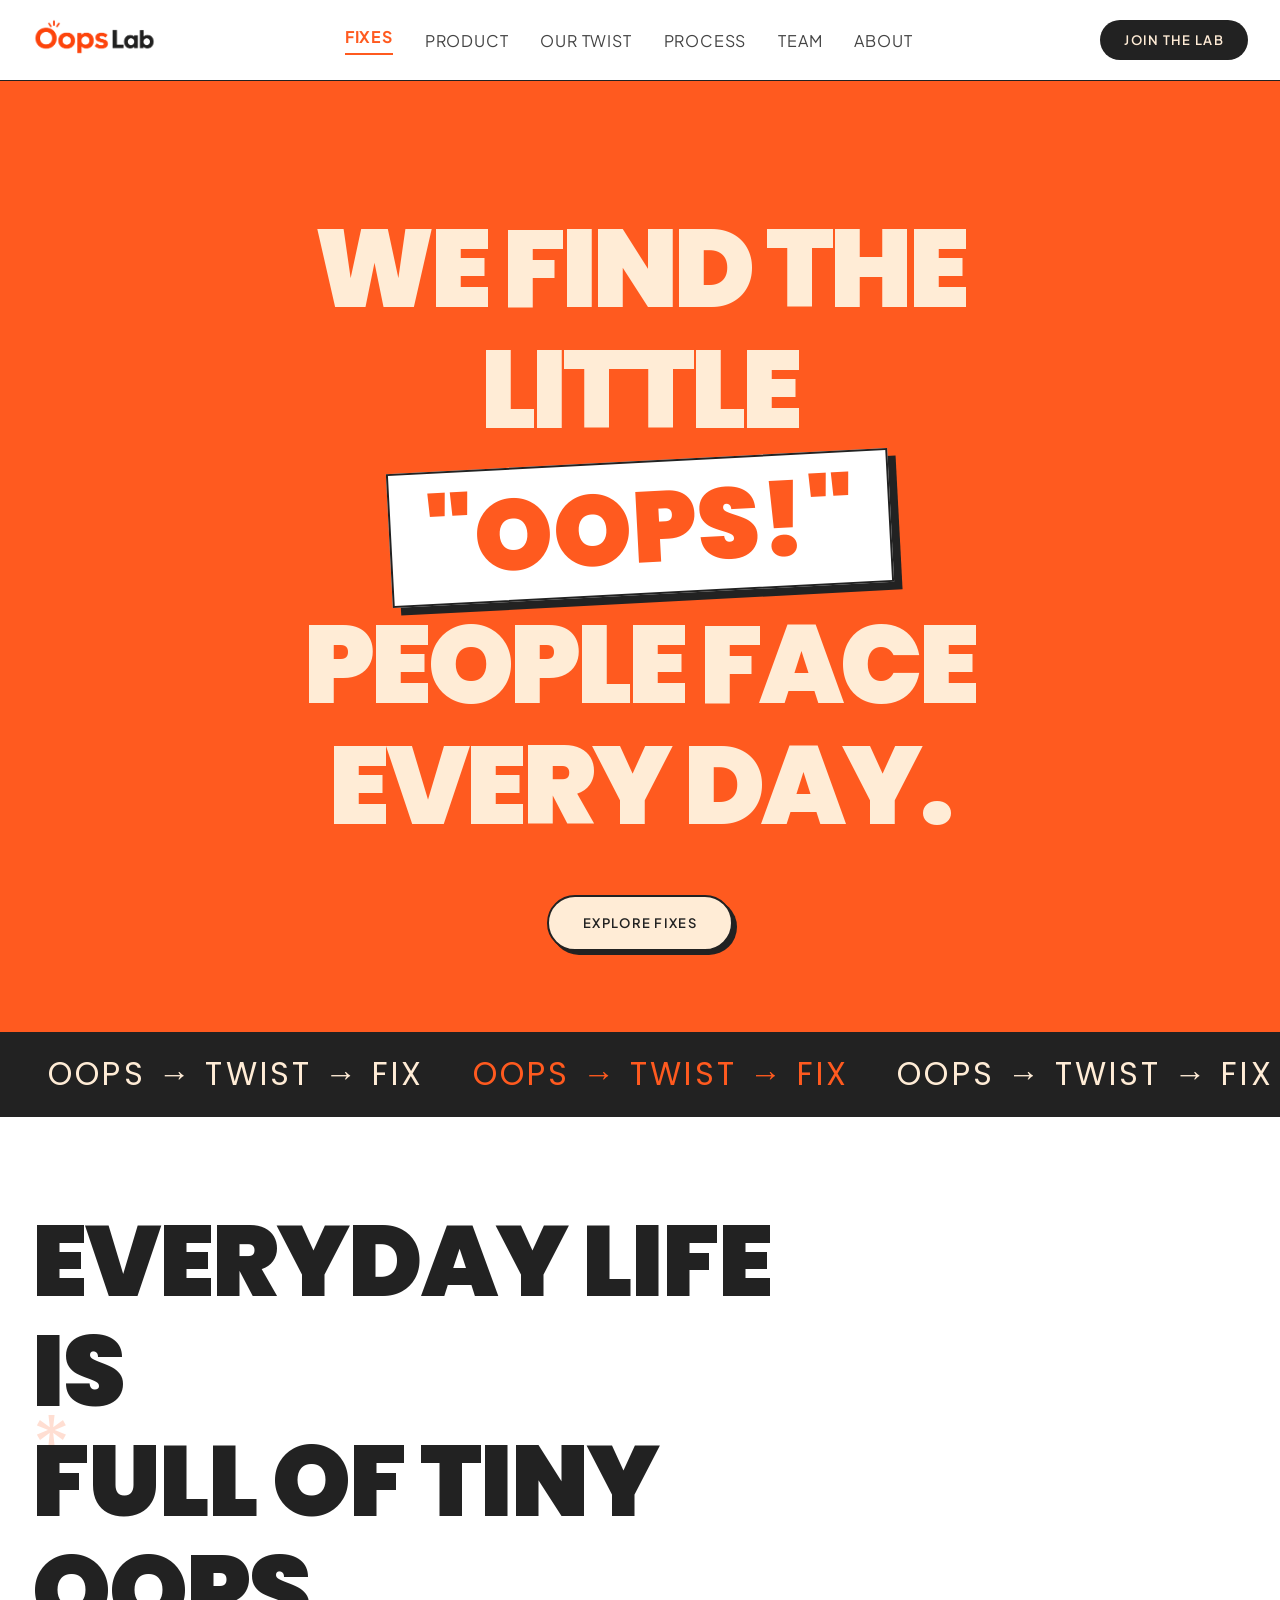
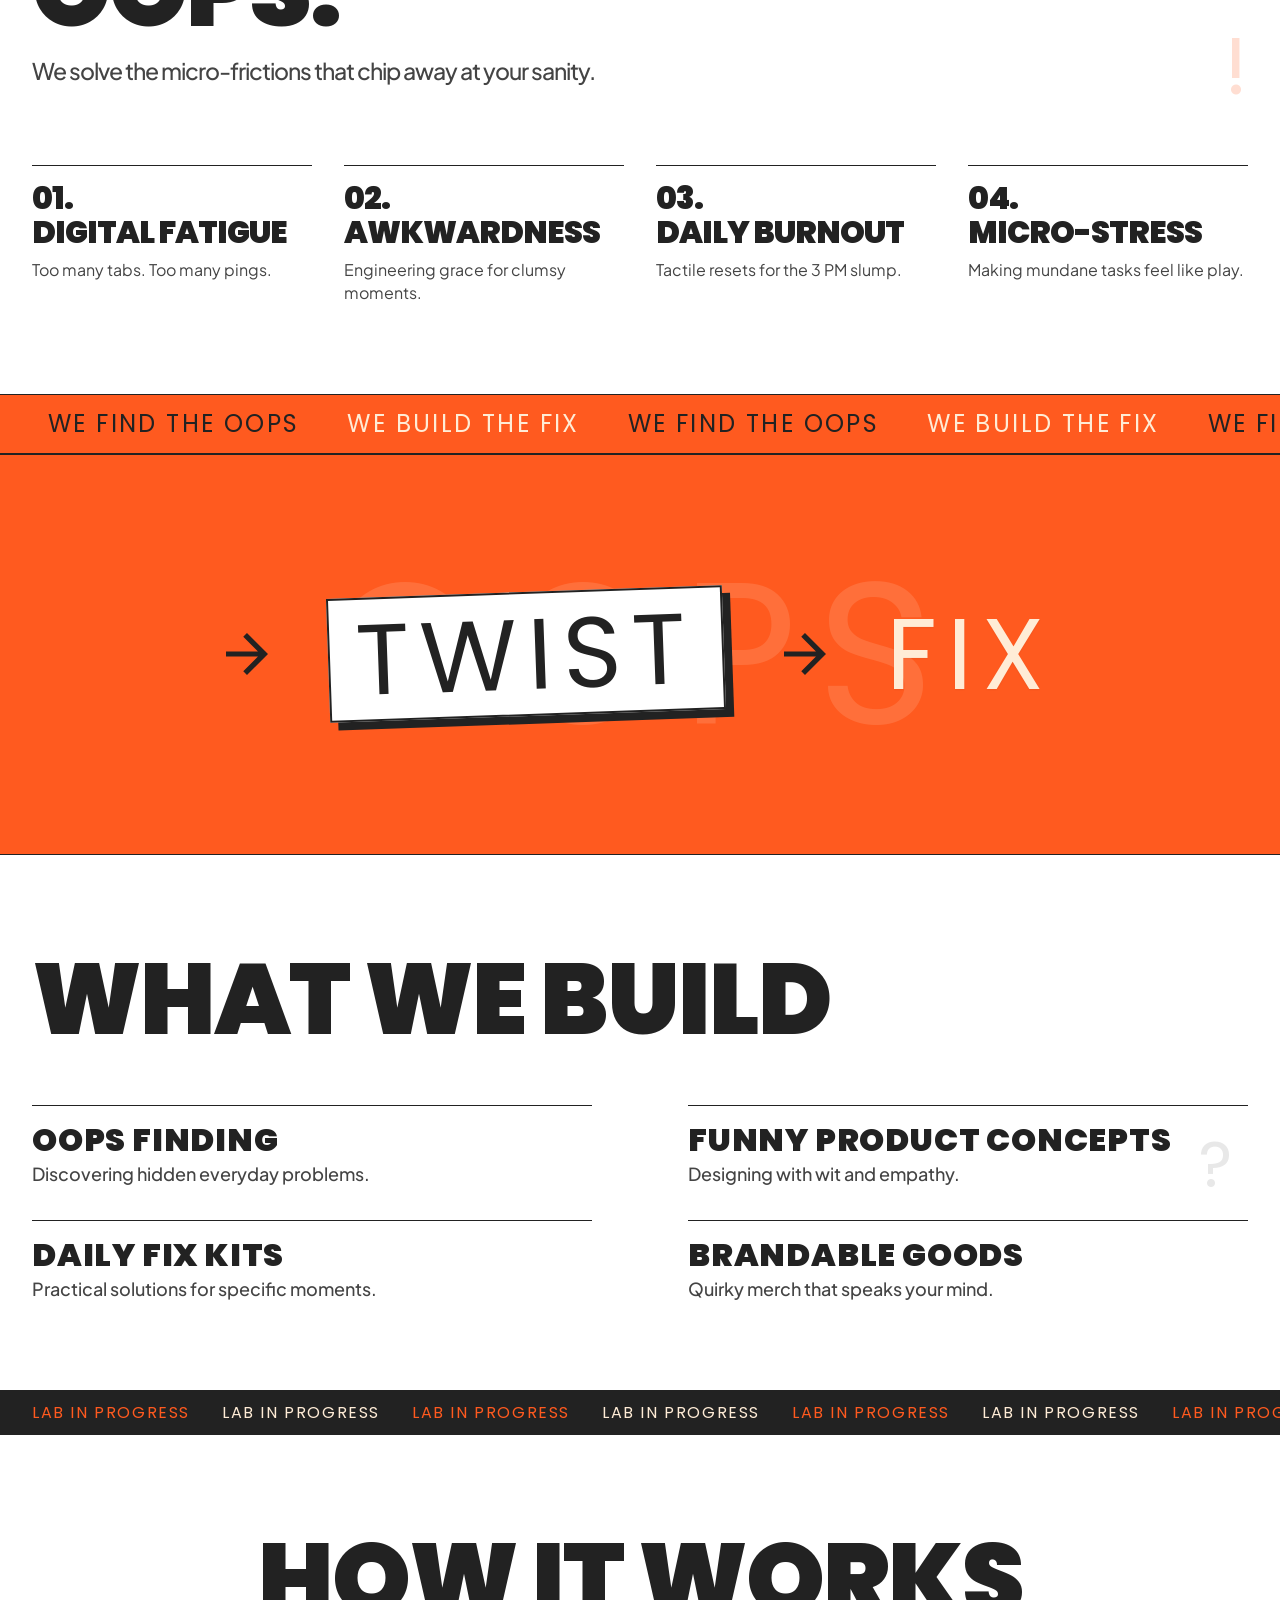
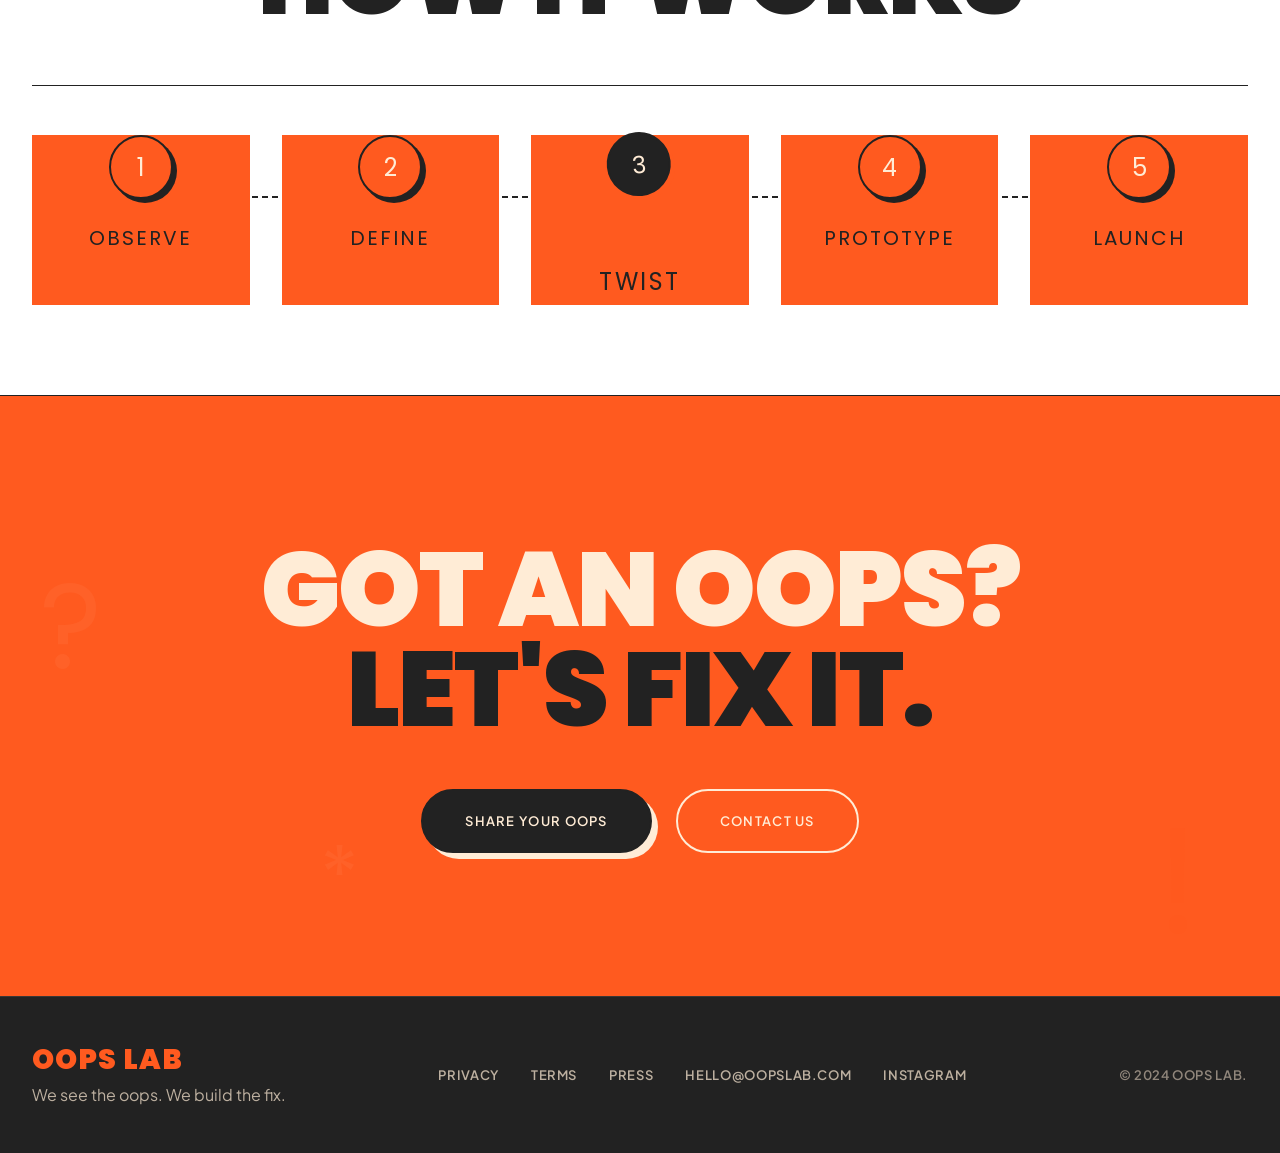
==== index.html @ 0cf2eb2a "product" ====
<!DOCTYPE html>
<html lang="en">
<head>
  <meta charset="UTF-8">
  <meta name="viewport" content="width=device-width, initial-scale=1.0">
  <title>Oops Lab - We find the little oops people face every day.</title>
  <meta name="description" content="We see the oops. We build the fix. Everyday life is full of tiny oops, and we solve the micro-frictions that chip away at your sanity.">
  <link rel="preconnect" href="https://fonts.googleapis.com">
  <link rel="preconnect" href="https://fonts.gstatic.com" crossorigin>
  <link href="https://fonts.googleapis.com/css2?family=Plus+Jakarta+Sans:wght@400;500;600;700&family=Poppins:wght@900&display=swap" rel="stylesheet">
  <link rel="stylesheet" href="style.css">
</head>
<body>
  
  <nav class="navbar">
    <div class="nav-container">
      <a href="#" class="logo">
        <img src="assets/logo.png" alt="Oops Lab Logo">
      </a>
      <div class="nav-links">
        <a href="index.html#fixes" class="active">FIXES</a>
        <a href="product.html">PRODUCT</a>
        <a href="index.html#twist">OUR TWIST</a>
        <a href="index.html#process">PROCESS</a>
        <a href="team.html">TEAM</a>
        <a href="index.html#about">ABOUT</a>
      </div>
      <button class="btn btn-dark">JOIN THE LAB</button>
    </div>
  </nav>

  <section class="hero">
    <div class="container hero-content">
      <h1 class="hero-title">
        <span class="line-1">WE FIND THE</span>
        <span class="line-2">LITTLE</span>
        <div class="oops-box-container">
          <div class="oops-box">"OOPS!"</div>
        </div>
        <span class="line-3">PEOPLE FACE</span>
        <span class="line-4">EVERY DAY.</span>
      </h1>
      <button class="btn btn-outline-dark explore-btn">EXPLORE FIXES</button>
    </div>
  </section>

  <div class="ticker ticker-black">
    <div class="ticker-track">
      <div class="ticker-item"><span class="white">OOPS → TWIST → FIX</span></div>
      <div class="ticker-item"><span class="orange">OOPS → TWIST → FIX</span></div>
      <div class="ticker-item"><span class="light">OOPS → TWIST → FIX</span></div>
      <div class="ticker-item"><span class="white">OOPS → TWIST → FIX</span></div>
      <div class="ticker-item"><span class="orange">OOPS → TWIST → FIX</span></div>
      <div class="ticker-item"><span class="light">OOPS → TWIST → FIX</span></div>
    </div>
  </div>

  <section class="problem-section" id="fixes">
    <div class="bg-mark mark-star">*</div>
    <div class="bg-mark mark-exclamation">!</div>
    <div class="container problem-container">
      <div class="problem-header">
        <h2>EVERYDAY LIFE IS<br>FULL OF TINY OOPS.</h2>
        <p>We solve the micro-frictions that chip away at your sanity.</p>
      </div>
      
      <div class="problem-grid">
        <div class="problem-card">
          <h3>01.<br>DIGITAL FATIGUE</h3>
          <p>Too many tabs. Too many pings.</p>
        </div>
        <div class="problem-card">
          <h3>02.<br>AWKWARDNESS</h3>
          <p>Engineering grace for clumsy<br>moments.</p>
        </div>
        <div class="problem-card">
          <h3>03.<br>DAILY BURNOUT</h3>
          <p>Tactile resets for the 3 PM slump.</p>
        </div>
        <div class="problem-card">
          <h3>04.<br>MICRO-STRESS</h3>
          <p>Making mundane tasks feel like play.</p>
        </div>
      </div>
    </div>
  </section>

  <div class="ticker ticker-orange">
    <div class="ticker-track reverse">
      <div class="ticker-item"><span class="dark">WE FIND THE OOPS</span></div>
      <div class="ticker-item"><span class="light">WE BUILD THE FIX</span></div>
      <div class="ticker-item"><span class="dark">WE FIND THE OOPS</span></div>
      <div class="ticker-item"><span class="light">WE BUILD THE FIX</span></div>
      <div class="ticker-item"><span class="dark">WE FIND THE OOPS</span></div>
      <div class="ticker-item"><span class="light">WE BUILD THE FIX</span></div>
      <div class="ticker-item"><span class="dark">WE FIND THE OOPS</span></div>
      <div class="ticker-item"><span class="light">WE BUILD THE FIX</span></div>
    </div>
  </div>

  <section class="solution-section" id="twist">
    <div class="bg-huge-text">OOPS</div>
    <div class="container solution-container">
      <img src="assets/arrow.svg" alt="Arrow" class="arrow arrow-1">
      <div class="twist-box-container">
        <div class="twist-box">TWIST</div>
      </div>
      <img src="assets/arrow.svg" alt="Arrow" class="arrow arrow-2">
      <div class="fix-text">FIX</div>
    </div>
  </section>

  <section class="features-section" id="features">
    <div class="bg-mark mark-question">?</div>
    <div class="container features-container">
      <h2>WHAT WE BUILD</h2>
      <div class="features-grid">
        <div class="feature-card">
          <h4>OOPS FINDING</h4>
          <p>Discovering hidden everyday problems.</p>
        </div>
        <div class="feature-card">
          <h4>FUNNY PRODUCT CONCEPTS</h4>
          <p>Designing with wit and empathy.</p>
        </div>
        <div class="feature-card">
          <h4>DAILY FIX KITS</h4>
          <p>Practical solutions for specific moments.</p>
        </div>
        <div class="feature-card">
          <h4>BRANDABLE GOODS</h4>
          <p>Quirky merch that speaks your mind.</p>
        </div>
      </div>
    </div>
  </section>

  <div class="ticker ticker-small-black">
    <div class="ticker-track fast">
      <div class="ticker-item"><span class="orange">LAB IN PROGRESS</span></div>
      <div class="ticker-item"><span class="light">LAB IN PROGRESS</span></div>
      <div class="ticker-item"><span class="orange">LAB IN PROGRESS</span></div>
      <div class="ticker-item"><span class="light">LAB IN PROGRESS</span></div>
      <div class="ticker-item"><span class="orange">LAB IN PROGRESS</span></div>
      <div class="ticker-item"><span class="light">LAB IN PROGRESS</span></div>
      <div class="ticker-item"><span class="orange">LAB IN PROGRESS</span></div>
      <div class="ticker-item"><span class="light">LAB IN PROGRESS</span></div>
      <div class="ticker-item"><span class="orange">LAB IN PROGRESS</span></div>
      <div class="ticker-item"><span class="light">LAB IN PROGRESS</span></div>
      <div class="ticker-item"><span class="orange">LAB IN PROGRESS</span></div>
      <div class="ticker-item"><span class="light">LAB IN PROGRESS</span></div>
    </div>
  </div>

  <section class="how-it-works-section" id="process">
    <div class="container">
      <h2 class="text-center">HOW IT WORKS</h2>
      <div class="steps-container">
        <div class="steps-line"></div>
        <div class="step-card">
          <div class="step-circle">1</div>
          <div class="step-title">OBSERVE</div>
        </div>
        <div class="step-card">
          <div class="step-circle">2</div>
          <div class="step-title">DEFINE</div>
        </div>
        <div class="step-card">
          <div class="step-circle-offset">
            <div class="step-circle-dark">3</div>
          </div>
          <div class="step-title-offset">TWIST</div>
        </div>
        <div class="step-card">
          <div class="step-circle">4</div>
          <div class="step-title">PROTOTYPE</div>
        </div>
        <div class="step-card">
          <div class="step-circle">5</div>
          <div class="step-title">LAUNCH</div>
        </div>
      </div>
    </div>
  </section>

  <section class="cta-section" id="about">
    <div class="bg-mark mark-question-light">?</div>
    <div class="bg-mark mark-exclamation-light">!</div>
    <div class="bg-mark mark-star-light">*</div>
    
    <div class="container cta-container">
      <h2 class="cta-title">
        <span class="light-text">GOT AN OOPS?</span><br>
        <span class="dark-text">LET'S FIX IT.</span>
      </h2>
      <div class="cta-buttons">
        <button class="btn btn-dark-offset">SHARE YOUR OOPS</button>
        <button class="btn btn-outline-light">CONTACT US</button>
      </div>
    </div>
  </section>

  <footer class="footer">
    <div class="container footer-container">
      <div class="footer-brand">
        <h2>OOPS LAB</h2>
        <p>We see the oops. We build the fix.</p>
      </div>
      <div class="footer-links">
        <a href="#">PRIVACY</a>
        <a href="#">TERMS</a>
        <a href="#">PRESS</a>
        <a href="#">HELLO@OOPSLAB.COM</a>
        <a href="#">INSTAGRAM</a>
      </div>
      <div class="footer-copyright">
        © 2024 OOPS LAB.
      </div>
    </div>
  </footer>

  <script src="script.js"></script>
</body>
</html>
---- style.css ----
:root {
  --primary: #ff5a1f;
  --bg-light: #ffecd6;
  --bg-dark: #222222;
  --text-dark: #222222;
  --text-gray: #444444;
  --white: #ffffff;
  
  --font-heading: 'Poppins', sans-serif;
  --font-body: 'Plus Jakarta Sans', sans-serif;
}

* {
  margin: 0;
  padding: 0;
  box-sizing: border-box;
}

html {
  scroll-behavior: smooth;
}

body {
  font-family: var(--font-body);
  color: var(--text-dark);
  background-color: var(--white);
  overflow-x: hidden;
  -webkit-font-smoothing: antialiased;
}

/* Typography Utility */
h1, h2, h3, h4, h5, h6 {
  font-family: var(--font-heading);
  text-transform: uppercase;
  font-weight: 900;
  line-height: 1.1;
}

.container {
  max-width: 1440px;
  margin: 0 auto;
  padding: 0 32px;
  width: 100%;
}

/* Navbar */
.navbar {
  background: var(--white);
  border-bottom: 1px solid var(--bg-dark);
  position: sticky;
  top: 0;
  z-index: 100;
}

.nav-container {
  max-width: 1440px;
  margin: 0 auto;
  padding: 0 32px;
  height: 80px;
  display: flex;
  align-items: center;
  justify-content: space-between;
}

.logo img {
  height: 40px;
  object-fit: cover;
}

.nav-links {
  display: flex;
  align-items: center;
  gap: 32px;
}

.nav-links a {
  text-decoration: none;
  color: var(--text-gray);
  font-weight: 400;
  font-size: 16px;
  letter-spacing: 0.8px;
  transition: color 0.2s ease;
}

.nav-links a:hover {
  color: var(--primary);
}

.nav-links a.active {
  color: var(--primary);
  font-weight: 700;
  border-bottom: 2px solid var(--primary);
  padding-bottom: 6px;
}

/* Buttons */
.btn {
  font-family: var(--font-body);
  font-weight: 600;
  font-size: 13px;
  letter-spacing: 1.3px;
  text-transform: uppercase;
  padding: 12px 24px;
  border-radius: 9999px;
  cursor: pointer;
  border: none;
  transition: transform 0.2s ease, box-shadow 0.2s ease;
}

.btn:hover {
  transform: translateY(-2px);
}

.btn-dark {
  background-color: var(--bg-dark);
  color: var(--bg-light);
}

.btn-outline-dark {
  background-color: var(--bg-light);
  color: var(--bg-dark);
  border: 2px solid var(--bg-dark);
  box-shadow: 4px 4px 0px var(--bg-dark);
  padding: 18px 34px;
}

.btn-outline-dark:hover {
  box-shadow: 6px 6px 0px var(--bg-dark);
  transform: translate(-2px, -2px);
}

.btn-dark-offset {
  background-color: var(--bg-dark);
  color: var(--bg-light);
  border: 2px solid var(--bg-dark);
  box-shadow: 6px 6px 0px var(--bg-light);
  padding: 22px 42px;
}

.btn-dark-offset:hover {
  box-shadow: 8px 8px 0px var(--bg-light);
  transform: translate(-2px, -2px);
}

.btn-outline-light {
  background-color: transparent;
  color: var(--bg-light);
  border: 2px solid var(--bg-light);
  padding: 22px 42px;
}

.btn-outline-light:hover {
  background-color: rgba(255,236,214,0.1);
}

/* Hero Section */
.hero {
  background-color: var(--primary);
  border-bottom: 1px solid var(--bg-dark);
  min-height: 820px;
  display: flex;
  flex-direction: column;
  justify-content: center;
  align-items: center;
  padding: 128px 32px 81px;
  text-align: center;
  overflow: hidden;
}

.hero-content {
  display: flex;
  flex-direction: column;
  align-items: center;
  max-width: 1024px;
}

.hero-title {
  color: var(--bg-light);
  font-size: 110px;
  letter-spacing: -4px;
  display: flex;
  flex-direction: column;
  align-items: center;
  margin-bottom: 48px;
}

.oops-box-container {
  display: flex;
  justify-content: center;
  align-items: center;
  margin: 10px 0;
  transform: rotate(-3deg);
  transition: transform 0.3s cubic-bezier(0.175, 0.885, 0.32, 1.275);
}

.oops-box-container:hover {
  transform: rotate(2deg) scale(1.05);
}

.oops-box {
  background-color: var(--white);
  border: 2px solid var(--bg-dark);
  box-shadow: 8px 8px 0px var(--bg-dark);
  color: var(--primary);
  font-size: 100px;
  padding: 10px 34px;
  line-height: 1.1;
  letter-spacing: 0;
}

/* Tickers */
.ticker {
  overflow: hidden;
  white-space: nowrap;
  display: flex;
  align-items: center;
  border-bottom: 2px solid var(--bg-dark);
}

.ticker-black {
  background-color: var(--bg-dark);
  height: 84px;
  padding: 16px 0;
}

.ticker-orange {
  background-color: var(--primary);
  height: 60px;
  padding: 12px 0;
}

.ticker-small-black {
  background-color: var(--bg-dark);
  height: 44px;
  padding: 8px 0;
}

.ticker-track {
  display: flex;
  animation: ticker 20s linear infinite;
  gap: 48px;
  padding-left: 48px;
}

.ticker-track.reverse {
  animation-direction: reverse;
  animation-duration: 25s;
}

.ticker-track.fast {
  animation-duration: 10s;
  gap: 32px;
  padding-left: 32px;
}

@keyframes ticker {
  0% { transform: translateX(0); }
  100% { transform: translateX(-50%); }
}

.ticker-item span {
  font-family: var(--font-heading);
  text-transform: uppercase;
}

.ticker-black .ticker-item span {
  font-size: 32px;
  letter-spacing: 3.2px;
}

.ticker-orange .ticker-item span {
  font-size: 24px;
  letter-spacing: 2.4px;
}

.ticker-small-black .ticker-item span {
  font-size: 16px;
  letter-spacing: 1.6px;
}

.ticker-item span.white { color: var(--bg-light); }
.ticker-item span.orange { color: var(--primary); }
.ticker-item span.light { color: var(--bg-light); }
.ticker-item span.dark { color: var(--bg-dark); }

/* Problem Section */
.problem-section {
  background-color: var(--white);
  border-bottom: 1px solid var(--bg-dark);
  padding: 89px 0 90px;
  position: relative;
  overflow: hidden;
}

.bg-mark {
  position: absolute;
  font-family: var(--font-heading);
  font-size: 80px;
  color: rgba(255, 90, 31, 0.2);
  line-height: 1;
  pointer-events: none;
}

.mark-star {
  left: 32px;
  top: 33%;
}

.mark-exclamation {
  right: 32px;
  top: 58%;
}

.problem-container {
  display: flex;
  flex-direction: column;
  gap: 80px;
}

.problem-header {
  max-width: 768px;
}

.problem-header h2 {
  font-size: 100px;
  letter-spacing: -2px;
  color: var(--text-dark);
  margin-bottom: 10px;
}

.problem-header p {
  font-size: 23px;
  font-weight: 500;
  color: var(--text-gray);
  letter-spacing: -1px;
}

.problem-grid {
  display: grid;
  grid-template-columns: repeat(4, 1fr);
  gap: 32px;
}

.problem-card {
  border-top: 1px solid var(--bg-dark);
  padding-top: 15px;
  display: flex;
  flex-direction: column;
  gap: 10px;
  transition: transform 0.3s ease;
}

.problem-card:hover {
  transform: translateY(-5px);
}

.problem-card h3 {
  font-size: 31px;
  letter-spacing: -1px;
  color: var(--text-dark);
}

.problem-card p {
  font-size: 16px;
  color: var(--text-gray);
  line-height: 1.4;
}

/* Solution Section */
.solution-section {
  background-color: var(--primary);
  border-bottom: 1px solid var(--bg-dark);
  padding: 128px 32px 129px;
  position: relative;
  overflow: hidden;
  min-height: 400px;
  display: flex;
  align-items: center;
  justify-content: center;
}

.bg-huge-text {
  position: absolute;
  top: 50%;
  left: 50%;
  transform: translate(-50%, -50%);
  font-family: var(--font-heading);
  font-size: 200px; /* Scaled up for background effect */
  color: rgba(255, 236, 214, 0.15); /* Slightly visible text */
  letter-spacing: 20px;
  pointer-events: none;
  z-index: 0;
}

.solution-container {
  position: relative;
  z-index: 1;
  display: flex;
  align-items: center;
  justify-content: center;
  gap: 60px;
}

.arrow {
  width: 42px;
  height: 42px;
}

.twist-box-container {
  transform: rotate(-2deg);
  transition: transform 0.3s cubic-bezier(0.175, 0.885, 0.32, 1.275);
}

.twist-box-container:hover {
  transform: rotate(5deg) scale(1.1);
}

.twist-box {
  background-color: var(--white);
  border: 2px solid var(--bg-dark);
  box-shadow: 8px 8px 0px var(--bg-dark);
  padding: 10px 26px;
  font-family: var(--font-heading);
  font-size: 100px;
  color: var(--bg-dark);
  letter-spacing: 10px;
  line-height: 1;
}

.fix-text {
  font-family: var(--font-heading);
  font-size: 100px;
  color: var(--bg-light);
  letter-spacing: 10px;
  line-height: 1;
  text-shadow: 0px 1px 2px rgba(0,0,0,0.05);
}

/* Features Section */
.features-section {
  background-color: var(--white);
  border-bottom: 1px solid var(--bg-dark);
  padding: 89px 0 90px;
  position: relative;
}

.mark-question {
  position: absolute;
  right: 48px;
  top: 52%;
  font-size: 64px;
  color: rgba(34,34,34,0.1);
}

.features-container {
  display: flex;
  flex-direction: column;
  gap: 51px;
}

.features-container h2 {
  font-size: 100px;
  letter-spacing: -2px;
}

.features-grid {
  display: grid;
  grid-template-columns: 1fr 1fr;
  row-gap: 35px;
  column-gap: 96px;
}

.feature-card {
  border-top: 1px solid var(--bg-dark);
  padding-top: 16px;
}

.feature-card h4 {
  font-size: 32px;
  letter-spacing: 0.8px;
  margin-bottom: 5px;
}

.feature-card p {
  font-size: 18px;
  color: var(--text-gray);
  font-weight: 500;
}

/* How It Works Section */
.how-it-works-section {
  background-color: var(--white);
  border-bottom: 1px solid var(--bg-dark);
  padding: 89px 0 90px;
}

.text-center {
  text-align: center;
  font-size: 100px;
  letter-spacing: -2px;
  margin-bottom: 51px;
}

.steps-container {
  display: grid;
  grid-template-columns: repeat(5, 1fr);
  gap: 32px;
  position: relative;
  border-top: 1px solid var(--bg-dark);
  padding-top: 49px;
}

.steps-line {
  position: absolute;
  top: 110px;
  left: 0;
  right: 0;
  height: 2px;
  border-top: 2px dashed var(--bg-dark);
  z-index: 0;
}

.step-card {
  display: flex;
  flex-direction: column;
  align-items: center;
  background-color: var(--primary);
  padding-bottom: 6px;
  z-index: 1;
  transition: transform 0.3s ease;
}

.step-card:hover {
  transform: translateY(-10px);
}

.step-circle, .step-circle-dark {
  width: 64px;
  height: 64px;
  border-radius: 50%;
  border: 2px solid var(--bg-dark);
  display: flex;
  align-items: center;
  justify-content: center;
  font-family: var(--font-heading);
  font-size: 24px;
  color: var(--bg-light);
  margin-bottom: 24px;
  background-color: var(--primary);
  box-shadow: 4px 4px 0px var(--bg-dark);
}

.step-circle-offset {
  transform: rotate(-6deg);
  margin-bottom: 24px;
  margin-top: -3px;
}

.step-circle-dark {
  background-color: var(--bg-dark);
  box-shadow: 4px 4px 0px var(--primary);
}

.step-title, .step-title-offset {
  font-family: var(--font-heading);
  font-size: 20px;
  letter-spacing: 2px;
  color: var(--bg-dark);
}

.step-title-offset {
  font-size: 24px;
  letter-spacing: 2.4px;
  margin-top: 20px;
}

/* CTA Section */
.cta-section {
  background-color: var(--primary);
  padding: 128px 32px;
  position: relative;
  overflow: hidden;
  min-height: 600px;
  display: flex;
  align-items: center;
}

.mark-question-light {
  font-size: 120px;
  color: rgba(255,236,214,0.05);
  left: 40px;
  top: 170px;
}

.mark-exclamation-light {
  font-size: 150px;
  color: rgba(255,90,31,0.1);
  right: 80px;
  bottom: 40px;
  top: auto;
}

.mark-star-light {
  color: rgba(255,236,214,0.05);
  left: 25%;
  bottom: 80px;
  top: auto;
}

.cta-container {
  display: flex;
  flex-direction: column;
  align-items: center;
  gap: 49px;
  z-index: 1;
}

.cta-title {
  text-align: center;
  line-height: 0.95;
}

.cta-title .light-text {
  font-size: 105px;
  color: var(--bg-light);
  letter-spacing: -2px;
}

.cta-title .dark-text {
  font-size: 105px;
  color: var(--bg-dark);
  letter-spacing: -2px;
}

.cta-buttons {
  display: flex;
  gap: 24px;
  align-items: center;
}

/* Footer */
.footer {
  background-color: var(--bg-dark);
  border-top: 1px solid rgba(255,236,214,0.1);
  padding: 48px 0;
}

.footer-container {
  display: flex;
  justify-content: space-between;
  align-items: center;
}

.footer-brand h2 {
  color: var(--primary);
  font-size: 28px;
  letter-spacing: 1.4px;
  margin-bottom: 8px;
}

.footer-brand p {
  color: rgba(255,236,214,0.7);
  font-size: 16px;
}

.footer-links {
  display: flex;
  gap: 32px;
}

.footer-links a {
  color: rgba(255,236,214,0.7);
  text-decoration: none;
  font-size: 13px;
  font-weight: 600;
  letter-spacing: 0.65px;
  transition: color 0.2s ease;
}

.footer-links a:hover {
  color: var(--primary);
}

.footer-copyright {
  color: rgba(255,236,214,0.5);
  font-size: 13px;
  font-weight: 600;
  letter-spacing: 0.65px;
}

/* Responsive Design */
@media (max-width: 1024px) {
  .hero-title { font-size: 80px; }
  .oops-box { font-size: 70px; }
  .problem-header h2 { font-size: 70px; }
  .problem-grid { grid-template-columns: 1fr 1fr; }
  .features-grid { column-gap: 40px; }
  .text-center { font-size: 70px; }
  .cta-title .light-text, .cta-title .dark-text { font-size: 70px; }
  .bg-huge-text { font-size: 120px; }
  .twist-box { font-size: 60px; }
  .fix-text { font-size: 60px; }
  .steps-container { grid-template-columns: repeat(3, 1fr); row-gap: 40px;}
  .step-card:nth-child(n+4) { grid-column: span 1; }
}

@media (max-width: 768px) {
  .nav-links { display: none; }
  .hero-title { font-size: 50px; }
  .oops-box { font-size: 40px; }
  .problem-grid { grid-template-columns: 1fr; }
  .features-grid { grid-template-columns: 1fr; }
  .problem-header h2 { font-size: 50px; }
  .features-container h2 { font-size: 50px; }
  .text-center { font-size: 50px; }
  .cta-title .light-text, .cta-title .dark-text { font-size: 50px; }
  .footer-container { flex-direction: column; gap: 30px; text-align: center; }
  .cta-buttons { flex-direction: column; }
  .solution-container { flex-direction: column; gap: 30px; }
  .arrow { transform: rotate(90deg); }
  .bg-huge-text { font-size: 80px; }
  .steps-container { grid-template-columns: 1fr; border-top: none; }
  .steps-line { display: none; }
  .step-card { border-top: 1px solid var(--bg-dark); padding-top: 20px; }
}
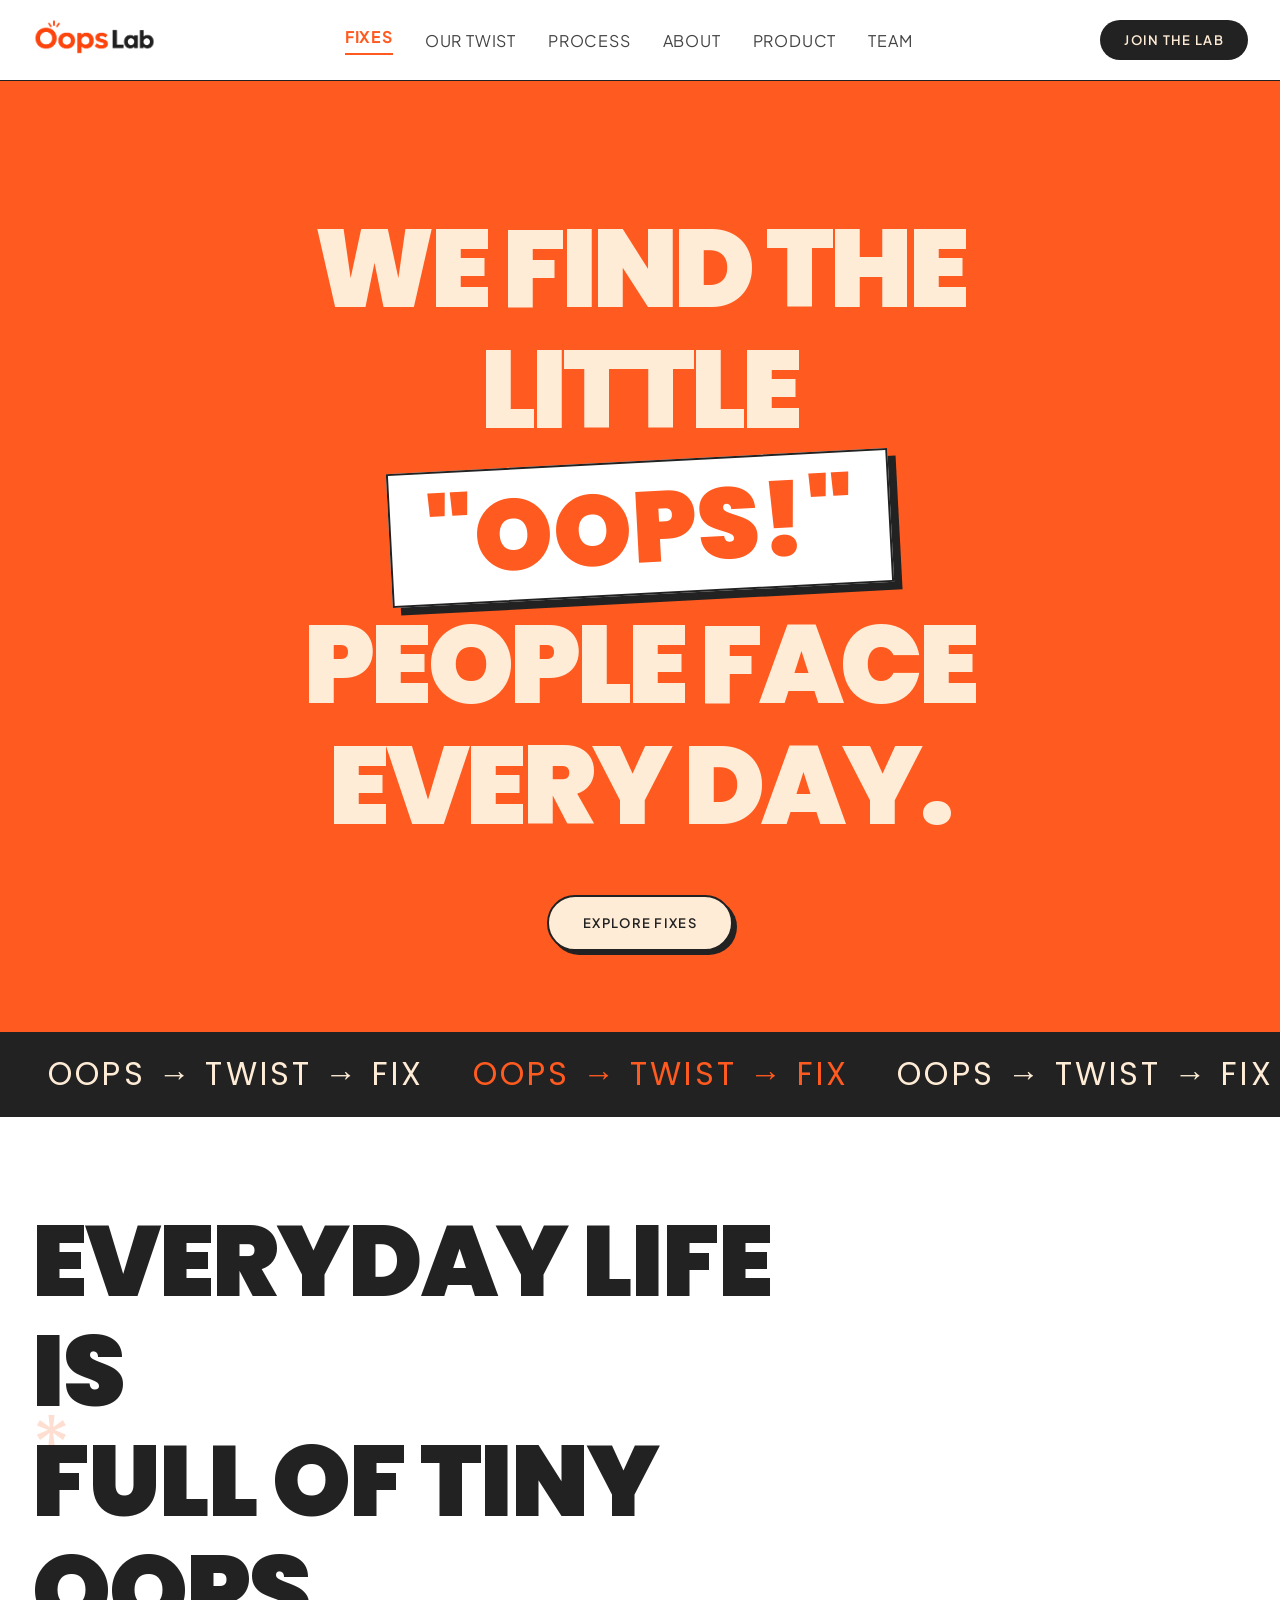
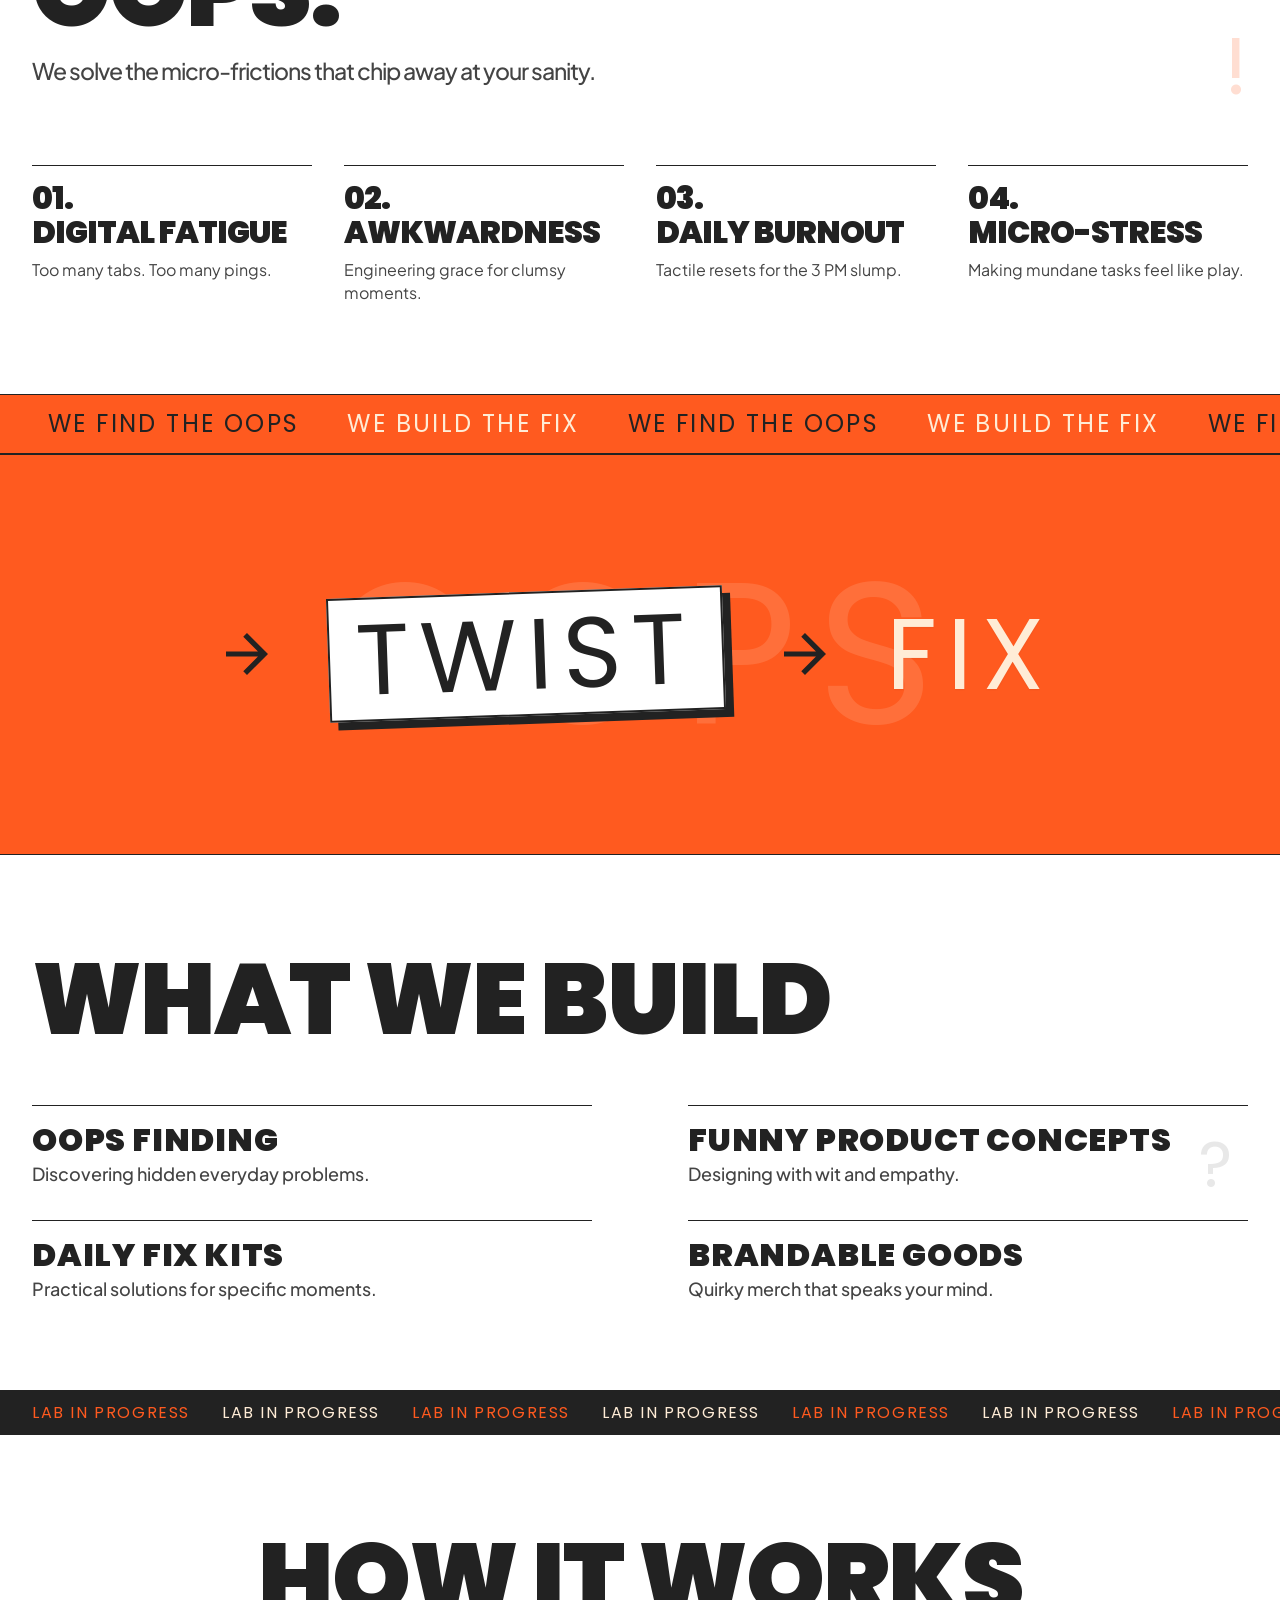
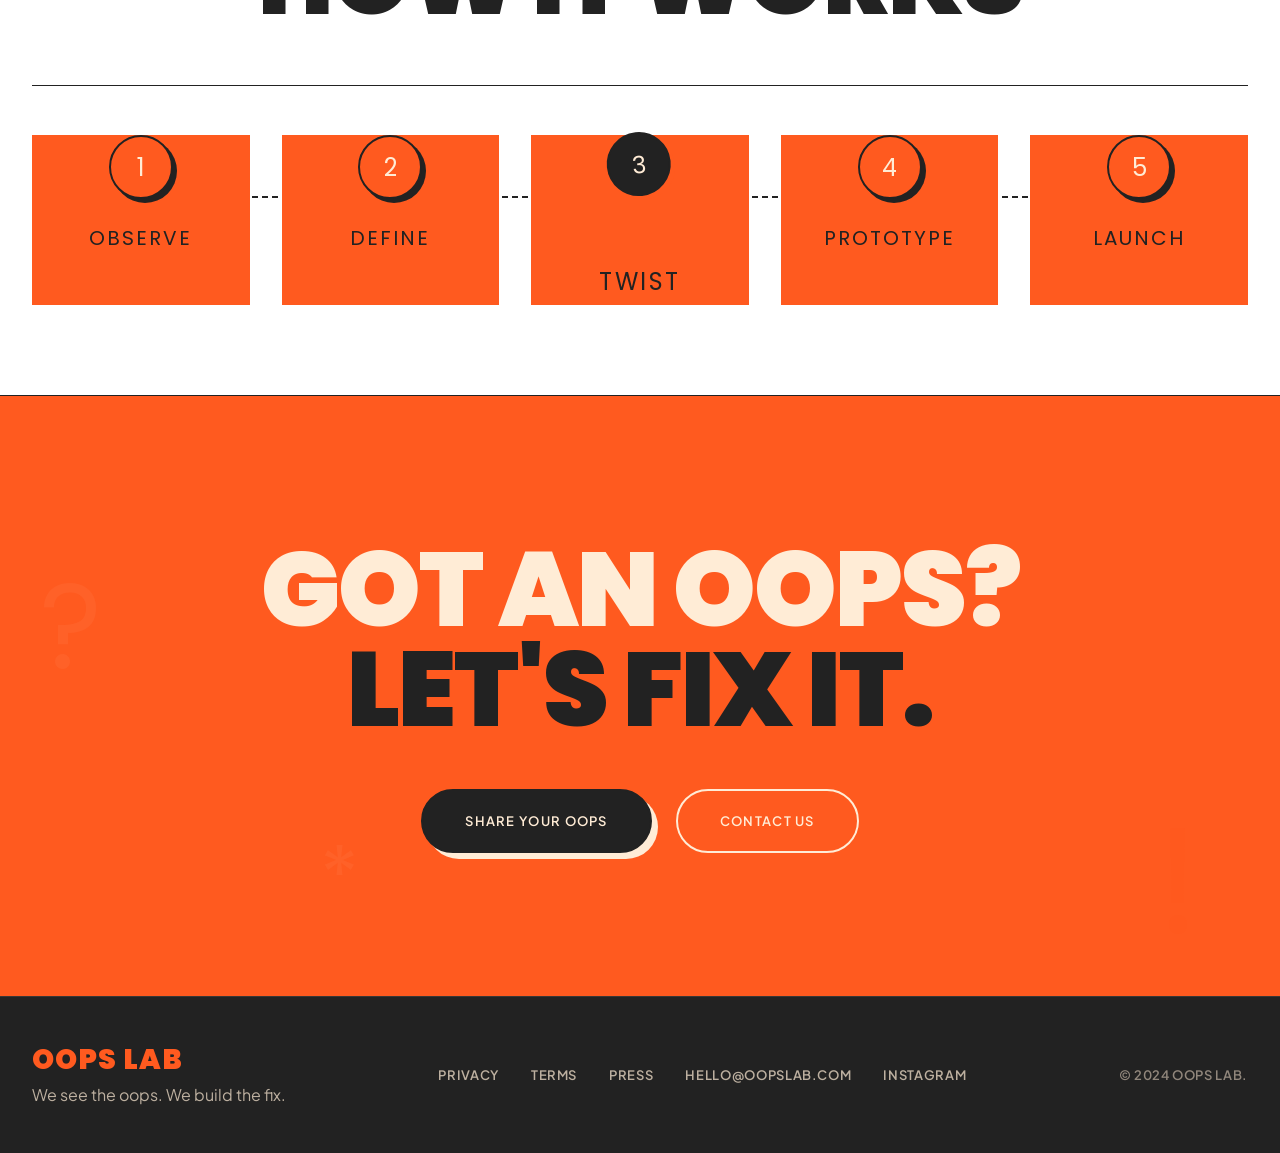
==== commit 3ed100b6: "menubar" ====
--- a/index.html
+++ b/index.html
@@ -19,11 +19,11 @@
       </a>
       <div class="nav-links">
         <a href="index.html#fixes" class="active">FIXES</a>
-        <a href="product.html">PRODUCT</a>
         <a href="index.html#twist">OUR TWIST</a>
         <a href="index.html#process">PROCESS</a>
+        <a href="index.html#about">ABOUT</a>
+        <a href="product.html">PRODUCT</a>
         <a href="team.html">TEAM</a>
-        <a href="index.html#about">ABOUT</a>
       </div>
       <button class="btn btn-dark">JOIN THE LAB</button>
     </div>
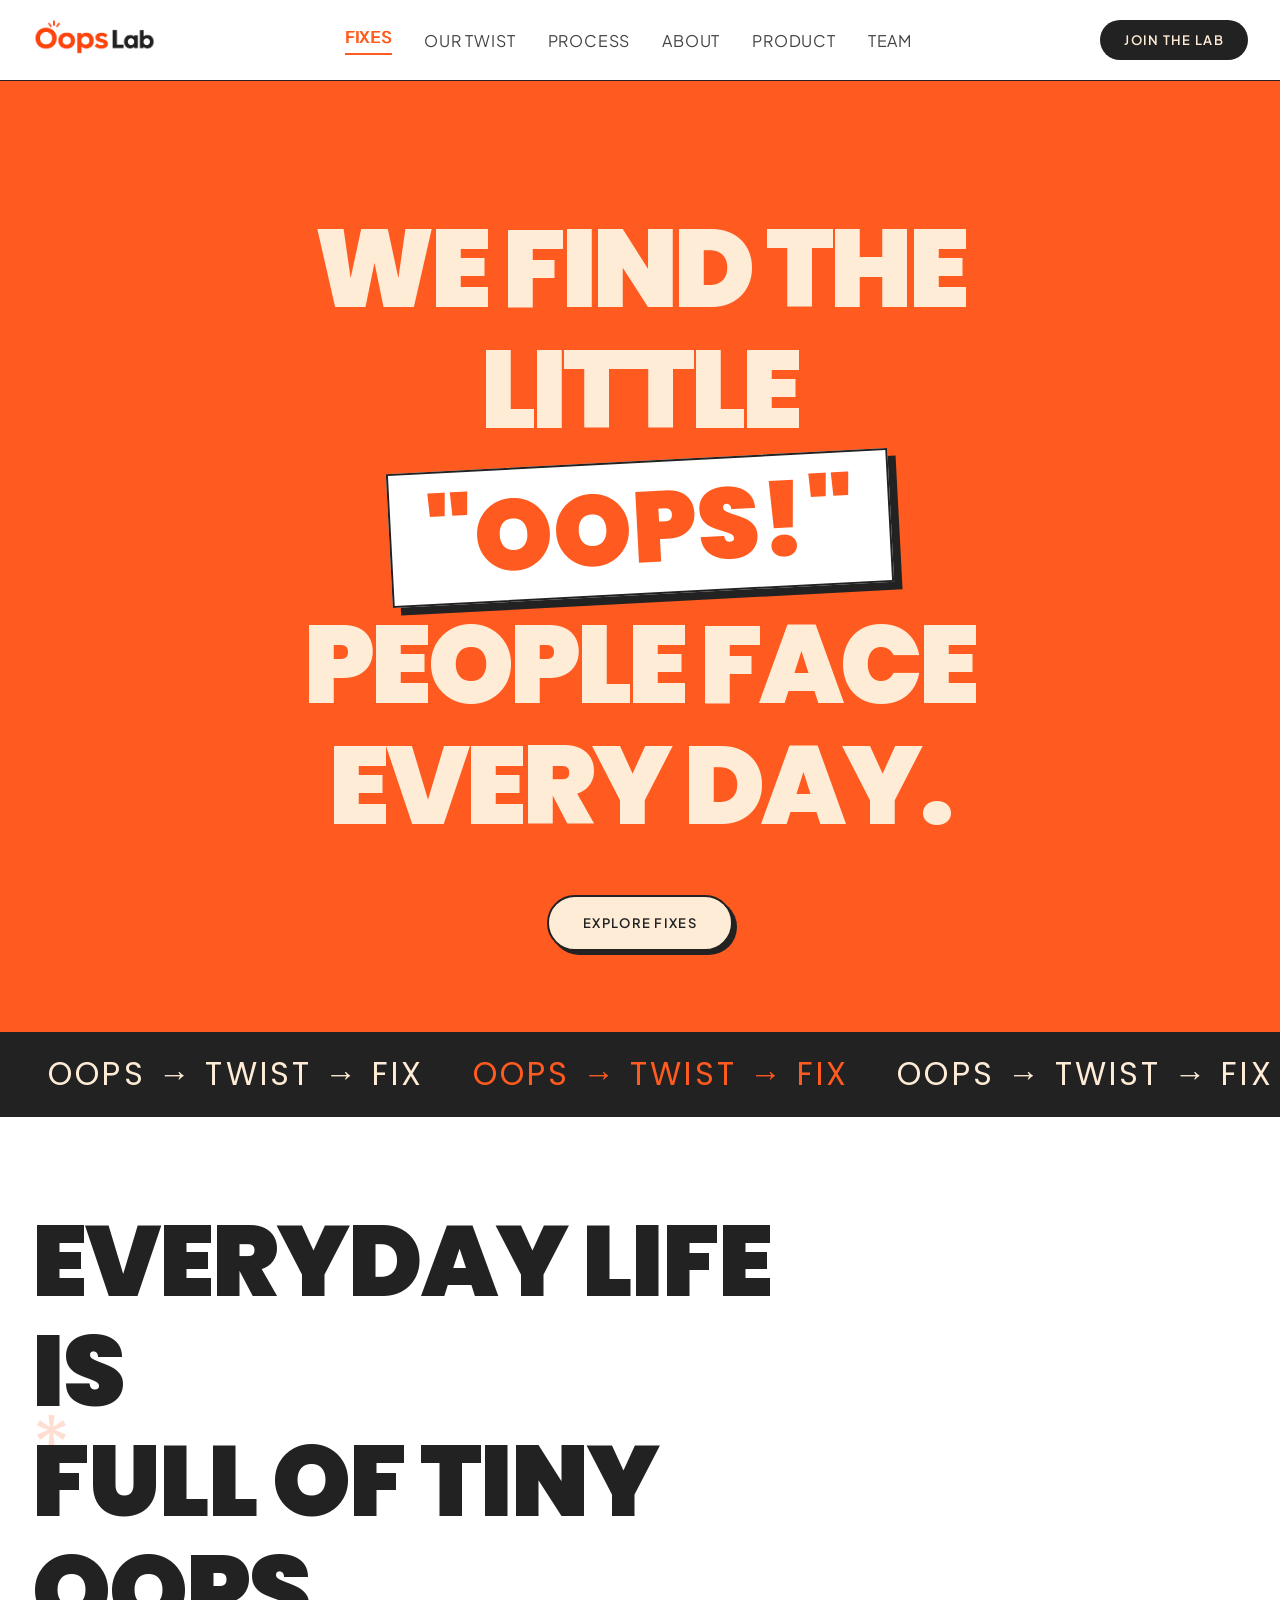
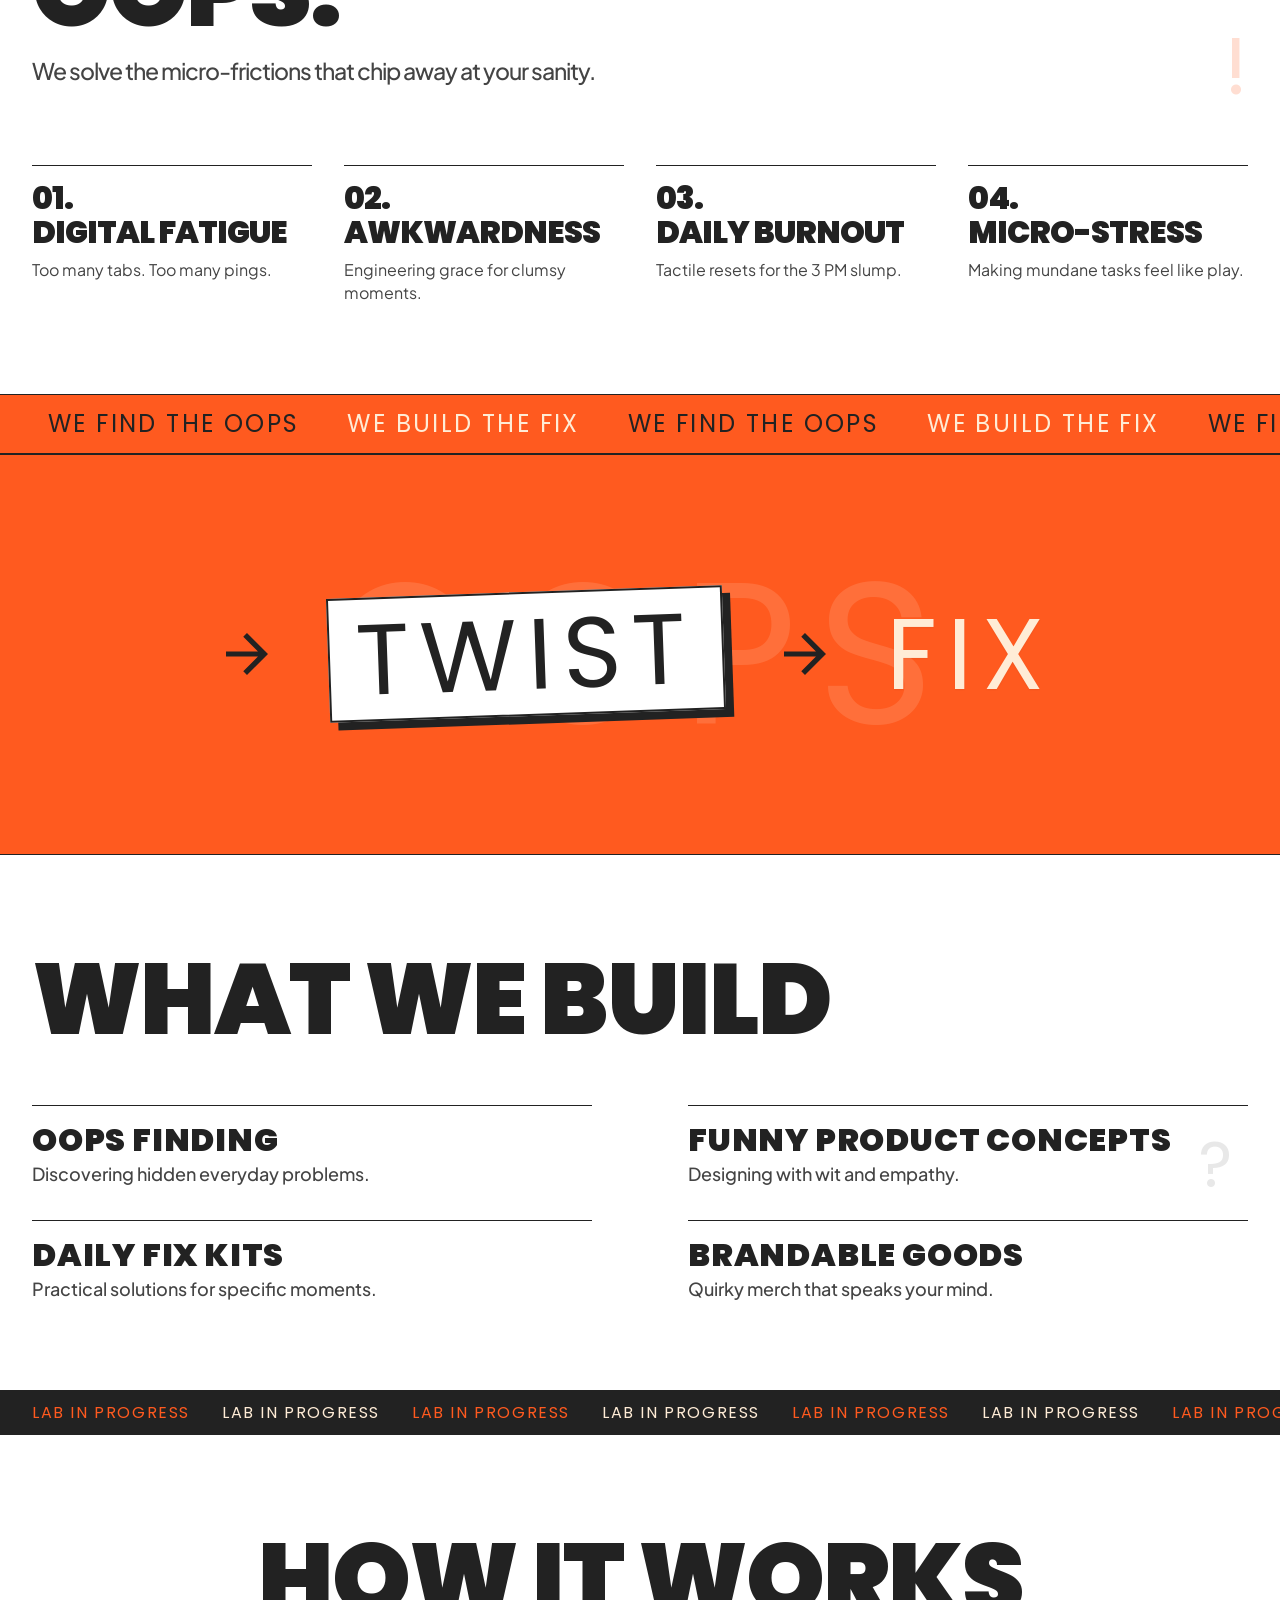
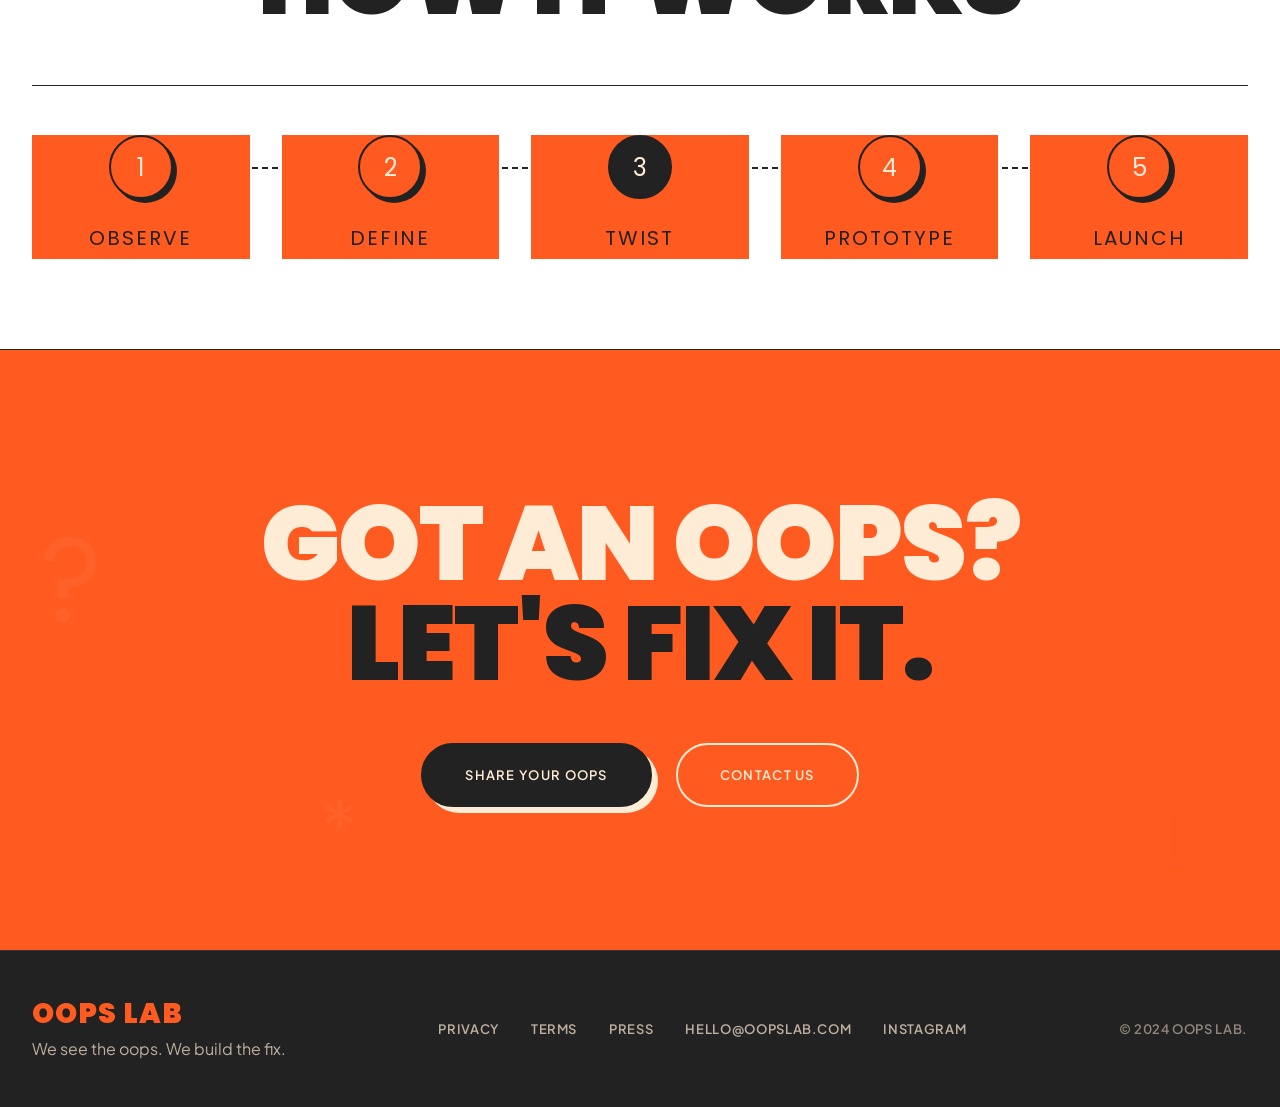
==== commit 4c36acbd: "twist" ====
--- a/index.html
+++ b/index.html
@@ -166,10 +166,8 @@
           <div class="step-title">DEFINE</div>
         </div>
         <div class="step-card">
-          <div class="step-circle-offset">
-            <div class="step-circle-dark">3</div>
-          </div>
-          <div class="step-title-offset">TWIST</div>
+          <div class="step-circle step-circle-dark">3</div>
+          <div class="step-title">TWIST</div>
         </div>
         <div class="step-card">
           <div class="step-circle">4</div>
--- a/style.css
+++ b/style.css
@@ -88,7 +88,7 @@
 
 .nav-links a.active {
   color: var(--primary);
-  font-weight: 700;
+  text-shadow: 0.5px 0 0 var(--primary), -0.5px 0 0 var(--primary); /* prevents layout shift from bolding */
   border-bottom: 2px solid var(--primary);
   padding-bottom: 6px;
 }
@@ -512,7 +512,7 @@
 
 .steps-line {
   position: absolute;
-  top: 110px;
+  top: 81px;
   left: 0;
   right: 0;
   height: 2px;
@@ -550,28 +550,16 @@
   box-shadow: 4px 4px 0px var(--bg-dark);
 }
 
-.step-circle-offset {
-  transform: rotate(-6deg);
-  margin-bottom: 24px;
-  margin-top: -3px;
-}
-
 .step-circle-dark {
   background-color: var(--bg-dark);
   box-shadow: 4px 4px 0px var(--primary);
 }
 
-.step-title, .step-title-offset {
+.step-title {
   font-family: var(--font-heading);
   font-size: 20px;
   letter-spacing: 2px;
   color: var(--bg-dark);
-}
-
-.step-title-offset {
-  font-size: 24px;
-  letter-spacing: 2.4px;
-  margin-top: 20px;
 }
 
 /* CTA Section */
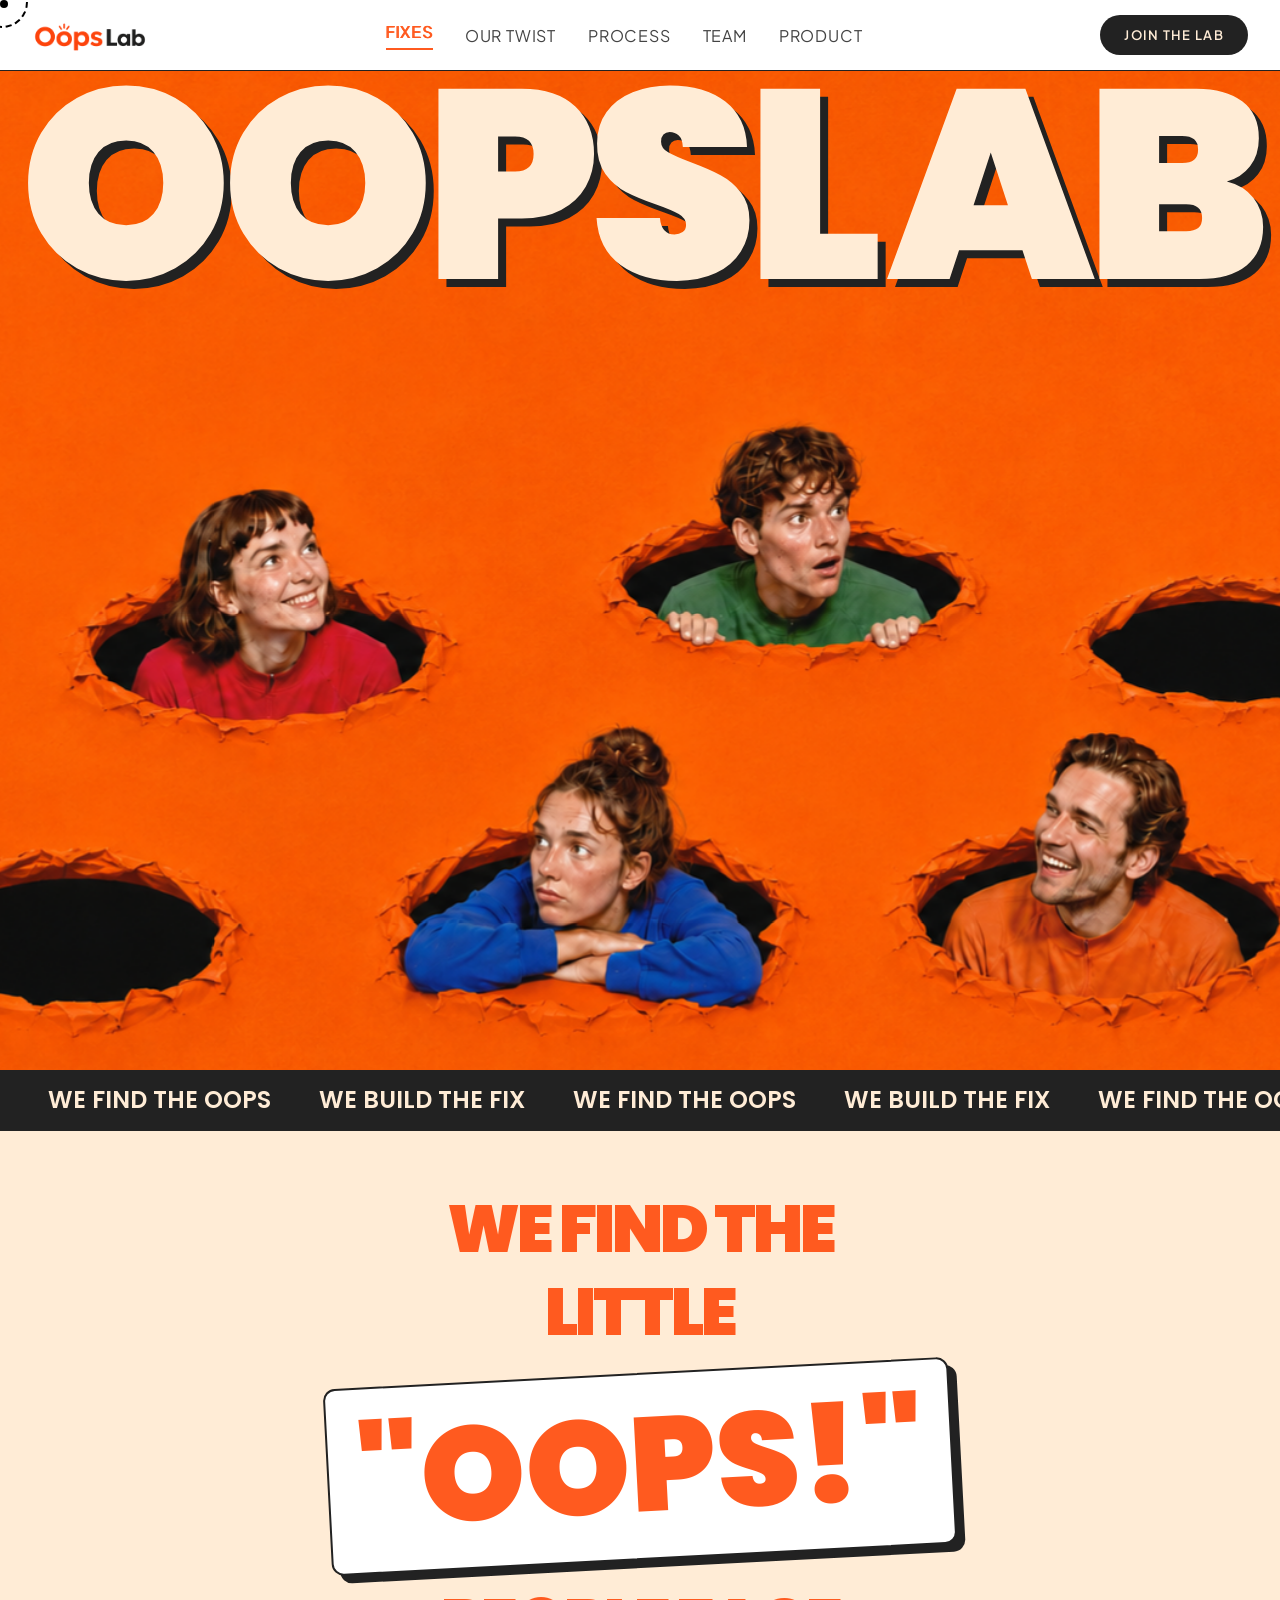
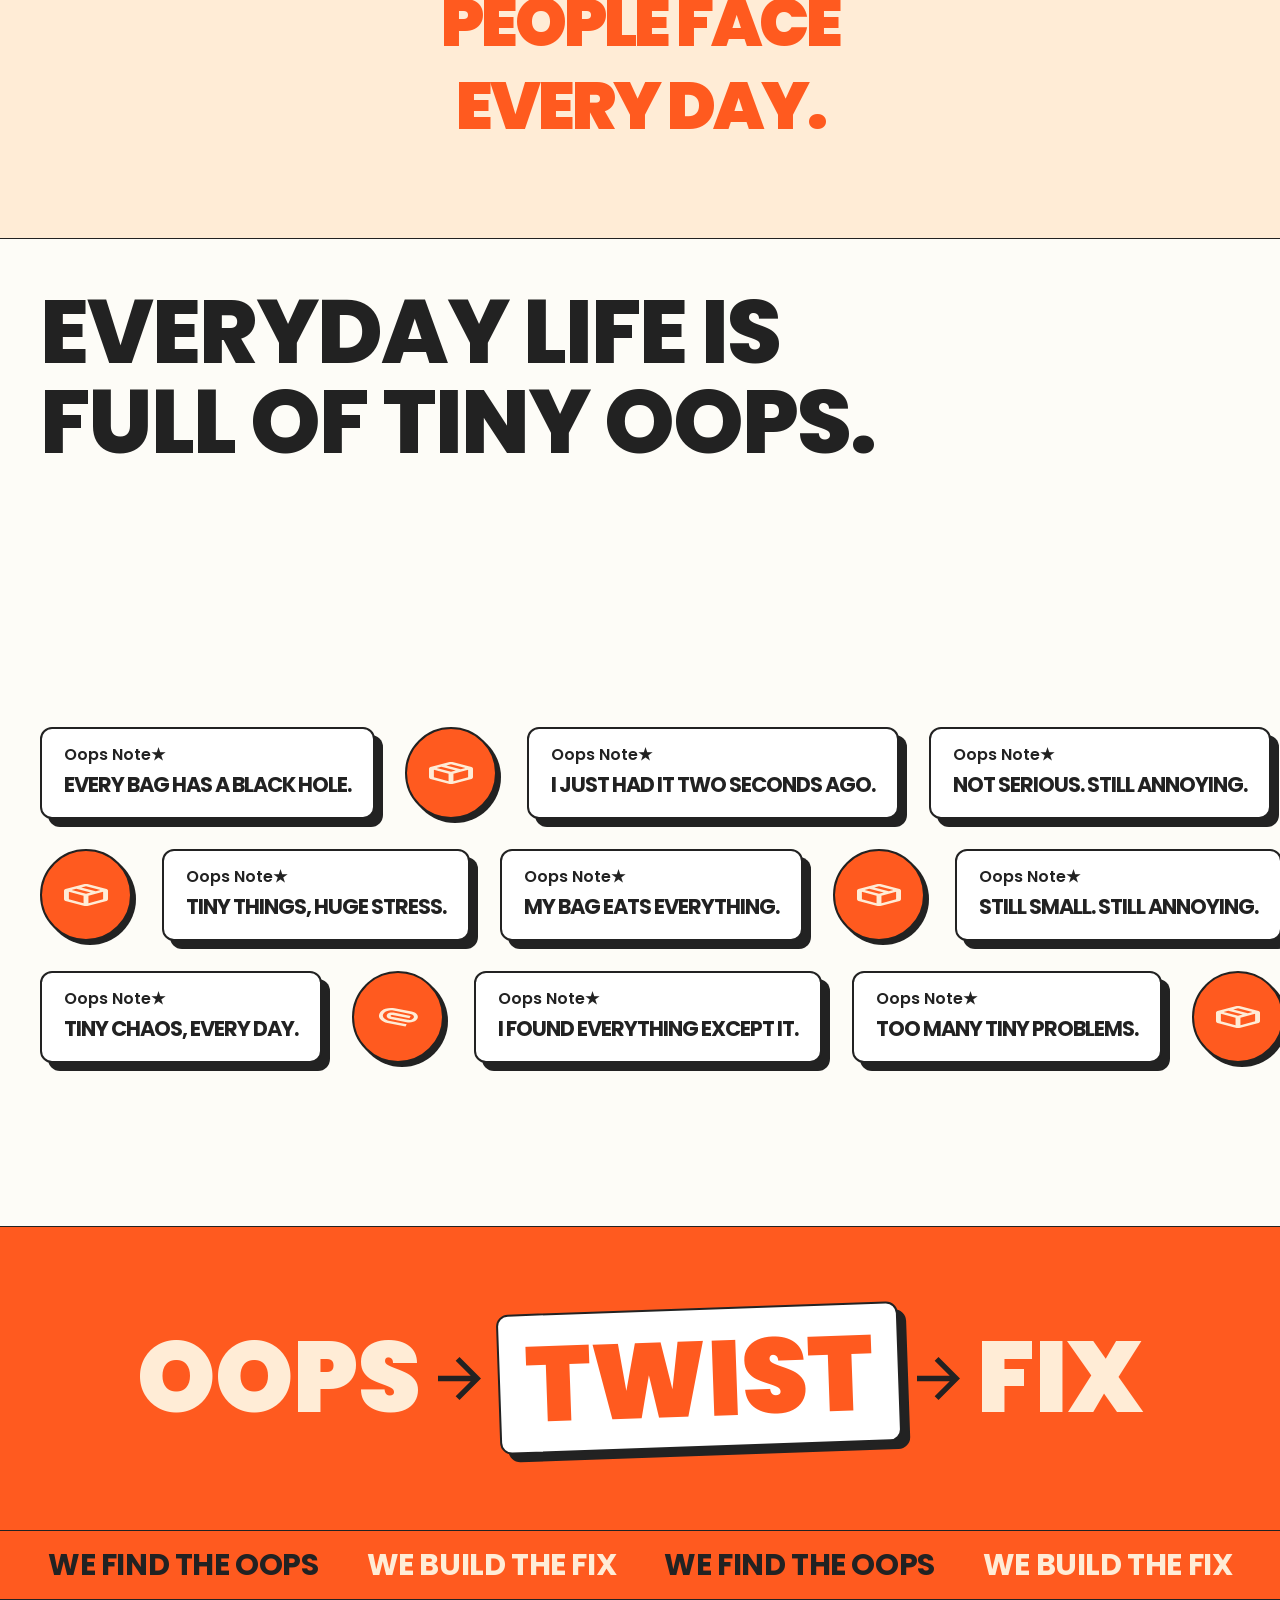
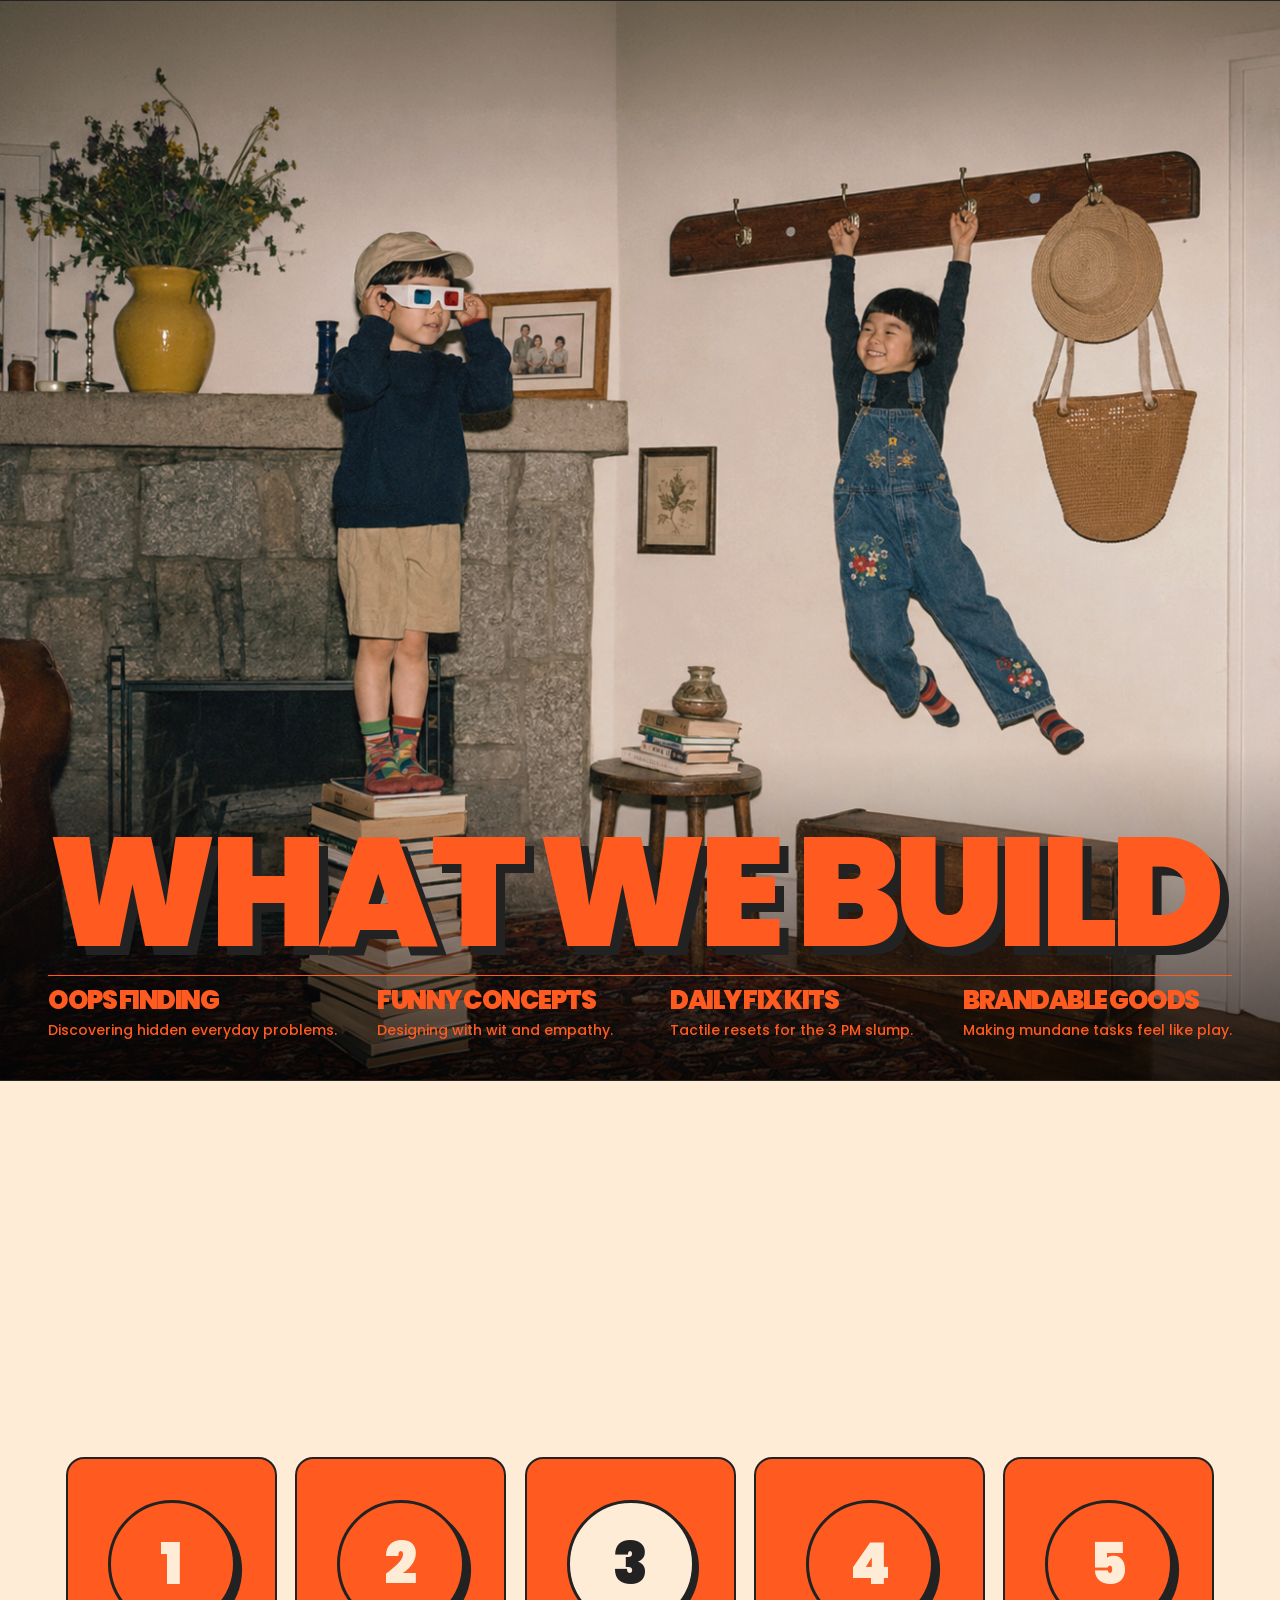
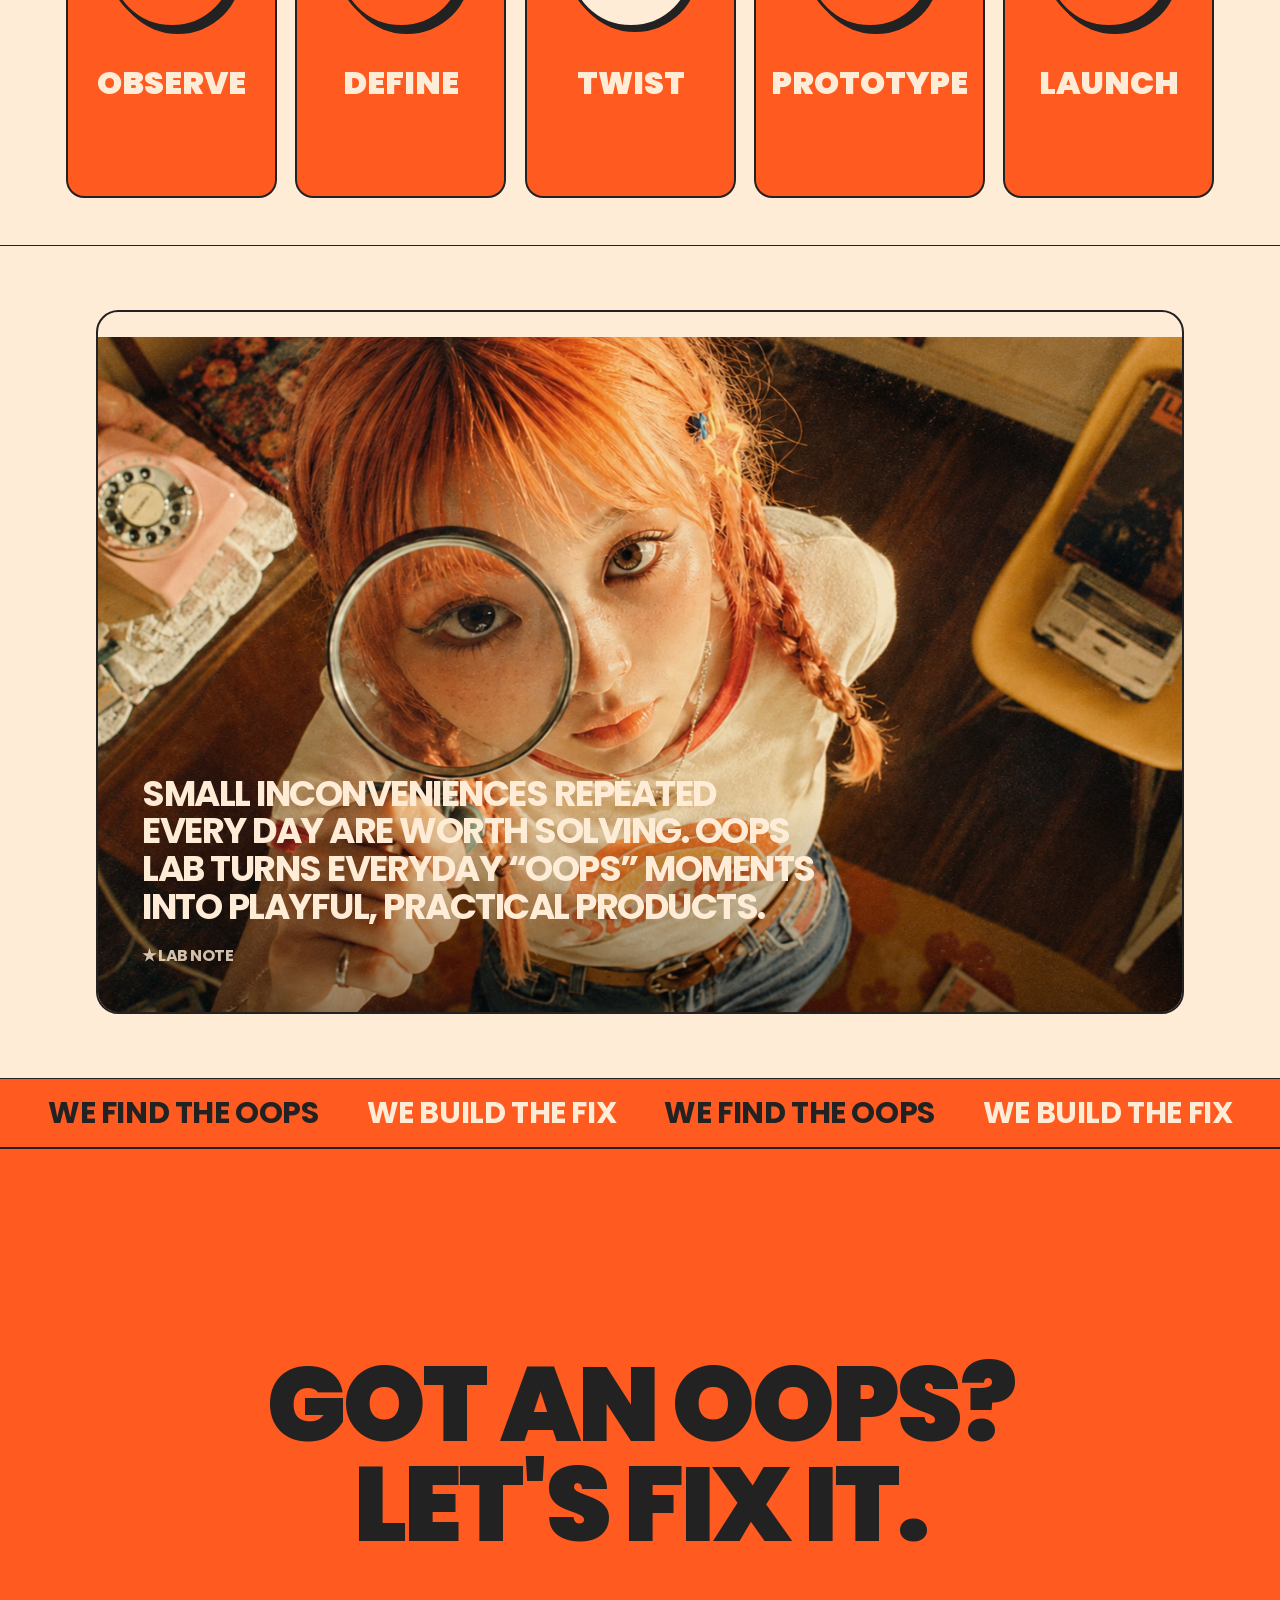
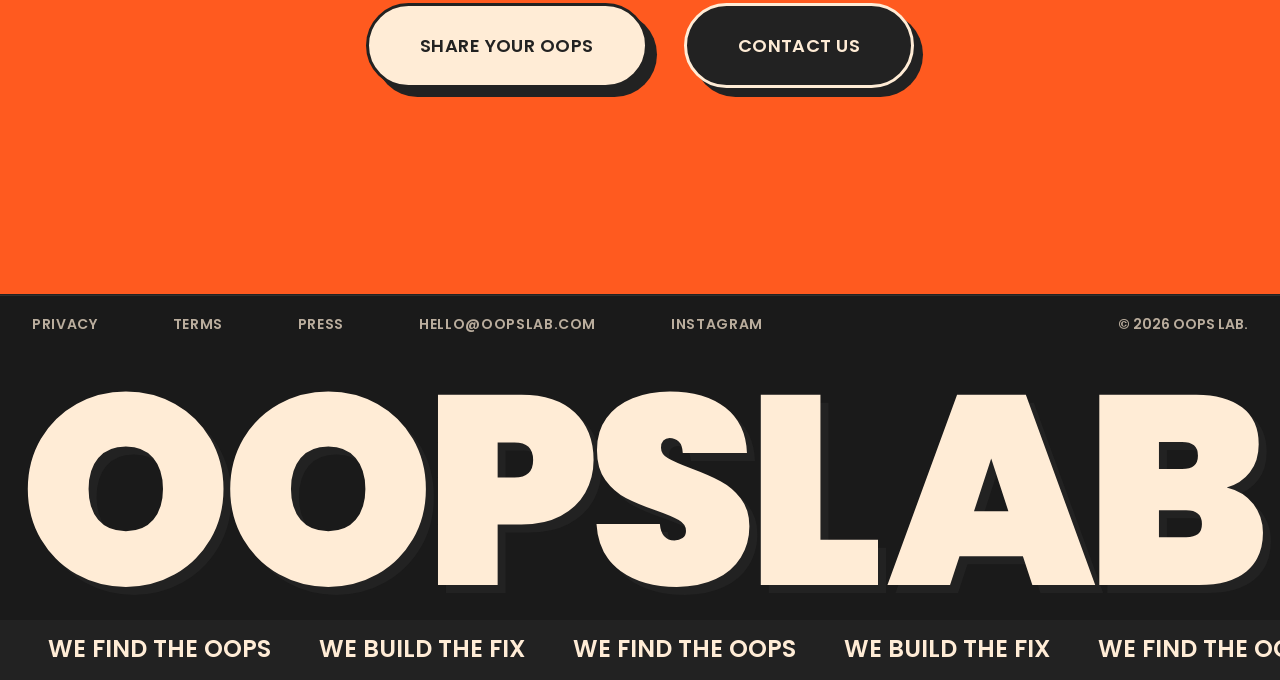
==== commit 7dddafa5: "image" ====
--- a/index.html
+++ b/index.html
@@ -7,84 +7,207 @@
   <meta name="description" content="We see the oops. We build the fix. Everyday life is full of tiny oops, and we solve the micro-frictions that chip away at your sanity.">
   <link rel="preconnect" href="https://fonts.googleapis.com">
   <link rel="preconnect" href="https://fonts.gstatic.com" crossorigin>
-  <link href="https://fonts.googleapis.com/css2?family=Plus+Jakarta+Sans:wght@400;500;600;700&family=Poppins:wght@900&display=swap" rel="stylesheet">
-  <link rel="stylesheet" href="style.css">
+  <link href="https://fonts.googleapis.com/css2?family=Plus+Jakarta+Sans:wght@400;500;600;700&family=Poppins:wght@400;500;600;700;800;900&display=swap" rel="stylesheet">
+  <link rel="stylesheet" href="index.css">
 </head>
 <body>
+  <div class="main-page-wrapper">
   
   <nav class="navbar">
     <div class="nav-container">
       <a href="#" class="logo">
-        <img src="assets/logo.png" alt="Oops Lab Logo">
+        <img src="assets/logo-new.png" alt="Oops Lab Logo" onerror="this.src='assets/logo.png'">
       </a>
       <div class="nav-links">
-        <a href="index.html#fixes" class="active">FIXES</a>
-        <a href="index.html#twist">OUR TWIST</a>
-        <a href="index.html#process">PROCESS</a>
-        <a href="index.html#about">ABOUT</a>
+        <a href="#fixes" class="active">FIXES</a>
+        <a href="#twist">OUR TWIST</a>
+        <a href="#process">PROCESS</a>
+        <a href="team.html">TEAM</a>
         <a href="product.html">PRODUCT</a>
-        <a href="team.html">TEAM</a>
       </div>
       <button class="btn btn-dark">JOIN THE LAB</button>
     </div>
   </nav>
 
-  <section class="hero">
-    <div class="container hero-content">
-      <h1 class="hero-title">
-        <span class="line-1">WE FIND THE</span>
-        <span class="line-2">LITTLE</span>
+  <!-- Peeking Holes Main Section -->
+  <section class="main-peeking-section">
+    <div class="main-background-wrapper">
+      <img src="assets/main-hero-bg.png" alt="Main Peeking Holes Background" class="main-bg-img">
+      <div class="oopslab-text-overlay">
+        <div class="oopslab-huge-text"><span>O</span><span>O</span><span>P</span><span>S</span><span class="l-letter">L</span><span>A</span><span>B</span></div>
+      </div>
+    </div>
+  </section>
+
+  <!-- Ticker 1 (Black, White Text) -->
+  <div class="ticker ticker-black">
+    <div class="ticker-track reverse">
+      <div class="ticker-item"><span class="white">WE FIND THE OOPS</span></div>
+      <div class="ticker-item"><span class="white">WE BUILD THE FIX</span></div>
+      <div class="ticker-item"><span class="white">WE FIND THE OOPS</span></div>
+      <div class="ticker-item"><span class="white">WE BUILD THE FIX</span></div>
+      <div class="ticker-item"><span class="white">WE FIND THE OOPS</span></div>
+      <div class="ticker-item"><span class="white">WE BUILD THE FIX</span></div>
+      <div class="ticker-item"><span class="white">WE FIND THE OOPS</span></div>
+      <div class="ticker-item"><span class="white">WE BUILD THE FIX</span></div>
+    </div>
+  </div>
+
+  <!-- HERO Section -->
+  <section class="hero-intro-section">
+    <div class="container hero-intro-content">
+      <h1 class="hero-intro-title">
+        <span class="line-text">WE FIND THE</span>
+        <span class="line-text">LITTLE</span>
         <div class="oops-box-container">
           <div class="oops-box">"OOPS!"</div>
         </div>
-        <span class="line-3">PEOPLE FACE</span>
-        <span class="line-4">EVERY DAY.</span>
+        <span class="line-text">PEOPLE FACE</span>
+        <span class="line-text">EVERY DAY.</span>
       </h1>
-      <button class="btn btn-outline-dark explore-btn">EXPLORE FIXES</button>
-    </div>
-  </section>
-
-  <div class="ticker ticker-black">
-    <div class="ticker-track">
-      <div class="ticker-item"><span class="white">OOPS → TWIST → FIX</span></div>
-      <div class="ticker-item"><span class="orange">OOPS → TWIST → FIX</span></div>
-      <div class="ticker-item"><span class="light">OOPS → TWIST → FIX</span></div>
-      <div class="ticker-item"><span class="white">OOPS → TWIST → FIX</span></div>
-      <div class="ticker-item"><span class="orange">OOPS → TWIST → FIX</span></div>
-      <div class="ticker-item"><span class="light">OOPS → TWIST → FIX</span></div>
-    </div>
-  </div>
-
-  <section class="problem-section" id="fixes">
-    <div class="bg-mark mark-star">*</div>
-    <div class="bg-mark mark-exclamation">!</div>
-    <div class="container problem-container">
-      <div class="problem-header">
+    </div>
+  </section>
+
+  <!-- Problem Section (Figma Reset) -->
+  <section class="problem-notes-section" id="fixes">
+    <div class="problem-notes-header-container">
+      <div class="problem-notes-header">
         <h2>EVERYDAY LIFE IS<br>FULL OF TINY OOPS.</h2>
-        <p>We solve the micro-frictions that chip away at your sanity.</p>
-      </div>
-      
-      <div class="problem-grid">
-        <div class="problem-card">
-          <h3>01.<br>DIGITAL FATIGUE</h3>
-          <p>Too many tabs. Too many pings.</p>
-        </div>
-        <div class="problem-card">
-          <h3>02.<br>AWKWARDNESS</h3>
-          <p>Engineering grace for clumsy<br>moments.</p>
-        </div>
-        <div class="problem-card">
-          <h3>03.<br>DAILY BURNOUT</h3>
-          <p>Tactile resets for the 3 PM slump.</p>
-        </div>
-        <div class="problem-card">
-          <h3>04.<br>MICRO-STRESS</h3>
-          <p>Making mundane tasks feel like play.</p>
-        </div>
-      </div>
-    </div>
-  </section>
-
+      </div>
+    </div>
+    
+    <div class="problem-notes-board-container">
+      <div class="retro-notes-board">
+        <!-- Row 1 -->
+        <div class="notes-row notes-row-1">
+          <div class="note-card card-w-340">
+            <span class="note-tag">Oops Note★</span>
+            <h3 class="note-heading">EVERY BAG HAS A BLACK HOLE.</h3>
+          </div>
+          <div class="note-icon-circle">
+            <img src="assets/icon-smile-new.svg" alt="Smile" class="note-icon-img">
+          </div>
+          <div class="note-card card-w-371">
+            <span class="note-tag">Oops Note★</span>
+            <h3 class="note-heading">I JUST HAD IT TWO SECONDS AGO.</h3>
+          </div>
+          <div class="note-card card-w-343">
+            <span class="note-tag">Oops Note★</span>
+            <h3 class="note-heading">NOT SERIOUS. STILL ANNOYING.</h3>
+          </div>
+          <div class="note-icon-circle">
+            <img src="assets/icon-glasses-new.svg" alt="Glasses" class="note-icon-img">
+          </div>
+          <div class="note-card card-w-395">
+            <span class="note-tag">Oops Note★</span>
+            <h3 class="note-heading">TINY THINGS CAUSE WEIRDLY BIG STRESS.</h3>
+          </div>
+          <div class="note-icon-circle">
+            <img src="assets/icon-smile-new.svg" alt="Smile" class="note-icon-img">
+          </div>
+          <div class="note-card card-w-340">
+            <span class="note-tag">Oops Note★</span>
+            <h3 class="note-heading">EVERY BAG HAS A BLACK HOLE.</h3>
+          </div>
+          <div class="note-icon-circle">
+            <img src="assets/icon-smile-new.svg" alt="Smile" class="note-icon-img">
+          </div>
+        </div>
+        
+        <!-- Row 2 -->
+        <div class="notes-row notes-row-2">
+          <div class="note-icon-circle">
+            <img src="assets/icon-eyes-new.svg" alt="Eyes" class="note-icon-img">
+          </div>
+          <div class="note-card card-w-320">
+            <span class="note-tag">Oops Note★</span>
+            <h3 class="note-heading">TINY THINGS, HUGE STRESS.</h3>
+          </div>
+          <div class="note-card card-w-300">
+            <span class="note-tag">Oops Note★</span>
+            <h3 class="note-heading">MY BAG EATS EVERYTHING.</h3>
+          </div>
+          <div class="note-icon-circle">
+            <img src="assets/icon-smile-new.svg" alt="Smile" class="note-icon-img">
+          </div>
+          <div class="note-card card-w-300">
+            <span class="note-tag">Oops Note★</span>
+            <h3 class="note-heading">STILL SMALL. STILL ANNOYING.</h3>
+          </div>
+          <div class="note-card card-w-223">
+            <span class="note-tag">Oops Note★</span>
+            <h3 class="note-heading">DAILY LIFE NEEDS CLIPS.</h3>
+          </div>
+          <div class="note-icon-circle">
+            <img src="assets/icon-eyes-new.svg" alt="Eyes" class="note-icon-img">
+          </div>
+          <div class="note-card card-w-371">
+            <span class="note-tag">Oops Note★</span>
+            <h3 class="note-heading">KEYS DISAPPEAR WHEN I'M LATE.</h3>
+          </div>
+          <div class="note-icon-circle">
+            <img src="assets/icon-glasses-new.svg" alt="Glasses" class="note-icon-img">
+          </div>
+        </div>
+        
+        <!-- Row 3 -->
+        <div class="notes-row notes-row-3">
+          <div class="note-card card-w-240">
+            <span class="note-tag">Oops Note★</span>
+            <h3 class="note-heading">TINY CHAOS, EVERY DAY.</h3>
+          </div>
+          <div class="note-icon-circle">
+            <img src="assets/icon-glasses-new.svg" alt="Glasses" class="note-icon-img">
+          </div>
+          <div class="note-card card-w-306">
+            <span class="note-tag">Oops Note★</span>
+            <h3 class="note-heading">I FOUND EVERYTHING EXCEPT IT.</h3>
+          </div>
+          <div class="note-card card-w-340">
+            <span class="note-tag">Oops Note★</span>
+            <h3 class="note-heading">TOO MANY TINY PROBLEMS.</h3>
+          </div>
+          <div class="note-icon-circle">
+            <img src="assets/icon-eyes-new.svg" alt="Eyes" class="note-icon-img">
+          </div>
+          <div class="note-card card-w-340">
+            <span class="note-tag">Oops Note★</span>
+            <h3 class="note-heading">CABLES LOVE GETTING TANGLED.</h3>
+          </div>
+          <div class="note-card card-w-340">
+            <span class="note-tag">Oops Note★</span>
+            <h3 class="note-heading">MY ESSENTIALS KEEP ESCAPING.</h3>
+          </div>
+          <div class="note-icon-circle">
+            <img src="assets/icon-smile-new.svg" alt="Smile" class="note-icon-img">
+          </div>
+          <div class="note-card card-w-340">
+            <span class="note-tag">Oops Note★</span>
+            <h3 class="note-heading">MY ESSENTIALS KEEP ESCAPING.</h3>
+          </div>
+        </div>
+      </div>
+    </div>
+  </section>
+
+  <!-- Solution Equation Section -->
+  <section class="solution-equation-section" id="twist">
+    <div class="container equation-container">
+      <span class="equation-text text-light">OOPS</span>
+      <div class="equation-arrow-container">
+        <img src="assets/arrow-right.svg" alt="Arrow" class="equation-arrow-img">
+      </div>
+      <div class="equation-twist-box-container">
+        <div class="equation-twist-box">TWIST</div>
+      </div>
+      <div class="equation-arrow-container">
+        <img src="assets/arrow-right.svg" alt="Arrow" class="equation-arrow-img">
+      </div>
+      <span class="equation-text text-light">FIX</span>
+    </div>
+  </section>
+
+  <!-- Ticker 2 (Orange Background, Alternating Text Colors) -->
   <div class="ticker ticker-orange">
     <div class="ticker-track reverse">
       <div class="ticker-item"><span class="dark">WE FIND THE OOPS</span></div>
@@ -98,124 +221,167 @@
     </div>
   </div>
 
-  <section class="solution-section" id="twist">
-    <div class="bg-huge-text">OOPS</div>
-    <div class="container solution-container">
-      <img src="assets/arrow.svg" alt="Arrow" class="arrow arrow-1">
-      <div class="twist-box-container">
-        <div class="twist-box">TWIST</div>
-      </div>
-      <img src="assets/arrow.svg" alt="Arrow" class="arrow arrow-2">
-      <div class="fix-text">FIX</div>
-    </div>
-  </section>
-
-  <section class="features-section" id="features">
-    <div class="bg-mark mark-question">?</div>
-    <div class="container features-container">
-      <h2>WHAT WE BUILD</h2>
-      <div class="features-grid">
-        <div class="feature-card">
-          <h4>OOPS FINDING</h4>
-          <p>Discovering hidden everyday problems.</p>
-        </div>
-        <div class="feature-card">
-          <h4>FUNNY PRODUCT CONCEPTS</h4>
-          <p>Designing with wit and empathy.</p>
-        </div>
-        <div class="feature-card">
-          <h4>DAILY FIX KITS</h4>
-          <p>Practical solutions for specific moments.</p>
-        </div>
-        <div class="feature-card">
-          <h4>BRANDABLE GOODS</h4>
-          <p>Quirky merch that speaks your mind.</p>
-        </div>
-      </div>
-    </div>
-  </section>
-
-  <div class="ticker ticker-small-black">
-    <div class="ticker-track fast">
-      <div class="ticker-item"><span class="orange">LAB IN PROGRESS</span></div>
-      <div class="ticker-item"><span class="light">LAB IN PROGRESS</span></div>
-      <div class="ticker-item"><span class="orange">LAB IN PROGRESS</span></div>
-      <div class="ticker-item"><span class="light">LAB IN PROGRESS</span></div>
-      <div class="ticker-item"><span class="orange">LAB IN PROGRESS</span></div>
-      <div class="ticker-item"><span class="light">LAB IN PROGRESS</span></div>
-      <div class="ticker-item"><span class="orange">LAB IN PROGRESS</span></div>
-      <div class="ticker-item"><span class="light">LAB IN PROGRESS</span></div>
-      <div class="ticker-item"><span class="orange">LAB IN PROGRESS</span></div>
-      <div class="ticker-item"><span class="light">LAB IN PROGRESS</span></div>
-      <div class="ticker-item"><span class="orange">LAB IN PROGRESS</span></div>
-      <div class="ticker-item"><span class="light">LAB IN PROGRESS</span></div>
+  <!-- Features Section (Fireplace BG) -->
+  <section class="features-fireplace-section">
+    <div class="features-bg-overlay"></div>
+    <div class="container container-wide features-fireplace-container">
+      <h2 class="features-fireplace-title animate-bounce-up">WHAT WE BUILD</h2>
+      
+      <div class="features-fireplace-grid">
+        <div class="feature-fireplace-card">
+          <h4 class="feature-title">OOPS FINDING</h4>
+          <p class="feature-desc">Discovering hidden everyday problems.</p>
+        </div>
+        <div class="feature-fireplace-card">
+          <h4 class="feature-title">FUNNY CONCEPTS</h4>
+          <p class="feature-desc">Designing with wit and empathy.</p>
+        </div>
+        <div class="feature-fireplace-card">
+          <h4 class="feature-title">DAILY FIX KITS</h4>
+          <p class="feature-desc">Tactile resets for the 3 PM slump.</p>
+        </div>
+        <div class="feature-fireplace-card">
+          <h4 class="feature-title">BRANDABLE GOODS</h4>
+          <p class="feature-desc">Making mundane tasks feel like play.</p>
+        </div>
+      </div>
+    </div>
+  </section>
+
+  <!-- How It Works Section (5 steps) -->
+  <section class="how-works-retro-section" id="process">
+    <div class="container container-wide how-works-retro-container">
+      <div class="how-works-header">
+        <h2 class="how-works-title">HOW IT WORKS</h2>
+        <p class="how-works-subtitle">
+          From spotting small daily problems to turning them into playful products, Oops Lab follows a simple process: observe, define, twist, prototype, and launch.
+        </p>
+      </div>
+      
+      <div class="how-works-steps-grid">
+        <!-- Step 1 -->
+        <div class="how-step-card">
+          <div class="how-step-circle">
+            <span class="how-step-num">1</span>
+          </div>
+          <h3 class="how-step-name">OBSERVE</h3>
+        </div>
+        <!-- Step 2 -->
+        <div class="how-step-card">
+          <div class="how-step-circle">
+            <span class="how-step-num">2</span>
+          </div>
+          <h3 class="how-step-name">DEFINE</h3>
+        </div>
+        <!-- Step 3 (Active TWIST style) -->
+        <div class="how-step-card">
+          <div class="how-step-circle circle-active">
+            <span class="how-step-num num-active">3</span>
+          </div>
+          <h3 class="how-step-name">TWIST</h3>
+        </div>
+        <!-- Step 4 -->
+        <div class="how-step-card">
+          <div class="how-step-circle">
+            <span class="how-step-num">4</span>
+          </div>
+          <h3 class="how-step-name">PROTOTYPE</h3>
+        </div>
+        <!-- Step 5 -->
+        <div class="how-step-card">
+          <div class="how-step-circle">
+            <span class="how-step-num">5</span>
+          </div>
+          <h3 class="how-step-name">LAUNCH</h3>
+        </div>
+      </div>
+    </div>
+  </section>
+
+  <!-- Vision / Lab Note Section (Girl BG) -->
+  <section class="vision-lab-section">
+    <div class="container container-wide vision-lab-container">
+      <div class="vision-lab-card">
+        <div class="vision-card-bg">
+          <img src="assets/vision-bg.png" alt="Lab Note Background" class="vision-bg-img">
+          <div class="vision-bg-gradient"></div>
+        </div>
+        <div class="vision-lab-content">
+          <blockquote class="vision-quote">
+            Small inconveniences repeated<br>
+            every day are worth solving. Oops<br>
+            Lab turns everyday “Oops” moments<br>
+            into playful, practical products.
+          </blockquote>
+          <span class="vision-author">★ LAB NOTE</span>
+        </div>
+      </div>
+    </div>
+  </section>
+
+  <!-- Ticker 3 (Orange Background, Alternating Text Colors) -->
+  <div class="ticker ticker-orange">
+    <div class="ticker-track reverse">
+      <div class="ticker-item"><span class="dark">WE FIND THE OOPS</span></div>
+      <div class="ticker-item"><span class="light">WE BUILD THE FIX</span></div>
+      <div class="ticker-item"><span class="dark">WE FIND THE OOPS</span></div>
+      <div class="ticker-item"><span class="light">WE BUILD THE FIX</span></div>
+      <div class="ticker-item"><span class="dark">WE FIND THE OOPS</span></div>
+      <div class="ticker-item"><span class="light">WE BUILD THE FIX</span></div>
+      <div class="ticker-item"><span class="dark">WE FIND THE OOPS</span></div>
+      <div class="ticker-item"><span class="light">WE BUILD THE FIX</span></div>
     </div>
   </div>
 
-  <section class="how-it-works-section" id="process">
-    <div class="container">
-      <h2 class="text-center">HOW IT WORKS</h2>
-      <div class="steps-container">
-        <div class="steps-line"></div>
-        <div class="step-card">
-          <div class="step-circle">1</div>
-          <div class="step-title">OBSERVE</div>
-        </div>
-        <div class="step-card">
-          <div class="step-circle">2</div>
-          <div class="step-title">DEFINE</div>
-        </div>
-        <div class="step-card">
-          <div class="step-circle step-circle-dark">3</div>
-          <div class="step-title">TWIST</div>
-        </div>
-        <div class="step-card">
-          <div class="step-circle">4</div>
-          <div class="step-title">PROTOTYPE</div>
-        </div>
-        <div class="step-card">
-          <div class="step-circle">5</div>
-          <div class="step-title">LAUNCH</div>
-        </div>
-      </div>
-    </div>
-  </section>
-
-  <section class="cta-section" id="about">
-    <div class="bg-mark mark-question-light">?</div>
-    <div class="bg-mark mark-exclamation-light">!</div>
-    <div class="bg-mark mark-star-light">*</div>
-    
-    <div class="container cta-container">
-      <h2 class="cta-title">
-        <span class="light-text">GOT AN OOPS?</span><br>
-        <span class="dark-text">LET'S FIX IT.</span>
+  <!-- CTA Section -->
+  <section class="cta-floating-section">
+    <div class="container cta-floating-container">
+      <h2 class="cta-floating-title">
+        GOT AN OOPS?<br>LET'S FIX IT.
       </h2>
-      <div class="cta-buttons">
-        <button class="btn btn-dark-offset">SHARE YOUR OOPS</button>
-        <button class="btn btn-outline-light">CONTACT US</button>
-      </div>
-    </div>
-  </section>
-
-  <footer class="footer">
-    <div class="container footer-container">
-      <div class="footer-brand">
-        <h2>OOPS LAB</h2>
-        <p>We see the oops. We build the fix.</p>
-      </div>
-      <div class="footer-links">
+      <div class="cta-floating-buttons">
+        <button class="btn btn-outline-light-offset">SHARE YOUR OOPS</button>
+        <button class="btn btn-dark-offset-light">CONTACT US</button>
+      </div>
+    </div>
+  </section>
+
+  <!-- Footer Section -->
+  <footer class="footer-retro">
+    <div class="container footer-retro-container">
+      <div class="footer-retro-links">
         <a href="#">PRIVACY</a>
         <a href="#">TERMS</a>
         <a href="#">PRESS</a>
-        <a href="#">HELLO@OOPSLAB.COM</a>
+        <a href="mailto:HELLO@OOPSLAB.COM">HELLO@OOPSLAB.COM</a>
         <a href="#">INSTAGRAM</a>
       </div>
-      <div class="footer-copyright">
-        © 2024 OOPS LAB.
-      </div>
+      <div class="footer-retro-copyright">
+        © 2026 OOPS LAB.
+      </div>
+    </div>
+    
+    <!-- Huge bottom logo -->
+    <div class="footer-huge-logo-wrapper">
+      <div class="footer-huge-logo animate-bounce-up"><span>OOPS</span><span class="l-letter">L</span><span>AB</span></div>
     </div>
   </footer>
+
+  <!-- Ticker 4 (Black, White Text) -->
+  <div class="ticker ticker-black">
+    <div class="ticker-track reverse">
+      <div class="ticker-item"><span class="white">WE FIND THE OOPS</span></div>
+      <div class="ticker-item"><span class="white">WE BUILD THE FIX</span></div>
+      <div class="ticker-item"><span class="white">WE FIND THE OOPS</span></div>
+      <div class="ticker-item"><span class="white">WE BUILD THE FIX</span></div>
+      <div class="ticker-item"><span class="white">WE FIND THE OOPS</span></div>
+      <div class="ticker-item"><span class="white">WE BUILD THE FIX</span></div>
+      <div class="ticker-item"><span class="white">WE FIND THE OOPS</span></div>
+      <div class="ticker-item"><span class="white">WE BUILD THE FIX</span></div>
+    </div>
+  </div>
+  
+  </div> <!-- .main-page-wrapper -->
 
   <script src="script.js"></script>
 </body>
--- a/index.css
+++ b/index.css
@@ -0,0 +1,1511 @@
+:root {
+  --primary: #ff5a1f;
+  --bg-light: #ffecd6;
+  --bg-dark: #222222;
+  --text-dark: #222222;
+  --text-gray: #444444;
+  --white: #ffffff;
+  
+  --font-heading: 'Poppins', sans-serif;
+  --font-body: 'Plus Jakarta Sans', sans-serif;
+}
+
+* {
+  margin: 0;
+  padding: 0;
+  box-sizing: border-box;
+}
+
+html {
+  scroll-behavior: smooth;
+}
+
+body {
+  font-family: var(--font-body);
+  color: var(--text-dark);
+  background-color: #ffecd6;
+  overflow-x: clip;
+  -webkit-font-smoothing: antialiased;
+}
+
+img {
+  max-width: 100%;
+  height: auto;
+  display: block;
+}
+
+.main-page-wrapper {
+  max-width: 1920px;
+  margin: 0 auto;
+  background-color: var(--white);
+  box-shadow: 0 0 50px rgba(0, 0, 0, 0.1);
+  position: relative;
+  width: 100%;
+}
+
+/* Typography Utility */
+h1, h2, h3, h4, h5, h6 {
+  font-family: var(--font-heading);
+  text-transform: uppercase;
+  font-weight: 900;
+  line-height: 1.1;
+}
+
+.container {
+  max-width: 1280px;
+  margin: 0 auto;
+  padding: 0 32px;
+  width: 100%;
+}
+
+.container-wide {
+  max-width: 1850px;
+  margin: 0 auto;
+  padding: 0 32px;
+  width: 100%;
+}
+
+/* Navbar */
+.navbar {
+  background: rgba(255, 255, 255, 0.6);
+  backdrop-filter: blur(10px);
+  -webkit-backdrop-filter: blur(10px);
+  border-bottom: 1px solid var(--bg-dark);
+  position: -webkit-sticky;
+  position: sticky;
+  top: 0;
+  z-index: 1000;
+}
+
+.nav-container {
+  max-width: 1440px;
+  margin: 0 auto;
+  padding: 0 32px;
+  height: 70px;
+  display: flex;
+  align-items: center;
+  justify-content: space-between;
+}
+
+.logo img {
+  width: auto;
+  height: 40px;
+  object-fit: contain;
+}
+
+.nav-links {
+  display: flex;
+  align-items: center;
+  gap: 32px;
+}
+
+.nav-links a {
+  text-decoration: none;
+  color: var(--text-gray);
+  font-weight: 400;
+  font-size: 16px;
+  letter-spacing: 0.8px;
+  transition: color 0.2s ease;
+}
+
+.nav-links a:hover {
+  color: var(--primary);
+}
+
+.nav-links a.active {
+  color: var(--primary);
+  text-shadow: 0.5px 0 0 var(--primary), -0.5px 0 0 var(--primary); /* prevents layout shift from bolding */
+  border-bottom: 2px solid var(--primary);
+  padding-bottom: 6px;
+}
+
+/* Buttons */
+.btn {
+  font-family: var(--font-body);
+  font-weight: 600;
+  font-size: 13px;
+  letter-spacing: 1.3px;
+  text-transform: uppercase;
+  padding: 12px 24px;
+  border-radius: 9999px;
+  cursor: pointer;
+  border: none;
+  transition: transform 0.2s ease, box-shadow 0.2s ease;
+}
+
+.btn:hover {
+  transform: translateY(-2px);
+}
+
+.btn-dark {
+  background-color: var(--bg-dark);
+  color: var(--bg-light);
+}
+
+.btn-outline-dark {
+  background-color: var(--bg-light);
+  color: var(--bg-dark);
+  border: 2px solid var(--bg-dark);
+  box-shadow: 4px 4px 0px var(--bg-dark);
+  padding: 18px 34px;
+}
+
+.btn-outline-dark:hover {
+  box-shadow: 6px 6px 0px var(--bg-dark);
+  transform: translate(-2px, -2px);
+}
+
+.btn-dark-offset {
+  background-color: var(--bg-dark);
+  color: var(--bg-light);
+  border: 2px solid var(--bg-dark);
+  box-shadow: 6px 6px 0px var(--bg-light);
+  padding: 22px 42px;
+}
+
+.btn-dark-offset:hover {
+  box-shadow: 8px 8px 0px var(--bg-light);
+  transform: translate(-2px, -2px);
+}
+
+.btn-outline-light {
+  background-color: transparent;
+  color: var(--bg-light);
+  border: 2px solid var(--bg-light);
+  padding: 22px 42px;
+}
+
+.btn-outline-light:hover {
+  background-color: rgba(255,236,214,0.1);
+}
+
+/* Hero Section */
+.hero {
+  background-color: var(--primary);
+  border-bottom: 1px solid var(--bg-dark);
+  min-height: 820px;
+  display: flex;
+  flex-direction: column;
+  justify-content: center;
+  align-items: center;
+  padding: 128px 32px 81px;
+  text-align: center;
+  overflow: hidden;
+}
+
+.hero-content {
+  display: flex;
+  flex-direction: column;
+  align-items: center;
+  max-width: 1024px;
+}
+
+.hero-title {
+  color: var(--bg-light);
+  font-size: 110px;
+  letter-spacing: -4px;
+  display: flex;
+  flex-direction: column;
+  align-items: center;
+  margin-bottom: 48px;
+}
+
+.oops-box-container {
+  display: flex;
+  justify-content: center;
+  align-items: center;
+  margin: 10px 0;
+  transform: rotate(-3deg);
+  transition: transform 0.25s ease-out;
+}
+
+.oops-box-container:hover {
+  transform: rotate(2deg) scale(1.05);
+}
+
+.oops-box {
+  background-color: var(--white);
+  border: 2px solid var(--bg-dark);
+  box-shadow: 8px 8px 0px var(--bg-dark);
+  color: var(--primary);
+  font-size: 100px;
+  padding: 10px 34px;
+  line-height: 1.1;
+  letter-spacing: 0;
+}
+
+/* Tickers */
+.ticker {
+  overflow: hidden;
+  white-space: nowrap;
+  display: flex;
+  align-items: center;
+  border-bottom: 2px solid var(--bg-dark);
+}
+
+.ticker-black {
+  background-color: var(--bg-dark);
+  height: 60px;
+  padding: 10px 0;
+}
+
+.ticker-orange {
+  background-color: var(--primary);
+  height: 70px;
+  padding: 15px 0;
+}
+
+.ticker-small-black {
+  background-color: var(--bg-dark);
+  height: 44px;
+  padding: 8px 0;
+}
+
+.ticker-track {
+  display: flex;
+  animation: ticker 20s linear infinite;
+  gap: 48px;
+  padding-left: 48px;
+}
+
+.ticker-track.reverse {
+  animation-direction: reverse;
+  animation-duration: 25s;
+}
+
+.ticker-track.fast {
+  animation-duration: 10s;
+  gap: 32px;
+  padding-left: 32px;
+}
+
+@keyframes ticker {
+  0% { transform: translateX(0); }
+  100% { transform: translateX(-50%); }
+}
+
+.ticker-item span {
+  font-family: var(--font-heading);
+  text-transform: uppercase;
+}
+
+.ticker-black .ticker-item span {
+  font-size: 24px;
+  letter-spacing: 0;
+  font-weight: 600;
+}
+
+.ticker-orange .ticker-item span {
+  font-size: 30px;
+  letter-spacing: -0.4px;
+  font-weight: 700;
+}
+
+.ticker-small-black .ticker-item span {
+  font-size: 16px;
+  letter-spacing: 1.6px;
+}
+
+.ticker-item span.white { color: var(--bg-light); }
+.ticker-item span.orange { color: var(--primary); }
+.ticker-item span.light { color: var(--bg-light); }
+.ticker-item span.dark { color: var(--bg-dark); }
+
+/* Peeking Holes Main Section */
+.main-peeking-section {
+  background-color: var(--primary);
+  border-bottom: 1px solid var(--bg-dark);
+  position: relative;
+  overflow: hidden;
+  width: 100%;
+  height: 999.6px;
+}
+
+.main-background-wrapper {
+  position: relative;
+  width: 100%;
+  height: 100%;
+  max-width: 1920px;
+  margin: 0 auto;
+}
+
+.main-bg-img {
+  width: 100%;
+  height: 100%;
+  display: block;
+  object-fit: cover;
+  transform: scale(1.15);
+  will-change: transform;
+}
+
+.oopslab-text-overlay {
+  position: absolute;
+  top: 0;
+  left: 0;
+  width: 100%;
+  height: auto;
+  display: flex;
+  justify-content: center;
+  align-items: flex-start;
+  pointer-events: none;
+  z-index: 2;
+}
+
+.oopslab-huge-text {
+  font-family: var(--font-heading);
+  font-weight: 900;
+  color: #ffecd6;
+  font-size: clamp(80px, 21vw, 405px);
+  text-align: center;
+  text-shadow: 8px 8px 0px #222222;
+  letter-spacing: -9.6px;
+  line-height: 0.85;
+  text-transform: uppercase;
+  white-space: nowrap;
+  width: 100%;
+  will-change: transform;
+}
+
+.oopslab-huge-text span {
+  display: inline-block;
+  opacity: 0;
+  transform: translateY(150px) scaleY(0.7);
+  animation: bounceUp 1.2s cubic-bezier(0.175, 0.885, 0.32, 1.275) forwards;
+}
+
+.oopslab-huge-text span:nth-child(1) { animation-delay: 0.0s; }
+.oopslab-huge-text span:nth-child(2) { animation-delay: 0.1s; }
+.oopslab-huge-text span:nth-child(3) { animation-delay: 0.2s; }
+.oopslab-huge-text span:nth-child(4) { animation-delay: 0.3s; }
+.oopslab-huge-text span:nth-child(5) { animation-delay: 0.4s; }
+.oopslab-huge-text span:nth-child(6) { animation-delay: 0.5s; }
+.oopslab-huge-text span:nth-child(7) { animation-delay: 0.6s; }
+
+@keyframes bounceUp {
+  0% {
+    transform: translateY(150px) scaleY(0.7);
+    opacity: 0;
+  }
+  60% {
+    transform: translateY(-20px) scaleY(1.15);
+    opacity: 1;
+  }
+  80% {
+    transform: translateY(5px) scaleY(0.95);
+  }
+  100% {
+    transform: translateY(0) scaleY(1);
+    opacity: 1;
+  }
+}
+
+.oopslab-huge-text .l-letter {
+  letter-spacing: 4.1px;
+}
+
+/* HERO Section (Intro) */
+.hero-intro-section {
+  background-color: var(--bg-light);
+  border-bottom: 1px solid var(--bg-dark);
+  padding: 66px 32px 101px;
+  display: flex;
+  justify-content: center;
+  align-items: center;
+  text-align: center;
+}
+
+.hero-intro-content {
+  max-width: 1024px;
+  width: 100%;
+}
+
+.hero-intro-title {
+  font-family: var(--font-heading);
+  font-weight: 900;
+  font-size: clamp(36px, 5.2vw, 100px);
+  color: var(--primary);
+  letter-spacing: -3px;
+  line-height: 0.95;
+  text-transform: uppercase;
+  display: flex;
+  flex-direction: column;
+  align-items: center;
+  gap: 20px;
+}
+
+.hero-intro-title .line-text {
+  display: block;
+}
+
+.oops-box-container {
+  display: inline-flex;
+  justify-content: center;
+  align-items: center;
+  transform: rotate(-3deg);
+  transition: transform 0.25s ease-out;
+  margin: 10px 0;
+}
+
+.oops-box-container:hover {
+  transform: rotate(2deg) scale(1.05);
+}
+
+.oops-box {
+  background-color: var(--white);
+  border: 2px solid var(--bg-dark);
+  box-shadow: 8px 8px 0px var(--bg-dark);
+  color: var(--primary);
+  font-size: clamp(60px, 10.4vw, 200px);
+  padding: clamp(15px, 3vw, 58px) clamp(20px, 2.5vw, 26px);
+  line-height: 0.8;
+  border-radius: 12px;
+  letter-spacing: 0;
+}
+
+/* Problem Section (Figma Reset) */
+.problem-notes-section {
+  background-color: #fdfcf7;
+  display: flex;
+  flex-direction: column;
+  width: 100%;
+}
+
+.problem-notes-header-container {
+  background-color: #fdfcf7;
+  width: 100%;
+  max-width: 1920px;
+  margin: 0 auto;
+  padding: 48px 40px;
+  height: 336px;
+  display: flex;
+  flex-direction: column;
+  justify-content: flex-start;
+  align-items: flex-start;
+}
+
+.problem-notes-header h2 {
+  font-family: var(--font-heading);
+  font-size: clamp(60px, 7vw, 110px);
+  font-weight: 800;
+  line-height: 1.0;
+  letter-spacing: -2px;
+  color: #222222;
+  text-transform: uppercase;
+}
+
+.problem-notes-board-container {
+  background-color: #fdfcf7;
+  border-bottom: 1px solid var(--bg-dark);
+  width: 100%;
+  max-width: 1920px;
+  margin: 0 auto;
+  padding-top: 110px;
+  padding-bottom: 111px;
+  height: 652.5px;
+  display: flex;
+  align-items: center;
+  overflow: hidden;
+}
+
+.retro-notes-board {
+  display: flex;
+  flex-direction: column;
+  gap: 30px;
+  width: 100%;
+  overflow-x: auto;
+  scrollbar-width: none;
+  padding: 20px 40px 30px;
+}
+
+.retro-notes-board::-webkit-scrollbar {
+  display: none;
+}
+
+.notes-row {
+  display: flex;
+  gap: 30px;
+  align-items: center;
+  width: max-content;
+  padding-right: 40px;
+}
+
+.note-card {
+  background-color: var(--white);
+  border: 2px solid var(--bg-dark);
+  box-shadow: 8px 8px 0px var(--bg-dark);
+  border-radius: 12px;
+  padding: 17px 22px 22px;
+  display: flex;
+  flex-direction: column;
+  gap: 5px;
+  height: 92px;
+  justify-content: center;
+  transition: transform 0.2s ease, box-shadow 0.2s ease;
+  flex-shrink: 0;
+  width: fit-content !important;
+  animation: bobFloat 5s ease-in-out infinite;
+}
+
+.note-card:hover {
+  transform: translate(-2px, -2px);
+  box-shadow: 10px 10px 0px var(--bg-dark);
+}
+
+.note-tag {
+  font-family: var(--font-heading);
+  font-weight: 600;
+  font-size: 16px;
+  color: var(--text-dark);
+  line-height: 1.4;
+}
+
+.note-heading {
+  font-family: var(--font-heading);
+  font-weight: 700;
+  font-size: 21px;
+  color: var(--text-dark);
+  letter-spacing: -1px;
+  line-height: 1.2;
+  text-transform: uppercase;
+  white-space: nowrap;
+}
+
+.card-w-371 { width: 371px; }
+.card-w-343 { width: 343px; }
+.card-w-395 { width: 395px; }
+.card-w-340 { width: 340px; }
+.card-w-320 { width: 320px; }
+.card-w-300 { width: 300px; }
+.card-w-223 { width: 223px; }
+.card-w-240 { width: 240px; }
+.card-w-306 { width: 306px; }
+
+.note-icon-circle {
+  background-color: var(--primary);
+  border: 2px solid var(--bg-dark);
+  box-shadow: 4px 4px 0px var(--bg-dark);
+  width: 92px;
+  height: 92px;
+  border-radius: 9999px;
+  display: flex;
+  align-items: center;
+  justify-content: center;
+  flex-shrink: 0;
+  padding: 22px;
+  animation: bobFloat 5s ease-in-out infinite;
+}
+
+/* Floating animation keyframes using translate property to avoid hover transform overrides */
+@keyframes bobFloat {
+  0%, 100% {
+    translate: 0 0;
+  }
+  50% {
+    translate: 0 -12px;
+  }
+}
+
+/* Stagger note card & icon floating delays and durations for organic movement */
+.retro-notes-board .notes-row-1 .note-card:nth-of-type(3n),
+.retro-notes-board .notes-row-1 .note-icon-circle:nth-of-type(3n) {
+  animation-duration: 4.8s;
+  animation-delay: -1.2s;
+}
+.retro-notes-board .notes-row-1 .note-card:nth-of-type(3n+1),
+.retro-notes-board .notes-row-1 .note-icon-circle:nth-of-type(3n+1) {
+  animation-duration: 5.4s;
+  animation-delay: -3.1s;
+}
+.retro-notes-board .notes-row-1 .note-card:nth-of-type(3n+2),
+.retro-notes-board .notes-row-1 .note-icon-circle:nth-of-type(3n+2) {
+  animation-duration: 6.0s;
+  animation-delay: -0.5s;
+}
+
+.retro-notes-board .notes-row-2 .note-card:nth-of-type(3n),
+.retro-notes-board .notes-row-2 .note-icon-circle:nth-of-type(3n) {
+  animation-duration: 5.1s;
+  animation-delay: -2.3s;
+}
+.retro-notes-board .notes-row-2 .note-card:nth-of-type(3n+1),
+.retro-notes-board .notes-row-2 .note-icon-circle:nth-of-type(3n+1) {
+  animation-duration: 4.6s;
+  animation-delay: -0.7s;
+}
+.retro-notes-board .notes-row-2 .note-card:nth-of-type(3n+2),
+.retro-notes-board .notes-row-2 .note-icon-circle:nth-of-type(3n+2) {
+  animation-duration: 5.8s;
+  animation-delay: -3.9s;
+}
+
+.retro-notes-board .notes-row-3 .note-card:nth-of-type(3n),
+.retro-notes-board .notes-row-3 .note-icon-circle:nth-of-type(3n) {
+  animation-duration: 5.6s;
+  animation-delay: -4.2s;
+}
+.retro-notes-board .notes-row-3 .note-card:nth-of-type(3n+1),
+.retro-notes-board .notes-row-3 .note-icon-circle:nth-of-type(3n+1) {
+  animation-duration: 4.9s;
+  animation-delay: -1.8s;
+}
+.retro-notes-board .notes-row-3 .note-card:nth-of-type(3n+2),
+.retro-notes-board .notes-row-3 .note-icon-circle:nth-of-type(3n+2) {
+  animation-duration: 5.2s;
+  animation-delay: -2.9s;
+}
+
+.note-icon-img {
+  width: 100% !important;
+  height: 100% !important;
+  object-fit: contain !important;
+  flex-shrink: 0;
+}
+
+/* Solution Equation Section */
+.solution-equation-section {
+  background-color: var(--primary);
+  border-bottom: 1px solid var(--bg-dark);
+  padding: 81px 32px 82px;
+  display: flex;
+  justify-content: center;
+  align-items: center;
+  overflow: hidden;
+}
+
+.equation-container {
+  display: flex;
+  align-items: center;
+  justify-content: center;
+  gap: 17px;
+}
+
+.equation-text {
+  font-family: var(--font-heading);
+  font-weight: 900;
+  font-size: clamp(50px, 7.8vw, 150px);
+  line-height: 0.8;
+}
+
+.equation-text.text-light {
+  color: var(--bg-light);
+}
+
+.equation-arrow-container {
+  width: 43px;
+  height: 43px;
+  display: flex;
+  align-items: center;
+  justify-content: center;
+}
+
+.equation-arrow-img {
+  width: 100%;
+  height: 100%;
+}
+
+.equation-twist-box-container {
+  transform: rotate(-2deg);
+  transition: transform 0.25s ease-out;
+}
+
+.equation-twist-box-container:hover {
+  transform: rotate(3deg) scale(1.05);
+}
+
+.equation-twist-box {
+  background-color: var(--white);
+  border: 2px solid var(--bg-dark);
+  box-shadow: 8px 8px 0px var(--bg-dark);
+  border-radius: 12px;
+  padding: clamp(10px, 2vw, 36px) clamp(15px, 2vw, 32px);
+  font-family: var(--font-heading);
+  font-weight: 900;
+  font-size: clamp(60px, 8.3vw, 160px);
+  color: var(--primary);
+  line-height: 0.8;
+}
+
+/* Features Section (Fireplace BG) */
+.features-fireplace-section {
+  background-image: url('assets/features-bg.png');
+  background-size: cover;
+  background-position: center;
+  position: relative;
+  height: 1080px;
+  border-bottom: 1px solid var(--bg-dark);
+  display: flex;
+  flex-direction: column;
+  justify-content: flex-end;
+  align-items: center;
+  padding: 0 0 25px 0;
+}
+
+.features-bg-overlay {
+  position: absolute;
+  top: 0;
+  left: 0;
+  right: 0;
+  bottom: 0;
+  background: linear-gradient(to top, rgba(0, 0, 0, 0.7) 0%, rgba(0, 0, 0, 0) 30.78%);
+  pointer-events: none;
+  z-index: 1;
+}
+
+.features-fireplace-container {
+  position: relative;
+  z-index: 2;
+  width: 100%;
+  max-width: 1850px;
+  margin: 0 auto;
+  padding: 0 48px;
+  display: flex;
+  flex-direction: column;
+  gap: 3px;
+}
+
+.features-fireplace-title {
+  font-family: var(--font-heading);
+  font-size: clamp(70px, 12vw, 230px);
+  font-weight: 900;
+  color: var(--primary);
+  line-height: 0.9;
+  letter-spacing: -7.5px;
+  text-shadow: 9.1px 9.1px 0px var(--bg-dark);
+  margin-bottom: 10px;
+  white-space: nowrap;
+}
+
+.features-fireplace-grid {
+  border-top: 1.5px solid var(--primary);
+  padding-top: 9px;
+  display: grid;
+  grid-template-columns: repeat(4, 1fr);
+  gap: 40px;
+}
+
+.feature-fireplace-card {
+  display: flex;
+  flex-direction: column;
+  padding-bottom: 15px;
+}
+
+.feature-fireplace-card .feature-title {
+  font-family: var(--font-heading);
+  font-size: clamp(20px, 2vw, 38px);
+  font-weight: 900;
+  color: var(--primary);
+  letter-spacing: -1.5px;
+  line-height: 1.2;
+  margin-bottom: 5px;
+  white-space: nowrap;
+}
+
+.feature-fireplace-card .feature-desc {
+  font-family: var(--font-heading);
+  font-size: clamp(14px, 1vw, 18px);
+  font-weight: 500;
+  color: var(--primary);
+  line-height: 1.4;
+  white-space: nowrap;
+}
+
+/* How It Works Section */
+.how-works-retro-section {
+  background-color: var(--bg-light);
+  border-bottom: 1px solid var(--bg-dark);
+  padding: 50px 34px 47px;
+}
+
+.how-works-retro-container {
+  display: flex;
+  flex-direction: column;
+  gap: 166px;
+}
+
+.how-works-header {
+  display: flex;
+  justify-content: space-between;
+  align-items: flex-start;
+  gap: 195px;
+  width: 100%;
+}
+
+.how-works-title {
+  font-family: var(--font-heading);
+  font-size: clamp(36px, 5vw, 64px);
+  font-weight: 800;
+  color: var(--text-dark);
+  letter-spacing: -2px;
+  line-height: 1;
+}
+
+.how-works-subtitle {
+  font-family: var(--font-body);
+  font-size: 18px;
+  font-weight: 400;
+  color: var(--text-dark);
+  line-height: 1.4;
+  max-width: 600px;
+}
+
+.how-works-steps-grid {
+  position: relative;
+  display: grid;
+  grid-template-columns: repeat(5, 1fr);
+  gap: 12px;
+  width: 100%;
+}
+
+/* dashed line removed */
+
+.how-step-card {
+  background-color: var(--primary);
+  border: 2px solid var(--bg-dark);
+  border-radius: 12px;
+  z-index: 1;
+  display: flex;
+  flex-direction: column;
+  align-items: center;
+  gap: 21px;
+  padding: 27px 10px 60px;
+  transition: transform 0.3s ease;
+}
+
+.how-step-card:hover {
+  transform: translateY(-5px);
+  transition-delay: 0s !important;
+}
+
+.how-step-circle {
+  background-color: var(--primary);
+  border: 2px solid var(--bg-dark);
+  box-shadow: 4px 4px 0px var(--bg-dark);
+  border-radius: 9999px;
+  width: 84px;
+  height: 84px;
+  display: flex;
+  align-items: center;
+  justify-content: center;
+}
+
+.how-step-circle.circle-active {
+  background-color: var(--bg-light);
+  box-shadow: 4px 4px 0px var(--bg-dark);
+}
+
+.how-step-num {
+  font-family: var(--font-heading);
+  font-weight: 900;
+  font-size: 37px;
+  color: var(--bg-light);
+  line-height: 36px;
+}
+
+.how-step-num.num-active {
+  color: var(--text-dark);
+}
+
+.how-step-name {
+  font-family: var(--font-heading);
+  font-weight: 900;
+  font-size: 32px;
+  color: var(--bg-light);
+  line-height: 30px;
+}
+
+/* How It Works Section */
+.how-works-retro-section {
+  background-color: var(--bg-light);
+  border-bottom: 1px solid var(--bg-dark);
+  padding: 82px 34px 47px;
+}
+
+.how-works-retro-container {
+  display: flex;
+  flex-direction: column;
+  gap: 221px;
+}
+
+.how-works-header {
+  display: flex;
+  justify-content: space-between;
+  align-items: flex-start;
+  gap: 100px;
+  width: 100%;
+}
+
+.how-works-title {
+  font-family: var(--font-heading);
+  font-size: clamp(36px, 5.7vw, 110px);
+  font-weight: 800;
+  color: var(--text-dark);
+  letter-spacing: -2px;
+  line-height: 1;
+  flex-shrink: 0;
+}
+
+.how-works-subtitle {
+  font-family: var(--font-heading);
+  font-size: clamp(16px, 1.25vw, 24px);
+  font-weight: 400;
+  color: var(--text-dark);
+  line-height: 1.4;
+  max-width: 600px;
+}
+
+.how-works-steps-grid {
+  position: relative;
+  display: grid;
+  grid-template-columns: repeat(5, 1fr);
+  gap: 18.2px;
+  width: 100%;
+}
+
+/* dashed line removed */
+
+.how-step-card {
+  background-color: var(--primary);
+  border: 2px solid var(--bg-dark);
+  border-radius: 18.2px;
+  z-index: 1;
+  display: flex;
+  flex-direction: column;
+  align-items: center;
+  gap: 32px;
+  padding: 41px 15px 91px;
+  transition: transform 0.3s ease;
+}
+
+.how-step-card:hover {
+  transform: translateY(-5px);
+}
+
+.how-step-circle {
+  background-color: var(--primary);
+  border: 3.04px solid var(--bg-dark);
+  box-shadow: 6.09px 6.09px 0px var(--bg-dark);
+  border-radius: 9999px;
+  width: 128px;
+  height: 128px;
+  display: flex;
+  align-items: center;
+  justify-content: center;
+  flex-shrink: 0;
+}
+
+.how-step-circle.circle-active {
+  background-color: var(--bg-light);
+}
+
+.how-step-num {
+  font-family: var(--font-heading);
+  font-weight: 900;
+  font-size: 57px;
+  color: var(--bg-light);
+  line-height: 55px;
+}
+
+.how-step-num.num-active {
+  color: var(--text-dark);
+}
+
+.how-step-name {
+  font-family: var(--font-heading);
+  font-weight: 900;
+  font-size: clamp(24px, 2.5vw, 49px);
+  color: var(--bg-light);
+  line-height: 45px;
+  text-align: center;
+}
+
+/* Vision / Lab Note Section */
+.vision-lab-section {
+  background-color: var(--bg-light);
+  border-bottom: 1px solid var(--bg-dark);
+  padding: 64px;
+  display: flex;
+  justify-content: center;
+}
+
+.vision-lab-container {
+  width: 100%;
+  max-width: 1850px;
+  margin: 0 auto;
+}
+
+.vision-lab-card {
+  position: relative;
+  border-radius: 22.3px;
+  overflow: hidden;
+  height: clamp(600px, 55vw, 1066px);
+  display: flex;
+  flex-direction: column;
+  justify-content: flex-end;
+  padding: clamp(30px, 4vw, 44px);
+  border: 2px solid var(--bg-dark);
+}
+
+.vision-card-bg {
+  position: absolute;
+  top: 0;
+  left: 0;
+  right: 0;
+  bottom: 0;
+  z-index: 0;
+}
+
+.vision-bg-img {
+  width: 100%;
+  height: 100%;
+  object-fit: cover;
+  display: block;
+}
+
+.vision-bg-gradient {
+  position: absolute;
+  top: 0;
+  left: 0;
+  right: 0;
+  bottom: 0;
+  background: linear-gradient(to bottom, rgba(0, 0, 0, 0) 69.73%, rgba(0, 0, 0, 0.4) 100%);
+}
+
+.vision-lab-content {
+  position: relative;
+  z-index: 1;
+  display: flex;
+  flex-direction: column;
+  gap: 17.8px;
+  align-items: flex-start;
+}
+
+.vision-quote {
+  font-family: var(--font-heading);
+  font-weight: 700;
+  font-size: clamp(24px, 2.8vw, 53.6px);
+  color: var(--bg-light);
+  line-height: 1.05;
+  letter-spacing: -1.5px;
+  text-transform: uppercase;
+}
+
+.vision-author {
+  font-family: var(--font-heading);
+  font-weight: 700;
+  font-size: clamp(14px, 1.25vw, 23.8px);
+  color: rgba(255, 236, 214, 0.8);
+  letter-spacing: -0.44px;
+  text-transform: uppercase;
+}
+
+/* CTA Floating Section */
+.cta-floating-section {
+  background-color: var(--primary);
+  border-bottom: 1px solid var(--bg-dark);
+  padding: 206px 32px;
+  position: relative;
+  overflow: hidden;
+  display: flex;
+  align-items: center;
+  justify-content: center;
+}
+
+.cta-floating-container {
+  position: relative;
+  z-index: 1;
+  display: flex;
+  flex-direction: column;
+  align-items: center;
+  gap: 49px;
+  width: 100%;
+  max-width: 1440px;
+}
+
+.cta-floating-title {
+  font-family: var(--font-heading);
+  font-weight: 900;
+  font-size: clamp(50px, 8.2vw, 157px);
+  color: var(--bg-dark);
+  letter-spacing: -3px;
+  line-height: 0.95;
+  text-align: center;
+  text-transform: uppercase;
+}
+
+.cta-floating-buttons {
+  display: flex;
+  gap: 35.8px;
+  align-items: center;
+  justify-content: center;
+}
+
+.btn-outline-light-offset {
+  background-color: var(--bg-light);
+  color: var(--text-dark);
+  border: 3px solid var(--bg-dark);
+  box-shadow: 9px 9px 0px var(--bg-dark);
+  padding: clamp(15px, 2vw, 32px) clamp(30px, 4vw, 62px);
+  font-family: var(--font-heading);
+  font-weight: 600;
+  font-size: clamp(16px, 1.4vw, 27px);
+  letter-spacing: 0.44px;
+  border-radius: 9999px;
+  cursor: pointer;
+  transition: transform 0.2s ease, box-shadow 0.2s ease;
+}
+
+.btn-outline-light-offset:hover {
+  transform: translate(-2px, -2px);
+  box-shadow: 11px 11px 0px var(--bg-dark);
+}
+
+.btn-dark-offset-light {
+  background-color: var(--bg-dark);
+  color: var(--bg-light);
+  border: 3px solid var(--bg-light);
+  box-shadow: 9px 9px 0px var(--bg-dark);
+  padding: clamp(15px, 2vw, 32px) clamp(30px, 4vw, 62px);
+  font-family: var(--font-heading);
+  font-weight: 600;
+  font-size: clamp(16px, 1.4vw, 27px);
+  letter-spacing: 0.44px;
+  border-radius: 9999px;
+  cursor: pointer;
+  transition: transform 0.2s ease, box-shadow 0.2s ease;
+}
+
+.btn-dark-offset-light:hover {
+  transform: translate(-2px, -2px);
+  box-shadow: 11px 11px 0px var(--bg-dark);
+}
+
+/* Footer (Original classes kept for other pages) */
+.footer {
+  background-color: var(--bg-dark);
+  border-top: 1px solid rgba(255,236,214,0.1);
+  padding: 48px 0;
+}
+
+.footer-container {
+  display: flex;
+  justify-content: space-between;
+  align-items: center;
+}
+
+.footer-brand h2 {
+  color: var(--primary);
+  font-size: 28px;
+  letter-spacing: 1.4px;
+  margin-bottom: 8px;
+}
+
+.footer-brand p {
+  color: rgba(255,236,214,0.7);
+  font-size: 16px;
+}
+
+.footer-links {
+  display: flex;
+  gap: 32px;
+}
+
+.footer-links a {
+  color: rgba(255,236,214,0.7);
+  text-decoration: none;
+  font-size: 13px;
+  font-weight: 600;
+  letter-spacing: 0.65px;
+  transition: color 0.2s ease;
+}
+
+.footer-links a:hover {
+  color: var(--primary);
+}
+
+.footer-copyright {
+  color: rgba(255,236,214,0.5);
+  font-size: 13px;
+  font-weight: 600;
+  letter-spacing: 0.65px;
+}
+
+/* Footer Retro (New Index specific) */
+.footer-retro {
+  background-color: #1a1a1a;
+  border-top: 1px solid rgba(255, 236, 214, 0.1);
+  padding: 10px 0 0;
+  position: relative;
+  overflow: hidden;
+}
+
+.footer-retro-container {
+  max-width: 1920px;
+  margin: 0 auto;
+  padding: 8px 32px;
+  display: flex;
+  justify-content: space-between;
+  align-items: center;
+}
+
+.footer-retro-links {
+  display: flex;
+  gap: 75px;
+}
+
+.footer-retro-links a {
+  color: rgba(255, 236, 214, 0.7);
+  text-decoration: none;
+  font-family: var(--font-heading);
+  font-weight: 600;
+  font-size: clamp(14px, 1vw, 19px);
+  letter-spacing: 0.65px;
+  transition: color 0.2s ease;
+  text-transform: uppercase;
+}
+
+.footer-retro-links a:hover {
+  color: var(--primary);
+}
+
+.footer-retro-copyright {
+  color: rgba(255, 236, 214, 0.7);
+  font-family: var(--font-heading);
+  font-weight: 600;
+  font-size: clamp(14px, 1vw, 19px);
+  text-transform: uppercase;
+}
+
+.footer-huge-logo-wrapper {
+  width: 100%;
+  display: flex;
+  justify-content: center;
+  background-color: #1a1a1a;
+}
+
+.footer-huge-logo {
+  font-family: var(--font-heading);
+  font-weight: 900;
+  color: #ffecd6;
+  font-size: clamp(80px, 21vw, 405px);
+  text-align: center;
+  text-shadow: 8px 8px 0px #222222;
+  letter-spacing: -9.6px;
+  line-height: 0.85;
+  text-transform: uppercase;
+  white-space: nowrap;
+  display: flex;
+  flex-direction: row;
+  justify-content: center;
+  align-items: center;
+  flex-wrap: nowrap;
+  width: 100%;
+  padding: 14px 18px;
+  margin-top: 20px;
+}
+
+.footer-huge-logo .l-letter {
+  letter-spacing: 4.1px;
+}
+
+/* Responsive Design */
+@media (max-width: 1024px) {
+  .hero-intro-title { font-size: 50px; }
+  .oops-box { font-size: 100px; line-height: 90px; }
+  .problem-notes-header h2 { font-size: 50px; }
+  .equation-text { font-size: 70px; }
+  .equation-twist-box { font-size: 80px; line-height: 70px; }
+  .features-fireplace-title { font-size: 100px; letter-spacing: -2px; }
+  .features-fireplace-grid { grid-template-columns: repeat(2, 1fr); gap: 40px; }
+  .how-works-header { flex-direction: column; gap: 30px; }
+  .how-works-steps-grid { grid-template-columns: repeat(3, 1fr); gap: 20px; }
+  .how-works-steps-grid::before { display: none; }
+  .vision-quote { font-size: 28px; }
+  .vision-lab-card { height: 500px; }
+  .cta-floating-title { font-size: 70px; line-height: 70px; }
+  
+  /* Original Page overrides */
+  .hero-title { font-size: 80px; }
+  .problem-header h2 { font-size: 70px; }
+  .problem-grid { grid-template-columns: 1fr 1fr; }
+  .features-grid { column-gap: 40px; }
+  .text-center { font-size: 70px; }
+  .cta-title .light-text, .cta-title .dark-text { font-size: 70px; }
+  .bg-huge-text { font-size: 120px; }
+  .twist-box { font-size: 60px; }
+  .fix-text { font-size: 60px; }
+  .steps-container { grid-template-columns: repeat(3, 1fr); row-gap: 40px;}
+  .step-card:nth-child(n+4) { grid-column: span 1; }
+}
+
+@media (max-width: 768px) {
+  .hero-intro-title { font-size: 40px; }
+  .oops-box { font-size: 70px; line-height: 60px; padding: 15px 20px; }
+  .equation-container { flex-direction: column; gap: 30px; }
+  .equation-arrow-img { transform: rotate(90deg); }
+  .features-fireplace-title { font-size: 60px; }
+  .features-fireplace-grid { grid-template-columns: 1fr; gap: 20px; }
+  .how-works-steps-grid { grid-template-columns: 1fr; }
+  .vision-quote { font-size: 20px; }
+  .vision-lab-card { height: 400px; }
+  .cta-floating-title { font-size: 50px; line-height: 50px; }
+  .cta-floating-buttons { flex-direction: column; width: 100%; gap: 15px; }
+  .btn-outline-light-offset, .btn-dark-offset-light { width: 100%; text-align: center; }
+  .footer-retro-container { flex-direction: column; gap: 20px; text-align: center; }
+  .footer-retro-links { flex-direction: column; gap: 15px; }
+
+  /* Original Page overrides */
+  .nav-links { display: none; }
+  .hero-title { font-size: 50px; }
+  .problem-grid { grid-template-columns: 1fr; }
+  .features-grid { grid-template-columns: 1fr; }
+  .problem-header h2 { font-size: 50px; }
+  .features-container h2 { font-size: 50px; }
+  .text-center { font-size: 50px; }
+  .cta-title .light-text, .cta-title .dark-text { font-size: 50px; }
+  .footer-container { flex-direction: column; gap: 30px; text-align: center; }
+  .cta-buttons { flex-direction: column; }
+  .solution-container { flex-direction: column; gap: 30px; }
+  .arrow { transform: rotate(90deg); }
+  .bg-huge-text { font-size: 80px; }
+  .steps-container { grid-template-columns: 1fr; border-top: none; }
+  .steps-line { display: none; }
+  .step-card { border-top: 1px solid var(--bg-dark); padding-top: 20px; }
+}
+
+/* Scroll Bounce Entrance Animation */
+.animate-bounce-up {
+  opacity: 0;
+  transform: translateY(80px) scaleY(0.8);
+  will-change: transform, opacity;
+}
+
+.animate-bounce-up.visible {
+  animation: bounceUpViewport 1.2s cubic-bezier(0.175, 0.885, 0.32, 1.275) forwards;
+}
+
+@keyframes bounceUpViewport {
+  0% {
+    transform: translateY(80px) scaleY(0.8);
+    opacity: 0;
+  }
+  60% {
+    transform: translateY(-15px) scaleY(1.1);
+    opacity: 1;
+  }
+  80% {
+    transform: translateY(3px) scaleY(0.97);
+  }
+  100% {
+    transform: translateY(0) scaleY(1);
+    opacity: 1;
+  }
+}
+
+/* Custom Cursor Styles (Oops Lab Spotter) */
+@media (pointer: fine) {
+  body, 
+  body a, 
+  body button, 
+  body .btn, 
+  body .note-card, 
+  body .equation-twist-box-container, 
+  body .oops-box-container, 
+  body .note-icon-circle, 
+  body .logo {
+    cursor: none !important;
+  }
+
+  .custom-cursor-dot {
+    width: 8px;
+    height: 8px;
+    background-color: #ffffff;
+    border-radius: 50%;
+    position: fixed;
+    top: 0;
+    left: 0;
+    pointer-events: none;
+    z-index: 10000;
+    will-change: transform;
+    scale: 1;
+    mix-blend-mode: difference;
+    transition: scale 0.2s ease, background-color 0.2s ease, opacity 0.2s ease;
+  }
+
+  .custom-cursor-ring {
+    width: 48px;
+    height: 48px;
+    position: fixed;
+    top: 0;
+    left: 0;
+    pointer-events: none;
+    z-index: 9999;
+    will-change: transform;
+    scale: 1;
+    mix-blend-mode: difference;
+    transition: scale 0.25s ease-out, 
+                background-color 0.25s ease-out,
+                opacity 0.2s ease;
+  }
+
+  .custom-cursor-ring::before {
+    content: '';
+    position: absolute;
+    top: 0;
+    left: 0;
+    width: 100%;
+    height: 100%;
+    border: 2px dashed #ffffff;
+    border-radius: 50%;
+    rotate: 0deg;
+    animation: rotateCursor 16s linear infinite;
+    transition: border-color 0.3s ease, border-style 0.3s ease;
+  }
+
+  .custom-cursor-text {
+    font-family: var(--font-heading);
+    font-size: 11px;
+    font-weight: 900;
+    color: #ffffff;
+    position: absolute;
+    top: 50%;
+    left: 50%;
+    transform: translate(-50%, -50%);
+    opacity: 0;
+    scale: 0;
+    letter-spacing: 0.5px;
+    transition: opacity 0.18s ease-out, 
+                scale 0.18s ease-out;
+    pointer-events: none;
+    text-transform: uppercase;
+  }
+
+  /* Hover States (Oops Target Locked) */
+  .custom-cursor-ring.hovered {
+    scale: 1.6;
+    background-color: rgba(255, 255, 255, 0.15);
+  }
+
+  .custom-cursor-ring.hovered::before {
+    border-color: #ffffff;
+    border-style: solid;
+  }
+
+  .custom-cursor-ring.hovered .custom-cursor-text {
+    opacity: 1;
+    scale: 1;
+  }
+
+  .custom-cursor-dot.hovered {
+    scale: 0.6;
+    background-color: #ffffff;
+  }
+}
+
+@keyframes rotateCursor {
+  from {
+    rotate: 0deg;
+  }
+  to {
+    rotate: 360deg;
+  }
+}
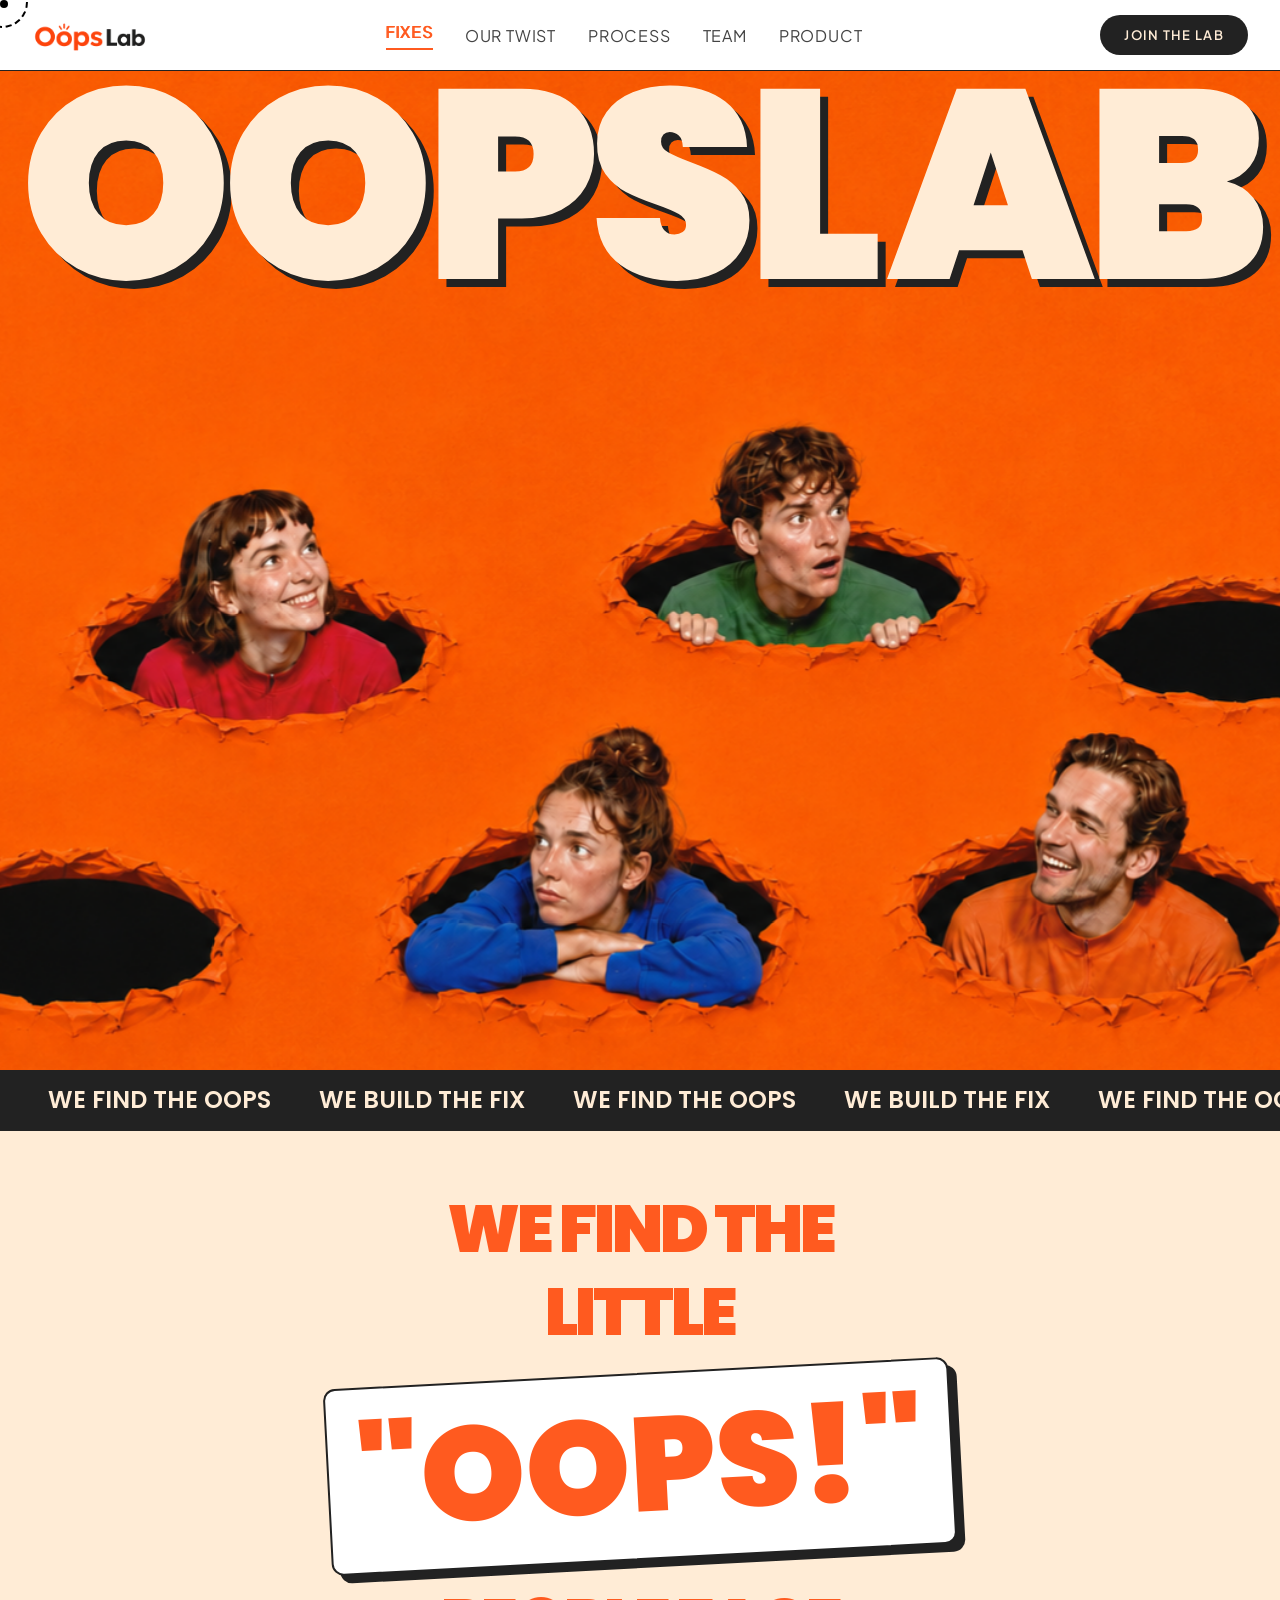
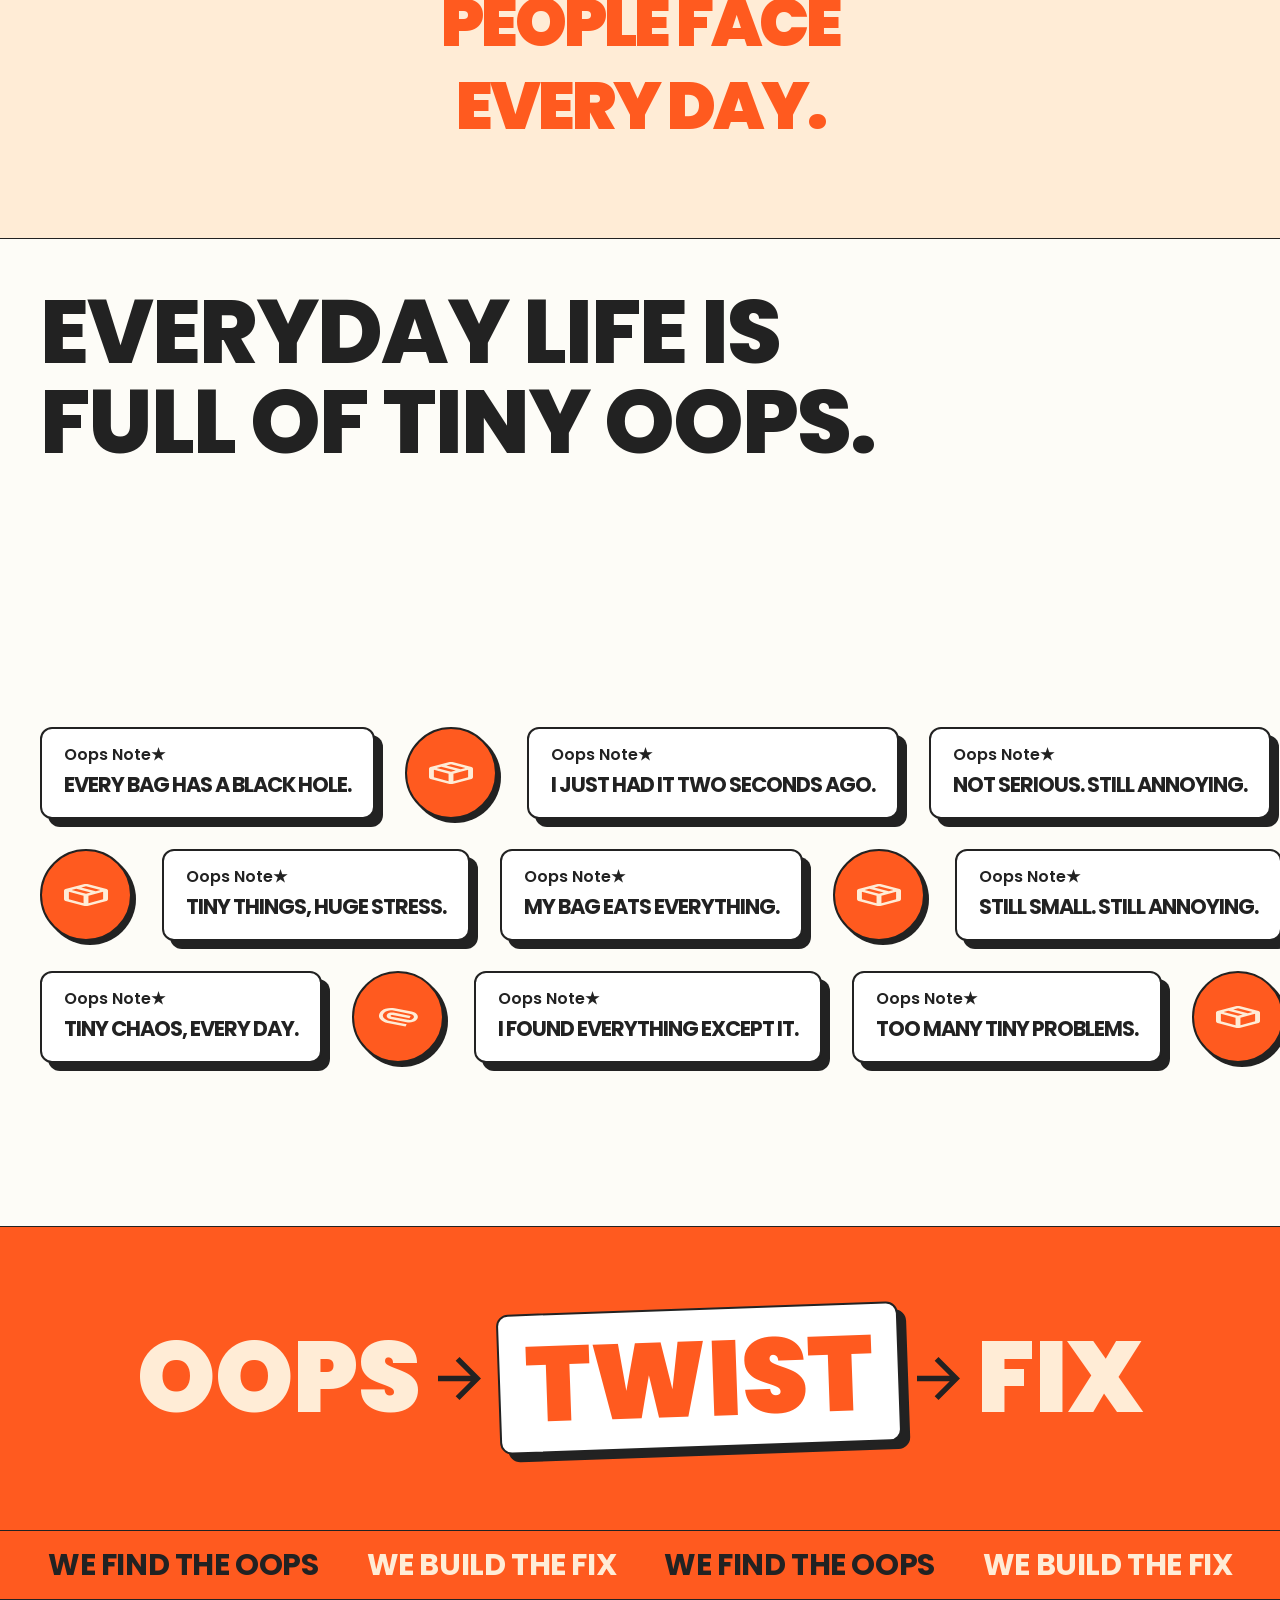
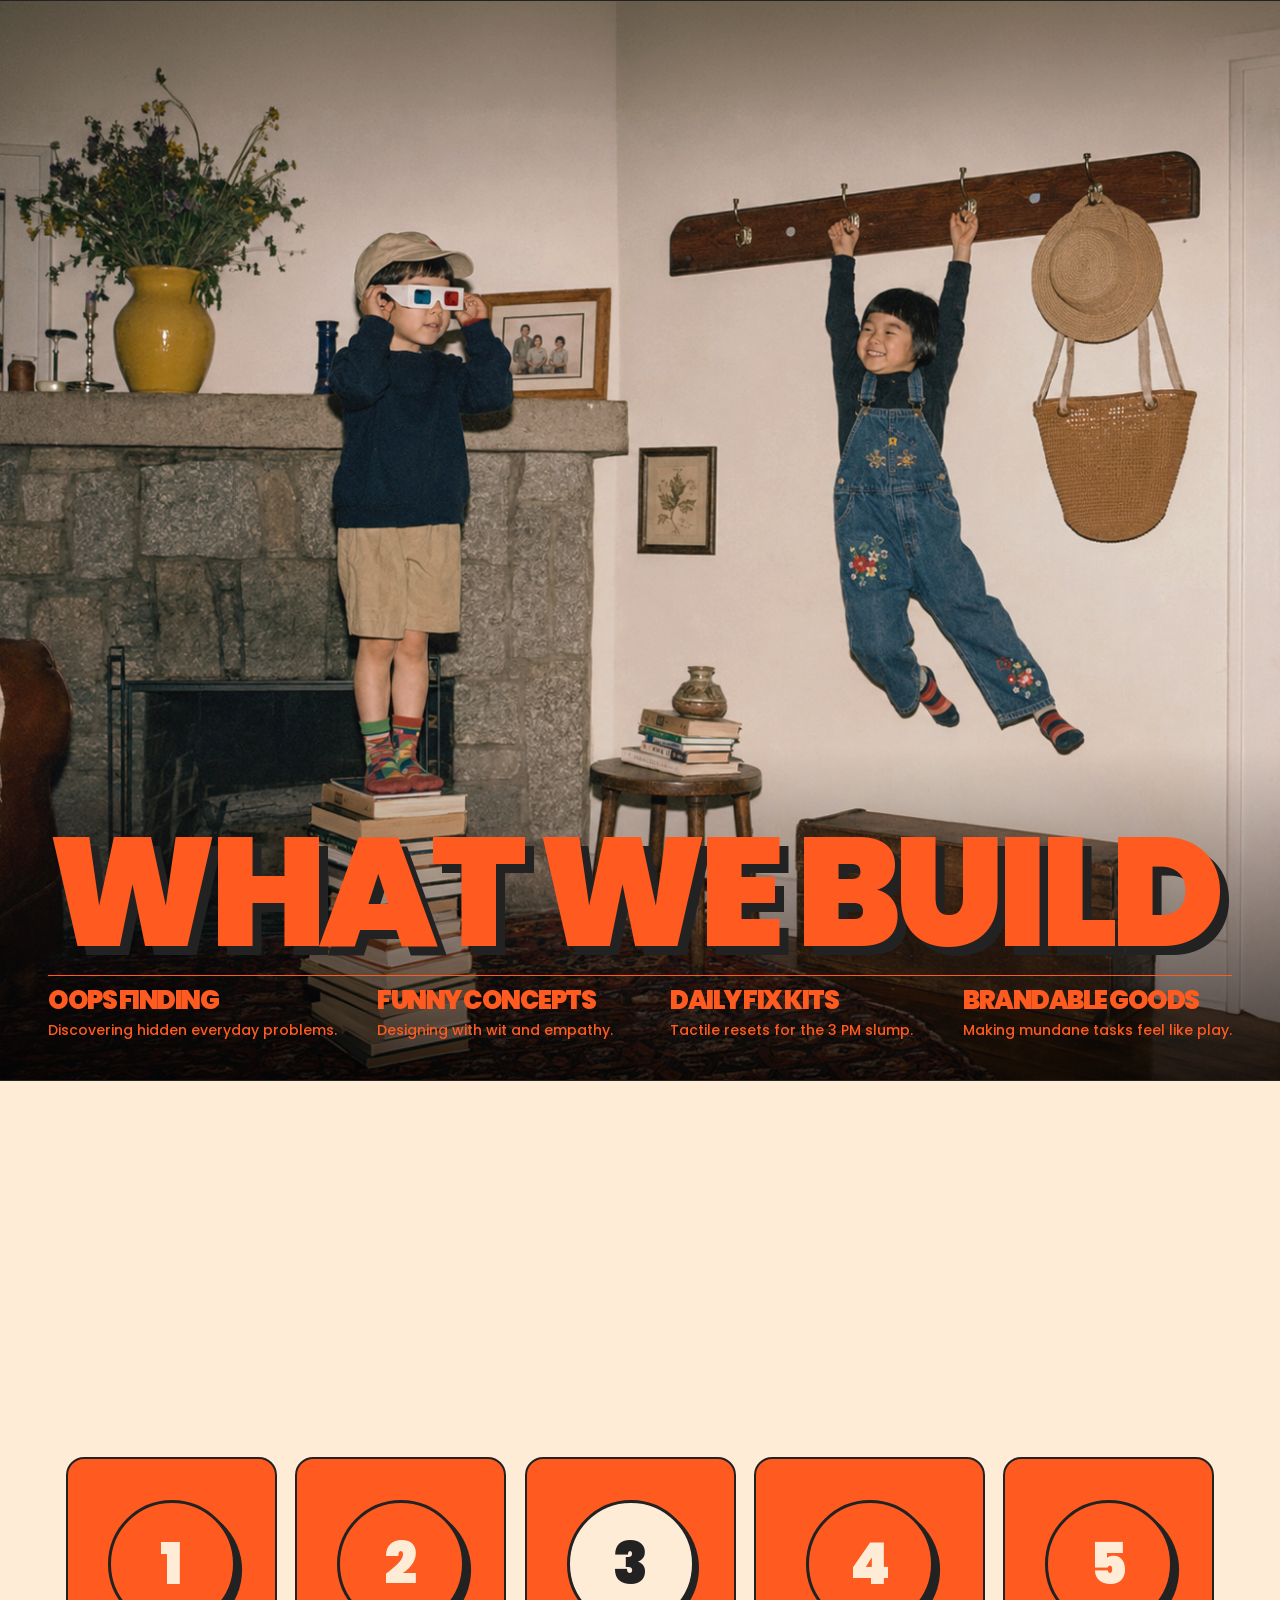
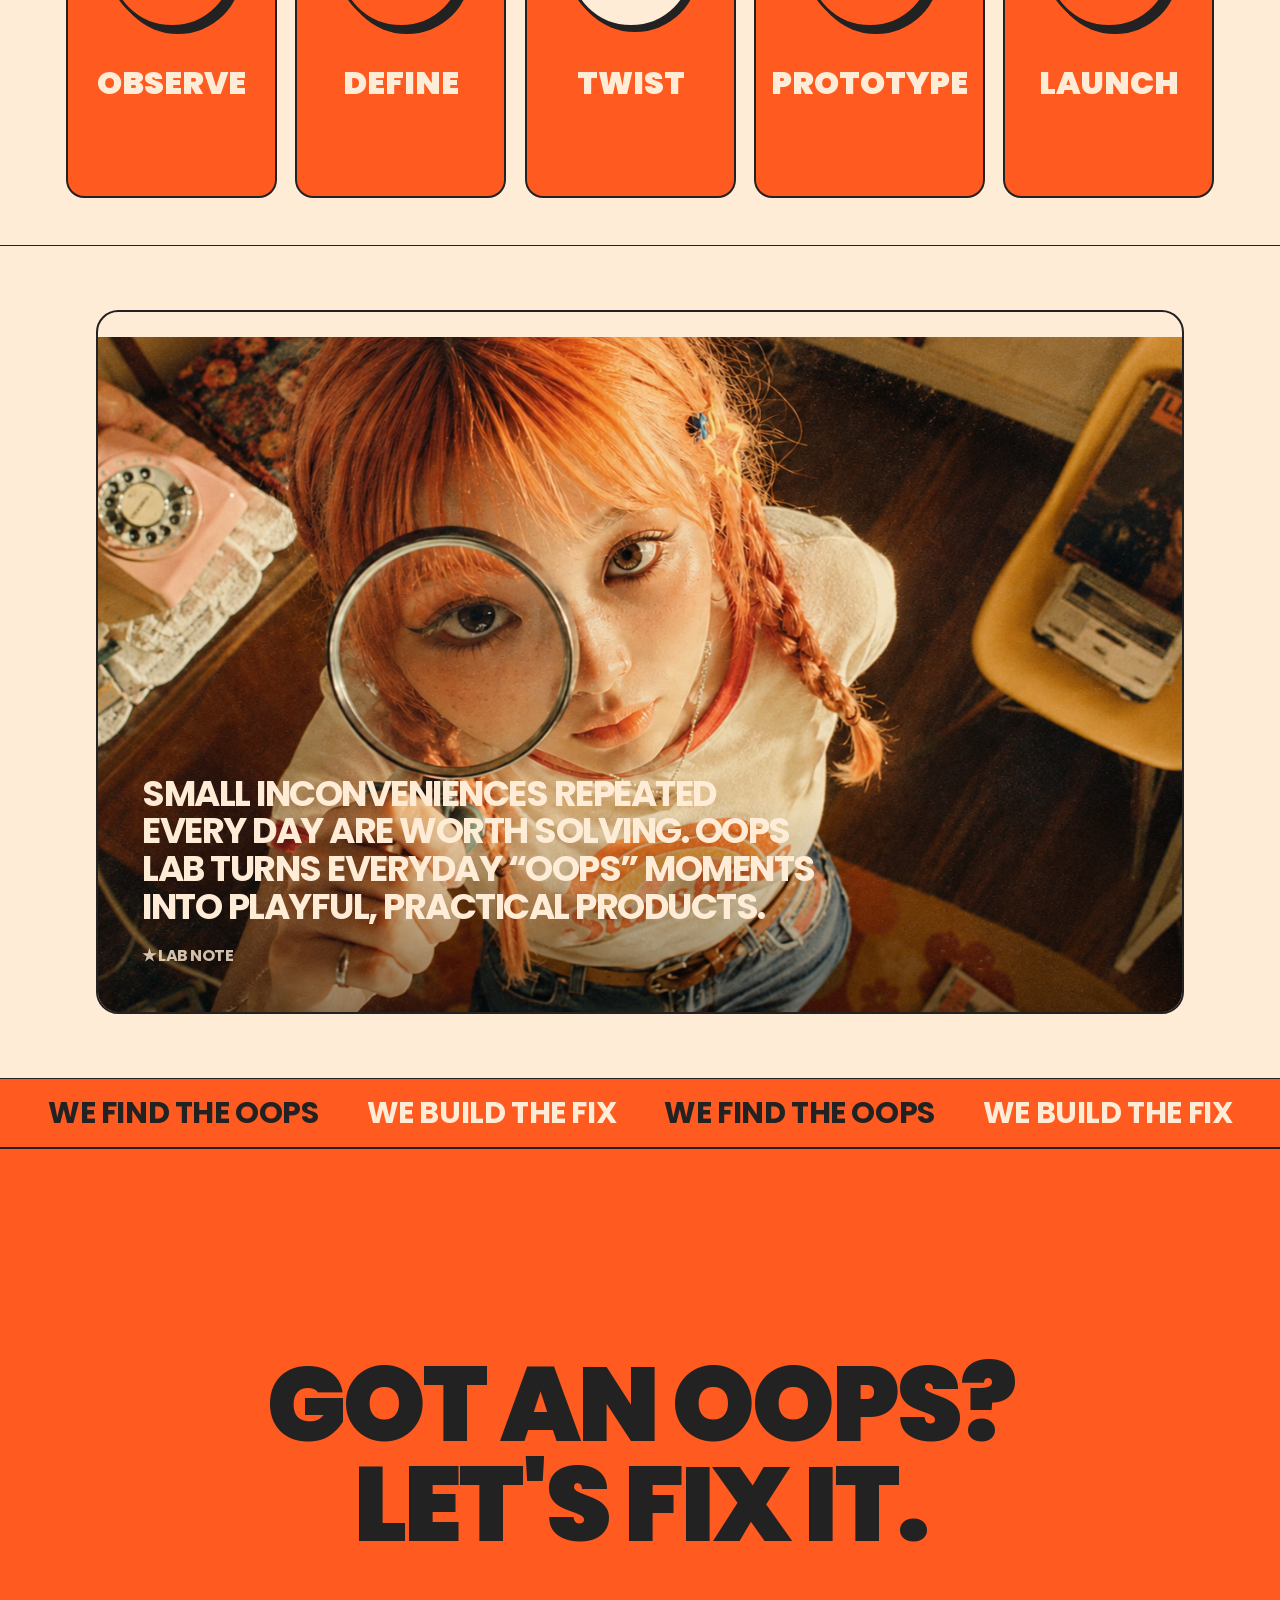
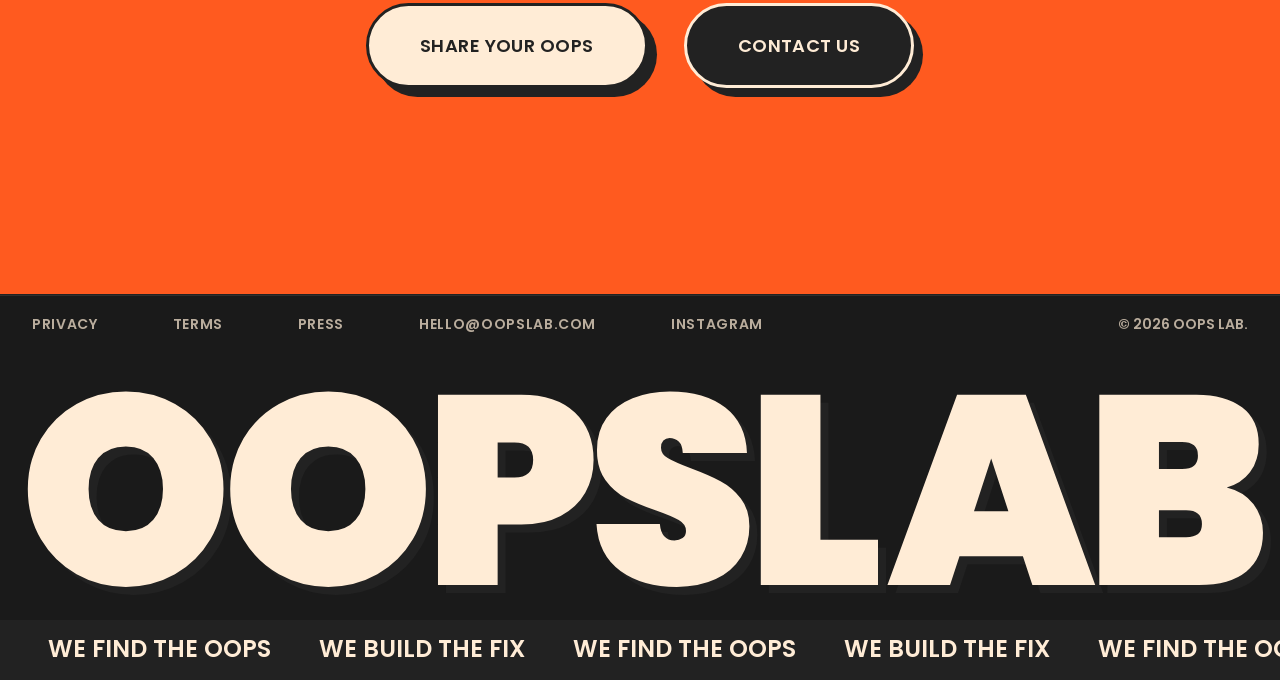
==== commit 3295ce6a: "up" ====
--- a/index.html
+++ b/index.html
@@ -1,388 +1,396 @@
 <!DOCTYPE html>
 <html lang="en">
+
 <head>
   <meta charset="UTF-8">
   <meta name="viewport" content="width=device-width, initial-scale=1.0">
   <title>Oops Lab - We find the little oops people face every day.</title>
-  <meta name="description" content="We see the oops. We build the fix. Everyday life is full of tiny oops, and we solve the micro-frictions that chip away at your sanity.">
+  <meta name="description"
+    content="We see the oops. We build the fix. Everyday life is full of tiny oops, and we solve the micro-frictions that chip away at your sanity.">
   <link rel="preconnect" href="https://fonts.googleapis.com">
   <link rel="preconnect" href="https://fonts.gstatic.com" crossorigin>
-  <link href="https://fonts.googleapis.com/css2?family=Plus+Jakarta+Sans:wght@400;500;600;700&family=Poppins:wght@400;500;600;700;800;900&display=swap" rel="stylesheet">
+  <link
+    href="https://fonts.googleapis.com/css2?family=Plus+Jakarta+Sans:wght@400;500;600;700&family=Poppins:wght@400;500;600;700;800;900&display=swap"
+    rel="stylesheet">
   <link rel="stylesheet" href="index.css">
 </head>
+
 <body>
   <div class="main-page-wrapper">
-  
-  <nav class="navbar">
-    <div class="nav-container">
-      <a href="#" class="logo">
-        <img src="assets/logo-new.png" alt="Oops Lab Logo" onerror="this.src='assets/logo.png'">
-      </a>
-      <div class="nav-links">
-        <a href="#fixes" class="active">FIXES</a>
-        <a href="#twist">OUR TWIST</a>
-        <a href="#process">PROCESS</a>
-        <a href="team.html">TEAM</a>
-        <a href="product.html">PRODUCT</a>
-      </div>
-      <button class="btn btn-dark">JOIN THE LAB</button>
+
+    <nav class="navbar">
+      <div class="nav-container">
+        <a href="#" class="logo">
+          <img src="assets/logo-new.png" alt="Oops Lab Logo" onerror="this.src='assets/logo.png'">
+        </a>
+        <div class="nav-links">
+          <a href="#fixes" class="active">FIXES</a>
+          <a href="#twist">OUR TWIST</a>
+          <a href="#process">PROCESS</a>
+          <a href="team.html">TEAM</a>
+          <a href="product.html">PRODUCT</a>
+        </div>
+        <button class="btn btn-dark">JOIN THE LAB</button>
+      </div>
+    </nav>
+
+    <!-- Peeking Holes Main Section -->
+    <section class="main-peeking-section">
+      <div class="main-background-wrapper">
+        <img src="assets/main-hero-bg.png" alt="Main Peeking Holes Background" class="main-bg-img">
+        <div class="oopslab-text-overlay">
+          <div class="oopslab-huge-text"><span>O</span><span>O</span><span>P</span><span>S</span><span
+              class="l-letter">L</span><span>A</span><span>B</span></div>
+        </div>
+      </div>
+    </section>
+
+    <!-- Ticker 1 (Black, White Text) -->
+    <div class="ticker ticker-black">
+      <div class="ticker-track reverse">
+        <div class="ticker-item"><span class="white">WE FIND THE OOPS</span></div>
+        <div class="ticker-item"><span class="white">WE BUILD THE FIX</span></div>
+        <div class="ticker-item"><span class="white">WE FIND THE OOPS</span></div>
+        <div class="ticker-item"><span class="white">WE BUILD THE FIX</span></div>
+        <div class="ticker-item"><span class="white">WE FIND THE OOPS</span></div>
+        <div class="ticker-item"><span class="white">WE BUILD THE FIX</span></div>
+        <div class="ticker-item"><span class="white">WE FIND THE OOPS</span></div>
+        <div class="ticker-item"><span class="white">WE BUILD THE FIX</span></div>
+      </div>
     </div>
-  </nav>
-
-  <!-- Peeking Holes Main Section -->
-  <section class="main-peeking-section">
-    <div class="main-background-wrapper">
-      <img src="assets/main-hero-bg.png" alt="Main Peeking Holes Background" class="main-bg-img">
-      <div class="oopslab-text-overlay">
-        <div class="oopslab-huge-text"><span>O</span><span>O</span><span>P</span><span>S</span><span class="l-letter">L</span><span>A</span><span>B</span></div>
+
+    <!-- HERO Section -->
+    <section class="hero-intro-section">
+      <div class="container hero-intro-content">
+        <h1 class="hero-intro-title">
+          <span class="line-text">WE FIND THE</span>
+          <span class="line-text">LITTLE</span>
+          <div class="oops-box-container">
+            <div class="oops-box">"OOPS!"</div>
+          </div>
+          <span class="line-text">PEOPLE FACE</span>
+          <span class="line-text">EVERY DAY.</span>
+        </h1>
+      </div>
+    </section>
+
+    <!-- Problem Section (Figma Reset) -->
+    <section class="problem-notes-section" id="fixes">
+      <div class="problem-notes-header-container">
+        <div class="problem-notes-header">
+          <h2>EVERYDAY LIFE IS<br>FULL OF TINY OOPS.</h2>
+        </div>
+      </div>
+
+      <div class="problem-notes-board-container">
+        <div class="retro-notes-board">
+          <!-- Row 1 -->
+          <div class="notes-row notes-row-1">
+            <div class="note-card card-w-340">
+              <span class="note-tag">Oops Note★</span>
+              <h3 class="note-heading">EVERY BAG HAS A BLACK HOLE.</h3>
+            </div>
+            <div class="note-icon-circle">
+              <img src="assets/icon-smile-new.svg" alt="Smile" class="note-icon-img">
+            </div>
+            <div class="note-card card-w-371">
+              <span class="note-tag">Oops Note★</span>
+              <h3 class="note-heading">I JUST HAD IT TWO SECONDS AGO.</h3>
+            </div>
+            <div class="note-card card-w-343">
+              <span class="note-tag">Oops Note★</span>
+              <h3 class="note-heading">NOT SERIOUS. STILL ANNOYING.</h3>
+            </div>
+            <div class="note-icon-circle">
+              <img src="assets/icon-glasses-new.svg" alt="Glasses" class="note-icon-img">
+            </div>
+            <div class="note-card card-w-395">
+              <span class="note-tag">Oops Note★</span>
+              <h3 class="note-heading">TINY THINGS CAUSE WEIRDLY BIG STRESS.</h3>
+            </div>
+            <div class="note-icon-circle">
+              <img src="assets/icon-smile-new.svg" alt="Smile" class="note-icon-img">
+            </div>
+            <div class="note-card card-w-340">
+              <span class="note-tag">Oops Note★</span>
+              <h3 class="note-heading">EVERY BAG HAS A BLACK HOLE.</h3>
+            </div>
+            <div class="note-icon-circle">
+              <img src="assets/icon-smile-new.svg" alt="Smile" class="note-icon-img">
+            </div>
+          </div>
+
+          <!-- Row 2 -->
+          <div class="notes-row notes-row-2">
+            <div class="note-icon-circle">
+              <img src="assets/icon-eyes-new.svg" alt="Eyes" class="note-icon-img">
+            </div>
+            <div class="note-card card-w-320">
+              <span class="note-tag">Oops Note★</span>
+              <h3 class="note-heading">TINY THINGS, HUGE STRESS.</h3>
+            </div>
+            <div class="note-card card-w-300">
+              <span class="note-tag">Oops Note★</span>
+              <h3 class="note-heading">MY BAG EATS EVERYTHING.</h3>
+            </div>
+            <div class="note-icon-circle">
+              <img src="assets/icon-smile-new.svg" alt="Smile" class="note-icon-img">
+            </div>
+            <div class="note-card card-w-300">
+              <span class="note-tag">Oops Note★</span>
+              <h3 class="note-heading">STILL SMALL. STILL ANNOYING.</h3>
+            </div>
+            <div class="note-card card-w-223">
+              <span class="note-tag">Oops Note★</span>
+              <h3 class="note-heading">DAILY LIFE NEEDS CLIPS.</h3>
+            </div>
+            <div class="note-icon-circle">
+              <img src="assets/icon-eyes-new.svg" alt="Eyes" class="note-icon-img">
+            </div>
+            <div class="note-card card-w-371">
+              <span class="note-tag">Oops Note★</span>
+              <h3 class="note-heading">KEYS DISAPPEAR WHEN I'M LATE.</h3>
+            </div>
+            <div class="note-icon-circle">
+              <img src="assets/icon-glasses-new.svg" alt="Glasses" class="note-icon-img">
+            </div>
+          </div>
+
+          <!-- Row 3 -->
+          <div class="notes-row notes-row-3">
+            <div class="note-card card-w-240">
+              <span class="note-tag">Oops Note★</span>
+              <h3 class="note-heading">TINY CHAOS, EVERY DAY.</h3>
+            </div>
+            <div class="note-icon-circle">
+              <img src="assets/icon-glasses-new.svg" alt="Glasses" class="note-icon-img">
+            </div>
+            <div class="note-card card-w-306">
+              <span class="note-tag">Oops Note★</span>
+              <h3 class="note-heading">I FOUND EVERYTHING EXCEPT IT.</h3>
+            </div>
+            <div class="note-card card-w-340">
+              <span class="note-tag">Oops Note★</span>
+              <h3 class="note-heading">TOO MANY TINY PROBLEMS.</h3>
+            </div>
+            <div class="note-icon-circle">
+              <img src="assets/icon-eyes-new.svg" alt="Eyes" class="note-icon-img">
+            </div>
+            <div class="note-card card-w-340">
+              <span class="note-tag">Oops Note★</span>
+              <h3 class="note-heading">CABLES LOVE GETTING TANGLED.</h3>
+            </div>
+            <div class="note-card card-w-340">
+              <span class="note-tag">Oops Note★</span>
+              <h3 class="note-heading">MY ESSENTIALS KEEP ESCAPING.</h3>
+            </div>
+            <div class="note-icon-circle">
+              <img src="assets/icon-smile-new.svg" alt="Smile" class="note-icon-img">
+            </div>
+            <div class="note-card card-w-340">
+              <span class="note-tag">Oops Note★</span>
+              <h3 class="note-heading">MY ESSENTIALS KEEP ESCAPING.</h3>
+            </div>
+          </div>
+        </div>
+      </div>
+    </section>
+
+    <!-- Solution Equation Section -->
+    <section class="solution-equation-section" id="twist">
+      <div class="container equation-container">
+        <span class="equation-text text-light">OOPS</span>
+        <div class="equation-arrow-container">
+          <img src="assets/arrow-right.svg" alt="Arrow" class="equation-arrow-img">
+        </div>
+        <div class="equation-twist-box-container">
+          <div class="equation-twist-box">TWIST</div>
+        </div>
+        <div class="equation-arrow-container">
+          <img src="assets/arrow-right.svg" alt="Arrow" class="equation-arrow-img">
+        </div>
+        <span class="equation-text text-light">FIX</span>
+      </div>
+    </section>
+
+    <!-- Ticker 2 (Orange Background, Alternating Text Colors) -->
+    <div class="ticker ticker-orange">
+      <div class="ticker-track reverse">
+        <div class="ticker-item"><span class="dark">WE FIND THE OOPS</span></div>
+        <div class="ticker-item"><span class="light">WE BUILD THE FIX</span></div>
+        <div class="ticker-item"><span class="dark">WE FIND THE OOPS</span></div>
+        <div class="ticker-item"><span class="light">WE BUILD THE FIX</span></div>
+        <div class="ticker-item"><span class="dark">WE FIND THE OOPS</span></div>
+        <div class="ticker-item"><span class="light">WE BUILD THE FIX</span></div>
+        <div class="ticker-item"><span class="dark">WE FIND THE OOPS</span></div>
+        <div class="ticker-item"><span class="light">WE BUILD THE FIX</span></div>
       </div>
     </div>
-  </section>
-
-  <!-- Ticker 1 (Black, White Text) -->
-  <div class="ticker ticker-black">
-    <div class="ticker-track reverse">
-      <div class="ticker-item"><span class="white">WE FIND THE OOPS</span></div>
-      <div class="ticker-item"><span class="white">WE BUILD THE FIX</span></div>
-      <div class="ticker-item"><span class="white">WE FIND THE OOPS</span></div>
-      <div class="ticker-item"><span class="white">WE BUILD THE FIX</span></div>
-      <div class="ticker-item"><span class="white">WE FIND THE OOPS</span></div>
-      <div class="ticker-item"><span class="white">WE BUILD THE FIX</span></div>
-      <div class="ticker-item"><span class="white">WE FIND THE OOPS</span></div>
-      <div class="ticker-item"><span class="white">WE BUILD THE FIX</span></div>
+
+    <!-- Features Section (Fireplace BG) -->
+    <section class="features-fireplace-section">
+      <div class="features-bg-overlay"></div>
+      <div class="container container-wide features-fireplace-container">
+        <h2 class="features-fireplace-title">WHAT WE BUILD</h2>
+
+        <div class="features-fireplace-grid">
+          <div class="feature-fireplace-card">
+            <h4 class="feature-title">OOPS FINDING</h4>
+            <p class="feature-desc">Discovering hidden everyday problems.</p>
+          </div>
+          <div class="feature-fireplace-card">
+            <h4 class="feature-title">FUNNY CONCEPTS</h4>
+            <p class="feature-desc">Designing with wit and empathy.</p>
+          </div>
+          <div class="feature-fireplace-card">
+            <h4 class="feature-title">DAILY FIX KITS</h4>
+            <p class="feature-desc">Tactile resets for the 3 PM slump.</p>
+          </div>
+          <div class="feature-fireplace-card">
+            <h4 class="feature-title">BRANDABLE GOODS</h4>
+            <p class="feature-desc">Making mundane tasks feel like play.</p>
+          </div>
+        </div>
+      </div>
+    </section>
+
+    <!-- How It Works Section (5 steps) -->
+    <section class="how-works-retro-section" id="process">
+      <div class="container container-wide how-works-retro-container">
+        <div class="how-works-header">
+          <h2 class="how-works-title">HOW IT WORKS</h2>
+          <p class="how-works-subtitle">
+            From spotting small daily problems to turning them into playful products, Oops Lab follows a simple process:
+            observe, define, twist, prototype, and launch.
+          </p>
+        </div>
+
+        <div class="how-works-steps-grid">
+          <!-- Step 1 -->
+          <div class="how-step-card">
+            <div class="how-step-circle">
+              <span class="how-step-num">1</span>
+            </div>
+            <h3 class="how-step-name">OBSERVE</h3>
+          </div>
+          <!-- Step 2 -->
+          <div class="how-step-card">
+            <div class="how-step-circle">
+              <span class="how-step-num">2</span>
+            </div>
+            <h3 class="how-step-name">DEFINE</h3>
+          </div>
+          <!-- Step 3 (Active TWIST style) -->
+          <div class="how-step-card">
+            <div class="how-step-circle circle-active">
+              <span class="how-step-num num-active">3</span>
+            </div>
+            <h3 class="how-step-name">TWIST</h3>
+          </div>
+          <!-- Step 4 -->
+          <div class="how-step-card">
+            <div class="how-step-circle">
+              <span class="how-step-num">4</span>
+            </div>
+            <h3 class="how-step-name">PROTOTYPE</h3>
+          </div>
+          <!-- Step 5 -->
+          <div class="how-step-card">
+            <div class="how-step-circle">
+              <span class="how-step-num">5</span>
+            </div>
+            <h3 class="how-step-name">LAUNCH</h3>
+          </div>
+        </div>
+      </div>
+    </section>
+
+    <!-- Vision / Lab Note Section (Girl BG) -->
+    <section class="vision-lab-section">
+      <div class="container container-wide vision-lab-container">
+        <div class="vision-lab-card">
+          <div class="vision-card-bg">
+            <img src="assets/vision-bg.png" alt="Lab Note Background" class="vision-bg-img">
+            <div class="vision-bg-gradient"></div>
+          </div>
+          <div class="vision-lab-content">
+            <blockquote class="vision-quote">
+              Small inconveniences repeated<br>
+              every day are worth solving. Oops<br>
+              Lab turns everyday “Oops” moments<br>
+              into playful, practical products.
+            </blockquote>
+            <span class="vision-author">★ LAB NOTE</span>
+          </div>
+        </div>
+      </div>
+    </section>
+
+    <!-- Ticker 3 (Orange Background, Alternating Text Colors) -->
+    <div class="ticker ticker-orange">
+      <div class="ticker-track reverse">
+        <div class="ticker-item"><span class="dark">WE FIND THE OOPS</span></div>
+        <div class="ticker-item"><span class="light">WE BUILD THE FIX</span></div>
+        <div class="ticker-item"><span class="dark">WE FIND THE OOPS</span></div>
+        <div class="ticker-item"><span class="light">WE BUILD THE FIX</span></div>
+        <div class="ticker-item"><span class="dark">WE FIND THE OOPS</span></div>
+        <div class="ticker-item"><span class="light">WE BUILD THE FIX</span></div>
+        <div class="ticker-item"><span class="dark">WE FIND THE OOPS</span></div>
+        <div class="ticker-item"><span class="light">WE BUILD THE FIX</span></div>
+      </div>
     </div>
-  </div>
-
-  <!-- HERO Section -->
-  <section class="hero-intro-section">
-    <div class="container hero-intro-content">
-      <h1 class="hero-intro-title">
-        <span class="line-text">WE FIND THE</span>
-        <span class="line-text">LITTLE</span>
-        <div class="oops-box-container">
-          <div class="oops-box">"OOPS!"</div>
-        </div>
-        <span class="line-text">PEOPLE FACE</span>
-        <span class="line-text">EVERY DAY.</span>
-      </h1>
+
+    <!-- CTA Section -->
+    <section class="cta-floating-section">
+      <div class="container cta-floating-container">
+        <h2 class="cta-floating-title">
+          GOT AN OOPS?<br>LET'S FIX IT.
+        </h2>
+        <div class="cta-floating-buttons">
+          <button class="btn btn-outline-light-offset">SHARE YOUR OOPS</button>
+          <button class="btn btn-dark-offset-light">CONTACT US</button>
+        </div>
+      </div>
+    </section>
+
+    <!-- Footer Section -->
+    <footer class="footer-retro">
+      <div class="container footer-retro-container">
+        <div class="footer-retro-links">
+          <a href="#">PRIVACY</a>
+          <a href="#">TERMS</a>
+          <a href="#">PRESS</a>
+          <a href="mailto:HELLO@OOPSLAB.COM">HELLO@OOPSLAB.COM</a>
+          <a href="#">INSTAGRAM</a>
+        </div>
+        <div class="footer-retro-copyright">
+          © 2026 OOPS LAB.
+        </div>
+      </div>
+
+      <!-- Huge bottom logo -->
+      <div class="footer-huge-logo-wrapper">
+        <div class="footer-huge-logo"><span>OOPS</span><span class="l-letter">L</span><span>AB</span></div>
+      </div>
+    </footer>
+
+    <!-- Ticker 4 (Black, White Text) -->
+    <div class="ticker ticker-black">
+      <div class="ticker-track reverse">
+        <div class="ticker-item"><span class="white">WE FIND THE OOPS</span></div>
+        <div class="ticker-item"><span class="white">WE BUILD THE FIX</span></div>
+        <div class="ticker-item"><span class="white">WE FIND THE OOPS</span></div>
+        <div class="ticker-item"><span class="white">WE BUILD THE FIX</span></div>
+        <div class="ticker-item"><span class="white">WE FIND THE OOPS</span></div>
+        <div class="ticker-item"><span class="white">WE BUILD THE FIX</span></div>
+        <div class="ticker-item"><span class="white">WE FIND THE OOPS</span></div>
+        <div class="ticker-item"><span class="white">WE BUILD THE FIX</span></div>
+      </div>
     </div>
-  </section>
-
-  <!-- Problem Section (Figma Reset) -->
-  <section class="problem-notes-section" id="fixes">
-    <div class="problem-notes-header-container">
-      <div class="problem-notes-header">
-        <h2>EVERYDAY LIFE IS<br>FULL OF TINY OOPS.</h2>
-      </div>
-    </div>
-    
-    <div class="problem-notes-board-container">
-      <div class="retro-notes-board">
-        <!-- Row 1 -->
-        <div class="notes-row notes-row-1">
-          <div class="note-card card-w-340">
-            <span class="note-tag">Oops Note★</span>
-            <h3 class="note-heading">EVERY BAG HAS A BLACK HOLE.</h3>
-          </div>
-          <div class="note-icon-circle">
-            <img src="assets/icon-smile-new.svg" alt="Smile" class="note-icon-img">
-          </div>
-          <div class="note-card card-w-371">
-            <span class="note-tag">Oops Note★</span>
-            <h3 class="note-heading">I JUST HAD IT TWO SECONDS AGO.</h3>
-          </div>
-          <div class="note-card card-w-343">
-            <span class="note-tag">Oops Note★</span>
-            <h3 class="note-heading">NOT SERIOUS. STILL ANNOYING.</h3>
-          </div>
-          <div class="note-icon-circle">
-            <img src="assets/icon-glasses-new.svg" alt="Glasses" class="note-icon-img">
-          </div>
-          <div class="note-card card-w-395">
-            <span class="note-tag">Oops Note★</span>
-            <h3 class="note-heading">TINY THINGS CAUSE WEIRDLY BIG STRESS.</h3>
-          </div>
-          <div class="note-icon-circle">
-            <img src="assets/icon-smile-new.svg" alt="Smile" class="note-icon-img">
-          </div>
-          <div class="note-card card-w-340">
-            <span class="note-tag">Oops Note★</span>
-            <h3 class="note-heading">EVERY BAG HAS A BLACK HOLE.</h3>
-          </div>
-          <div class="note-icon-circle">
-            <img src="assets/icon-smile-new.svg" alt="Smile" class="note-icon-img">
-          </div>
-        </div>
-        
-        <!-- Row 2 -->
-        <div class="notes-row notes-row-2">
-          <div class="note-icon-circle">
-            <img src="assets/icon-eyes-new.svg" alt="Eyes" class="note-icon-img">
-          </div>
-          <div class="note-card card-w-320">
-            <span class="note-tag">Oops Note★</span>
-            <h3 class="note-heading">TINY THINGS, HUGE STRESS.</h3>
-          </div>
-          <div class="note-card card-w-300">
-            <span class="note-tag">Oops Note★</span>
-            <h3 class="note-heading">MY BAG EATS EVERYTHING.</h3>
-          </div>
-          <div class="note-icon-circle">
-            <img src="assets/icon-smile-new.svg" alt="Smile" class="note-icon-img">
-          </div>
-          <div class="note-card card-w-300">
-            <span class="note-tag">Oops Note★</span>
-            <h3 class="note-heading">STILL SMALL. STILL ANNOYING.</h3>
-          </div>
-          <div class="note-card card-w-223">
-            <span class="note-tag">Oops Note★</span>
-            <h3 class="note-heading">DAILY LIFE NEEDS CLIPS.</h3>
-          </div>
-          <div class="note-icon-circle">
-            <img src="assets/icon-eyes-new.svg" alt="Eyes" class="note-icon-img">
-          </div>
-          <div class="note-card card-w-371">
-            <span class="note-tag">Oops Note★</span>
-            <h3 class="note-heading">KEYS DISAPPEAR WHEN I'M LATE.</h3>
-          </div>
-          <div class="note-icon-circle">
-            <img src="assets/icon-glasses-new.svg" alt="Glasses" class="note-icon-img">
-          </div>
-        </div>
-        
-        <!-- Row 3 -->
-        <div class="notes-row notes-row-3">
-          <div class="note-card card-w-240">
-            <span class="note-tag">Oops Note★</span>
-            <h3 class="note-heading">TINY CHAOS, EVERY DAY.</h3>
-          </div>
-          <div class="note-icon-circle">
-            <img src="assets/icon-glasses-new.svg" alt="Glasses" class="note-icon-img">
-          </div>
-          <div class="note-card card-w-306">
-            <span class="note-tag">Oops Note★</span>
-            <h3 class="note-heading">I FOUND EVERYTHING EXCEPT IT.</h3>
-          </div>
-          <div class="note-card card-w-340">
-            <span class="note-tag">Oops Note★</span>
-            <h3 class="note-heading">TOO MANY TINY PROBLEMS.</h3>
-          </div>
-          <div class="note-icon-circle">
-            <img src="assets/icon-eyes-new.svg" alt="Eyes" class="note-icon-img">
-          </div>
-          <div class="note-card card-w-340">
-            <span class="note-tag">Oops Note★</span>
-            <h3 class="note-heading">CABLES LOVE GETTING TANGLED.</h3>
-          </div>
-          <div class="note-card card-w-340">
-            <span class="note-tag">Oops Note★</span>
-            <h3 class="note-heading">MY ESSENTIALS KEEP ESCAPING.</h3>
-          </div>
-          <div class="note-icon-circle">
-            <img src="assets/icon-smile-new.svg" alt="Smile" class="note-icon-img">
-          </div>
-          <div class="note-card card-w-340">
-            <span class="note-tag">Oops Note★</span>
-            <h3 class="note-heading">MY ESSENTIALS KEEP ESCAPING.</h3>
-          </div>
-        </div>
-      </div>
-    </div>
-  </section>
-
-  <!-- Solution Equation Section -->
-  <section class="solution-equation-section" id="twist">
-    <div class="container equation-container">
-      <span class="equation-text text-light">OOPS</span>
-      <div class="equation-arrow-container">
-        <img src="assets/arrow-right.svg" alt="Arrow" class="equation-arrow-img">
-      </div>
-      <div class="equation-twist-box-container">
-        <div class="equation-twist-box">TWIST</div>
-      </div>
-      <div class="equation-arrow-container">
-        <img src="assets/arrow-right.svg" alt="Arrow" class="equation-arrow-img">
-      </div>
-      <span class="equation-text text-light">FIX</span>
-    </div>
-  </section>
-
-  <!-- Ticker 2 (Orange Background, Alternating Text Colors) -->
-  <div class="ticker ticker-orange">
-    <div class="ticker-track reverse">
-      <div class="ticker-item"><span class="dark">WE FIND THE OOPS</span></div>
-      <div class="ticker-item"><span class="light">WE BUILD THE FIX</span></div>
-      <div class="ticker-item"><span class="dark">WE FIND THE OOPS</span></div>
-      <div class="ticker-item"><span class="light">WE BUILD THE FIX</span></div>
-      <div class="ticker-item"><span class="dark">WE FIND THE OOPS</span></div>
-      <div class="ticker-item"><span class="light">WE BUILD THE FIX</span></div>
-      <div class="ticker-item"><span class="dark">WE FIND THE OOPS</span></div>
-      <div class="ticker-item"><span class="light">WE BUILD THE FIX</span></div>
-    </div>
-  </div>
-
-  <!-- Features Section (Fireplace BG) -->
-  <section class="features-fireplace-section">
-    <div class="features-bg-overlay"></div>
-    <div class="container container-wide features-fireplace-container">
-      <h2 class="features-fireplace-title animate-bounce-up">WHAT WE BUILD</h2>
-      
-      <div class="features-fireplace-grid">
-        <div class="feature-fireplace-card">
-          <h4 class="feature-title">OOPS FINDING</h4>
-          <p class="feature-desc">Discovering hidden everyday problems.</p>
-        </div>
-        <div class="feature-fireplace-card">
-          <h4 class="feature-title">FUNNY CONCEPTS</h4>
-          <p class="feature-desc">Designing with wit and empathy.</p>
-        </div>
-        <div class="feature-fireplace-card">
-          <h4 class="feature-title">DAILY FIX KITS</h4>
-          <p class="feature-desc">Tactile resets for the 3 PM slump.</p>
-        </div>
-        <div class="feature-fireplace-card">
-          <h4 class="feature-title">BRANDABLE GOODS</h4>
-          <p class="feature-desc">Making mundane tasks feel like play.</p>
-        </div>
-      </div>
-    </div>
-  </section>
-
-  <!-- How It Works Section (5 steps) -->
-  <section class="how-works-retro-section" id="process">
-    <div class="container container-wide how-works-retro-container">
-      <div class="how-works-header">
-        <h2 class="how-works-title">HOW IT WORKS</h2>
-        <p class="how-works-subtitle">
-          From spotting small daily problems to turning them into playful products, Oops Lab follows a simple process: observe, define, twist, prototype, and launch.
-        </p>
-      </div>
-      
-      <div class="how-works-steps-grid">
-        <!-- Step 1 -->
-        <div class="how-step-card">
-          <div class="how-step-circle">
-            <span class="how-step-num">1</span>
-          </div>
-          <h3 class="how-step-name">OBSERVE</h3>
-        </div>
-        <!-- Step 2 -->
-        <div class="how-step-card">
-          <div class="how-step-circle">
-            <span class="how-step-num">2</span>
-          </div>
-          <h3 class="how-step-name">DEFINE</h3>
-        </div>
-        <!-- Step 3 (Active TWIST style) -->
-        <div class="how-step-card">
-          <div class="how-step-circle circle-active">
-            <span class="how-step-num num-active">3</span>
-          </div>
-          <h3 class="how-step-name">TWIST</h3>
-        </div>
-        <!-- Step 4 -->
-        <div class="how-step-card">
-          <div class="how-step-circle">
-            <span class="how-step-num">4</span>
-          </div>
-          <h3 class="how-step-name">PROTOTYPE</h3>
-        </div>
-        <!-- Step 5 -->
-        <div class="how-step-card">
-          <div class="how-step-circle">
-            <span class="how-step-num">5</span>
-          </div>
-          <h3 class="how-step-name">LAUNCH</h3>
-        </div>
-      </div>
-    </div>
-  </section>
-
-  <!-- Vision / Lab Note Section (Girl BG) -->
-  <section class="vision-lab-section">
-    <div class="container container-wide vision-lab-container">
-      <div class="vision-lab-card">
-        <div class="vision-card-bg">
-          <img src="assets/vision-bg.png" alt="Lab Note Background" class="vision-bg-img">
-          <div class="vision-bg-gradient"></div>
-        </div>
-        <div class="vision-lab-content">
-          <blockquote class="vision-quote">
-            Small inconveniences repeated<br>
-            every day are worth solving. Oops<br>
-            Lab turns everyday “Oops” moments<br>
-            into playful, practical products.
-          </blockquote>
-          <span class="vision-author">★ LAB NOTE</span>
-        </div>
-      </div>
-    </div>
-  </section>
-
-  <!-- Ticker 3 (Orange Background, Alternating Text Colors) -->
-  <div class="ticker ticker-orange">
-    <div class="ticker-track reverse">
-      <div class="ticker-item"><span class="dark">WE FIND THE OOPS</span></div>
-      <div class="ticker-item"><span class="light">WE BUILD THE FIX</span></div>
-      <div class="ticker-item"><span class="dark">WE FIND THE OOPS</span></div>
-      <div class="ticker-item"><span class="light">WE BUILD THE FIX</span></div>
-      <div class="ticker-item"><span class="dark">WE FIND THE OOPS</span></div>
-      <div class="ticker-item"><span class="light">WE BUILD THE FIX</span></div>
-      <div class="ticker-item"><span class="dark">WE FIND THE OOPS</span></div>
-      <div class="ticker-item"><span class="light">WE BUILD THE FIX</span></div>
-    </div>
-  </div>
-
-  <!-- CTA Section -->
-  <section class="cta-floating-section">
-    <div class="container cta-floating-container">
-      <h2 class="cta-floating-title">
-        GOT AN OOPS?<br>LET'S FIX IT.
-      </h2>
-      <div class="cta-floating-buttons">
-        <button class="btn btn-outline-light-offset">SHARE YOUR OOPS</button>
-        <button class="btn btn-dark-offset-light">CONTACT US</button>
-      </div>
-    </div>
-  </section>
-
-  <!-- Footer Section -->
-  <footer class="footer-retro">
-    <div class="container footer-retro-container">
-      <div class="footer-retro-links">
-        <a href="#">PRIVACY</a>
-        <a href="#">TERMS</a>
-        <a href="#">PRESS</a>
-        <a href="mailto:HELLO@OOPSLAB.COM">HELLO@OOPSLAB.COM</a>
-        <a href="#">INSTAGRAM</a>
-      </div>
-      <div class="footer-retro-copyright">
-        © 2026 OOPS LAB.
-      </div>
-    </div>
-    
-    <!-- Huge bottom logo -->
-    <div class="footer-huge-logo-wrapper">
-      <div class="footer-huge-logo animate-bounce-up"><span>OOPS</span><span class="l-letter">L</span><span>AB</span></div>
-    </div>
-  </footer>
-
-  <!-- Ticker 4 (Black, White Text) -->
-  <div class="ticker ticker-black">
-    <div class="ticker-track reverse">
-      <div class="ticker-item"><span class="white">WE FIND THE OOPS</span></div>
-      <div class="ticker-item"><span class="white">WE BUILD THE FIX</span></div>
-      <div class="ticker-item"><span class="white">WE FIND THE OOPS</span></div>
-      <div class="ticker-item"><span class="white">WE BUILD THE FIX</span></div>
-      <div class="ticker-item"><span class="white">WE FIND THE OOPS</span></div>
-      <div class="ticker-item"><span class="white">WE BUILD THE FIX</span></div>
-      <div class="ticker-item"><span class="white">WE FIND THE OOPS</span></div>
-      <div class="ticker-item"><span class="white">WE BUILD THE FIX</span></div>
-    </div>
-  </div>
-  
+
   </div> <!-- .main-page-wrapper -->
 
   <script src="script.js"></script>
 </body>
-</html>
+
+</html>
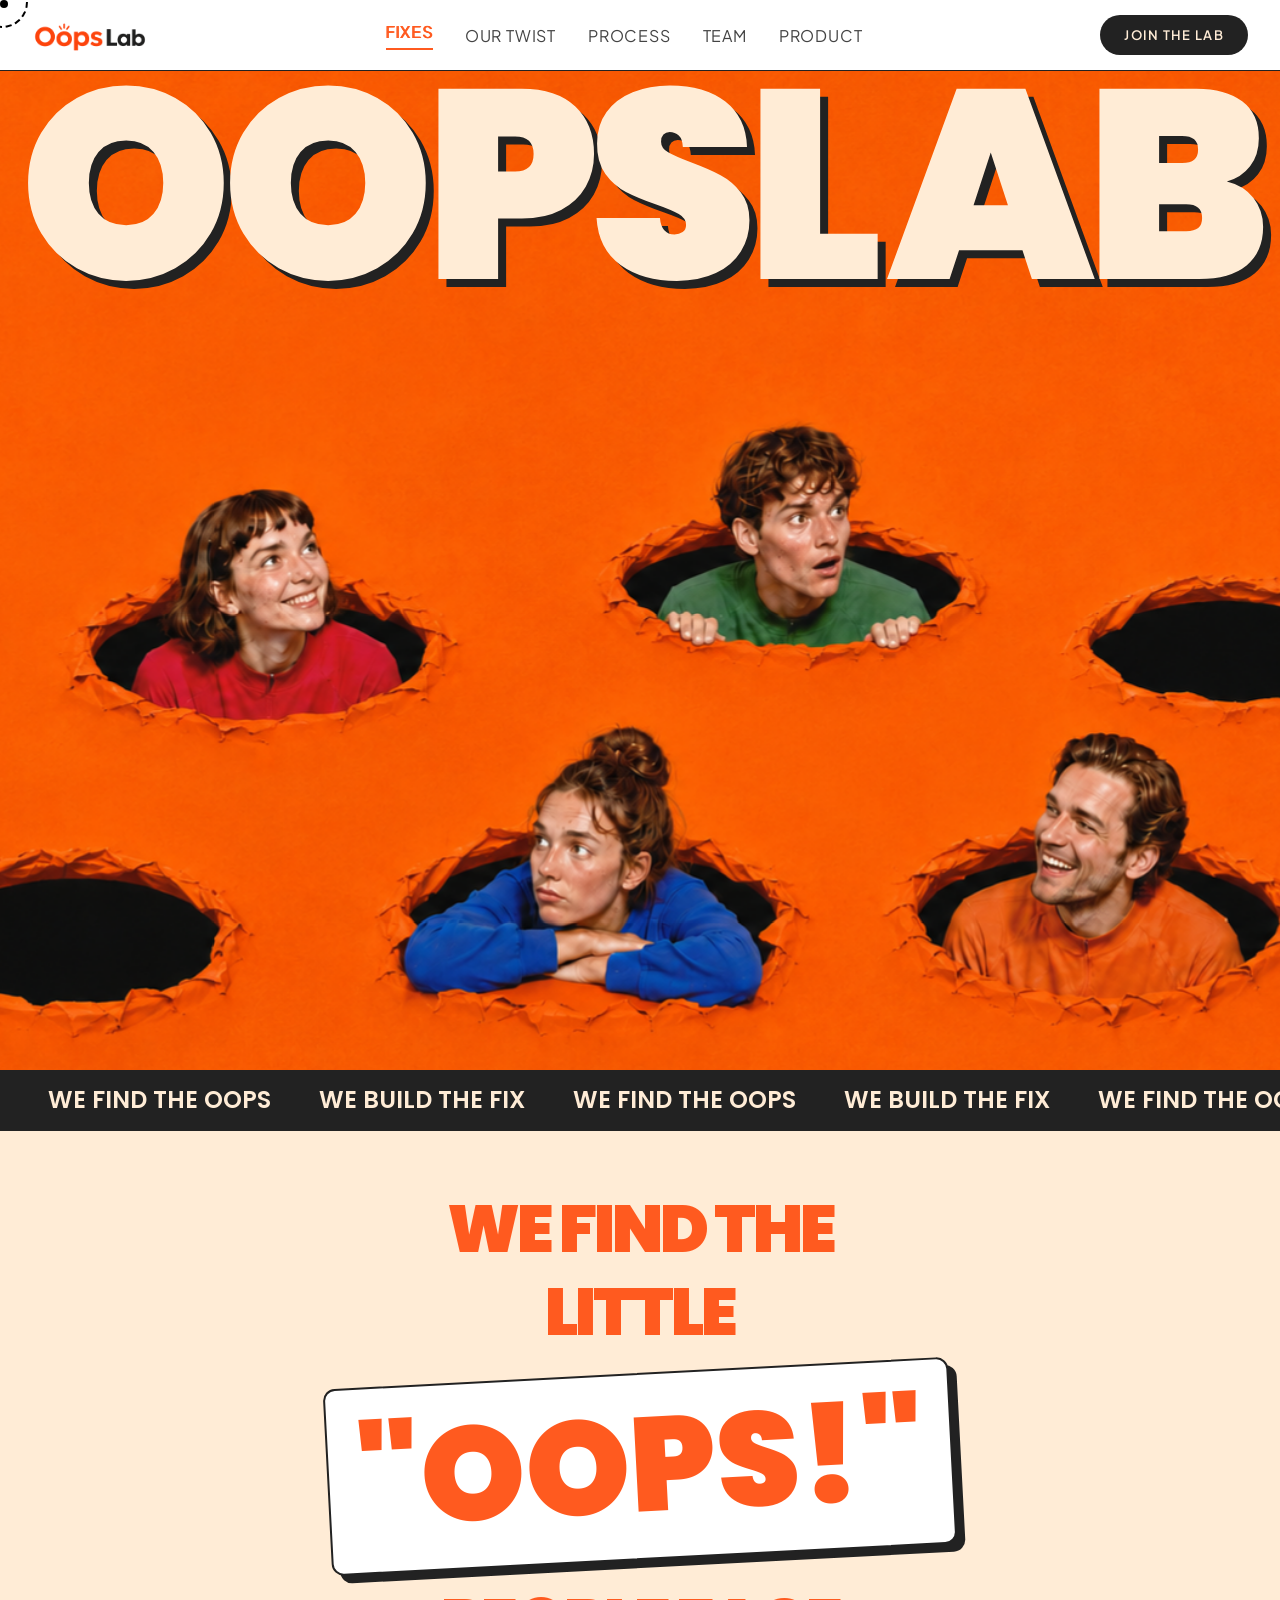
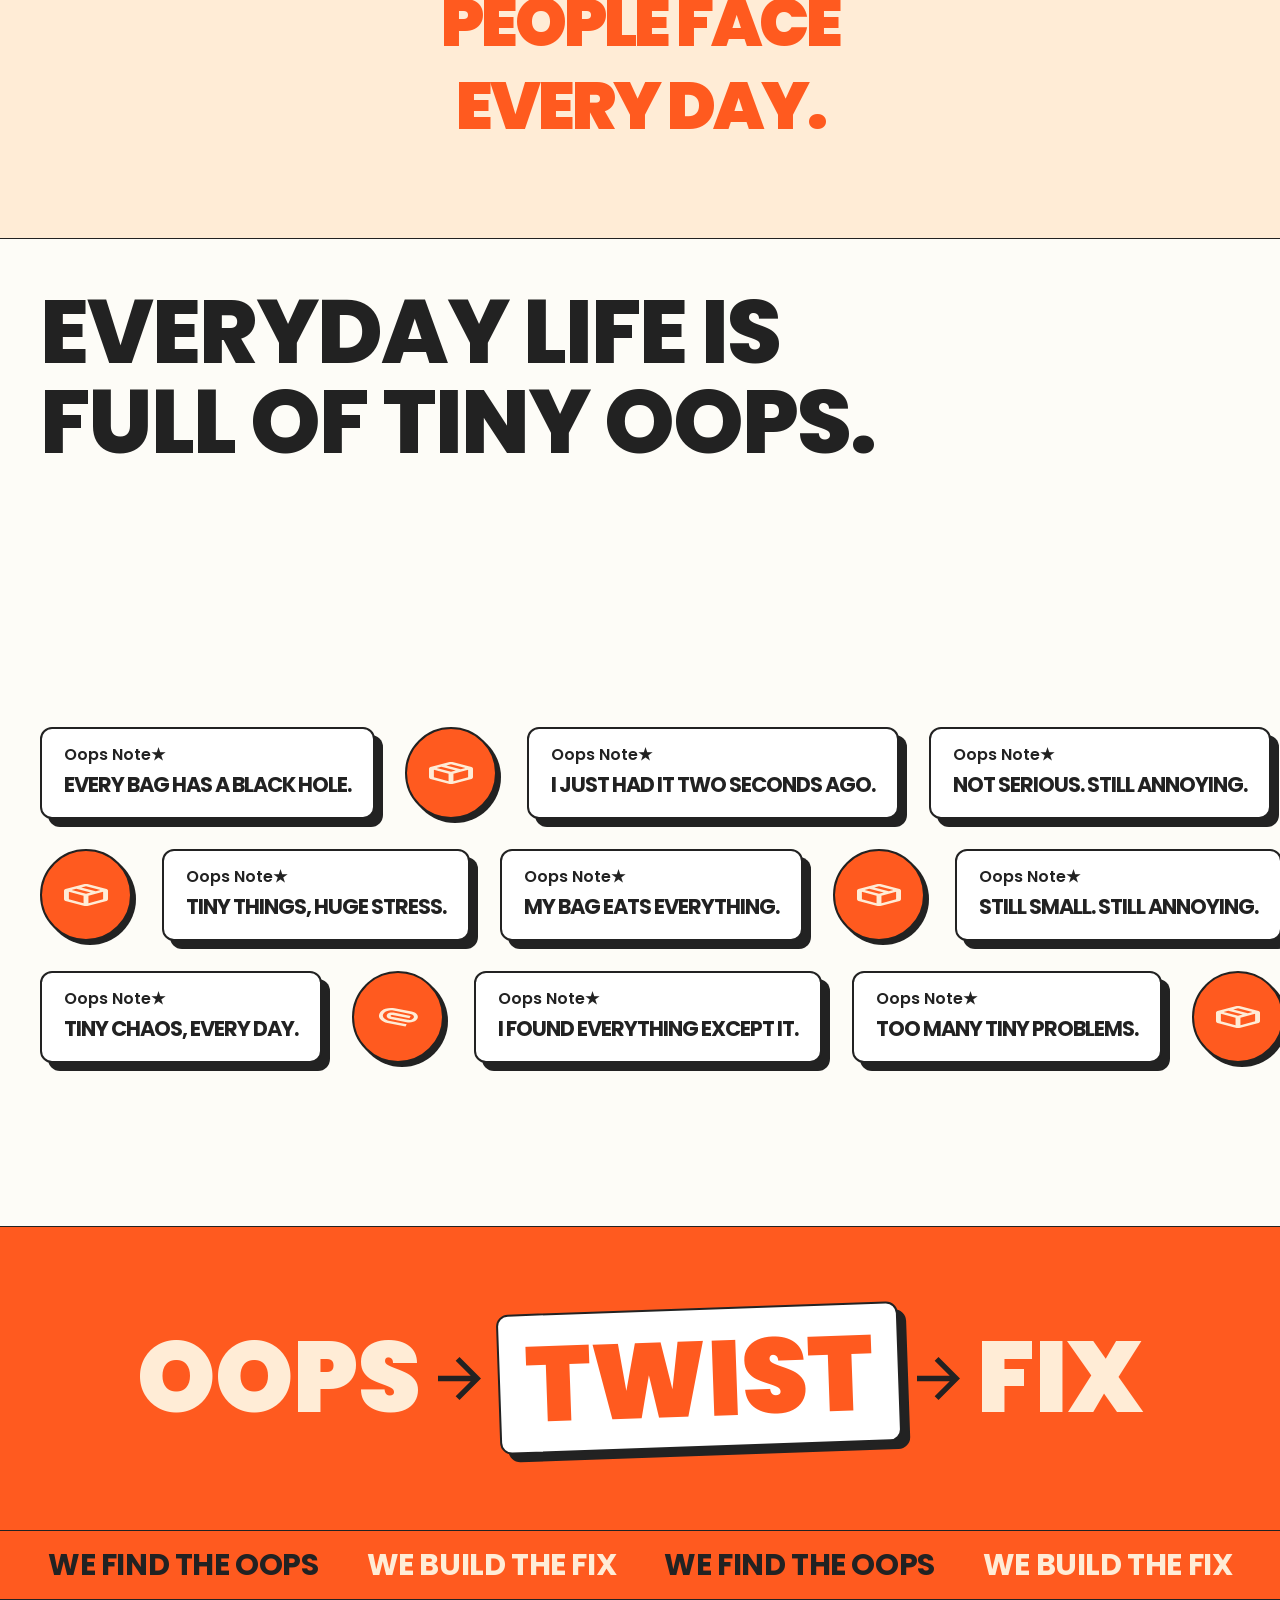
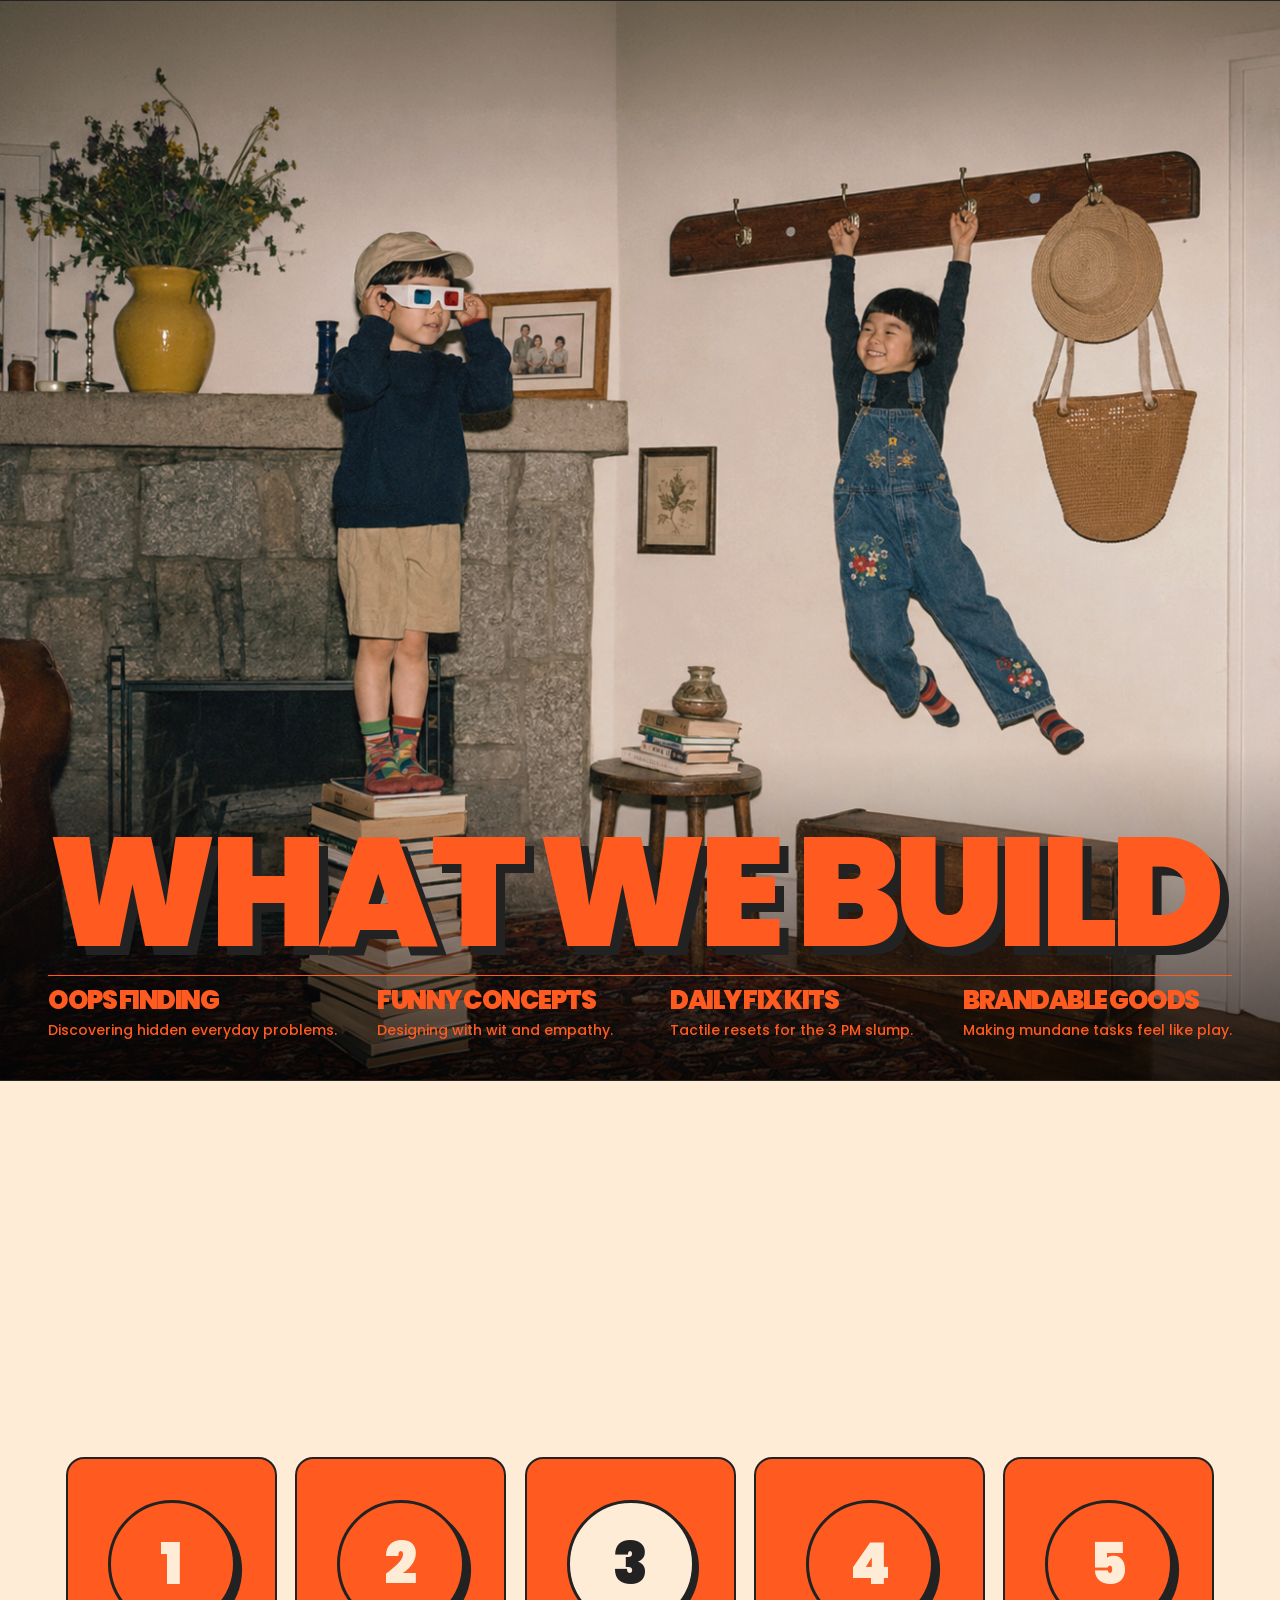
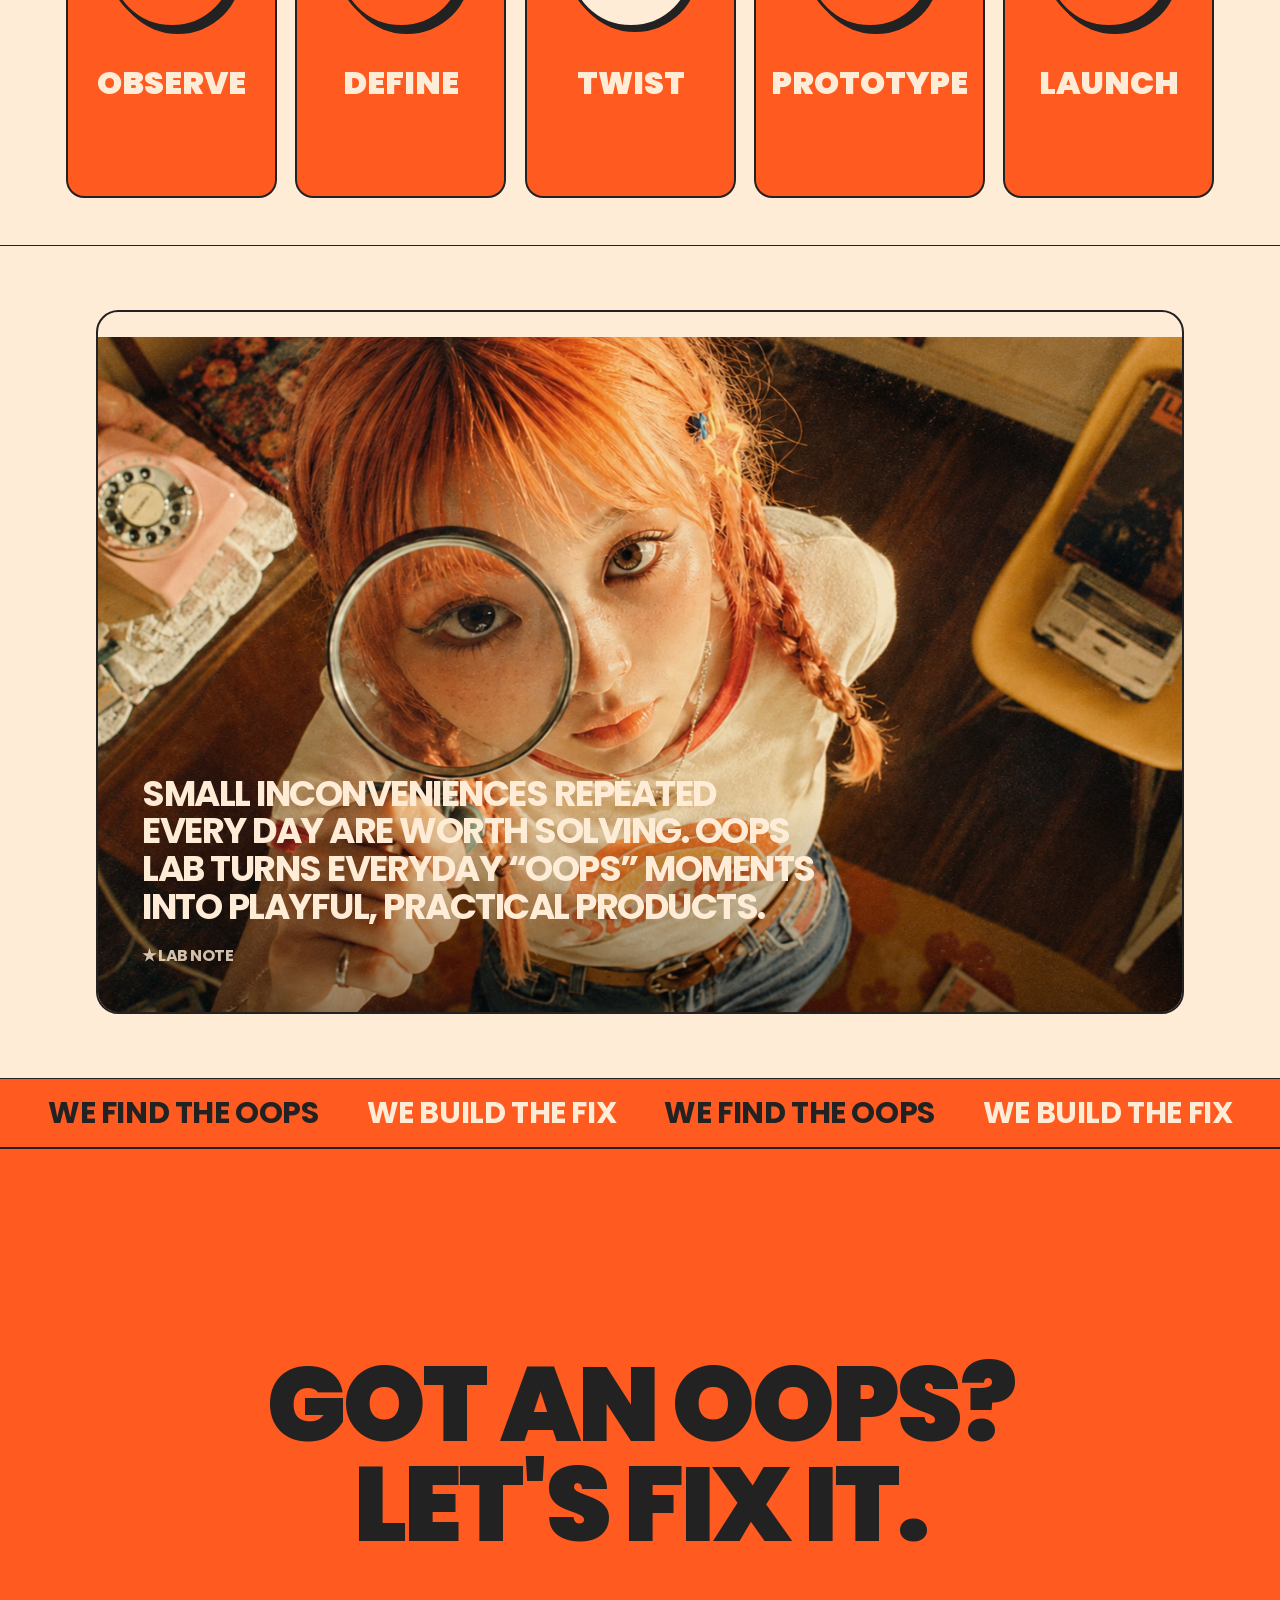
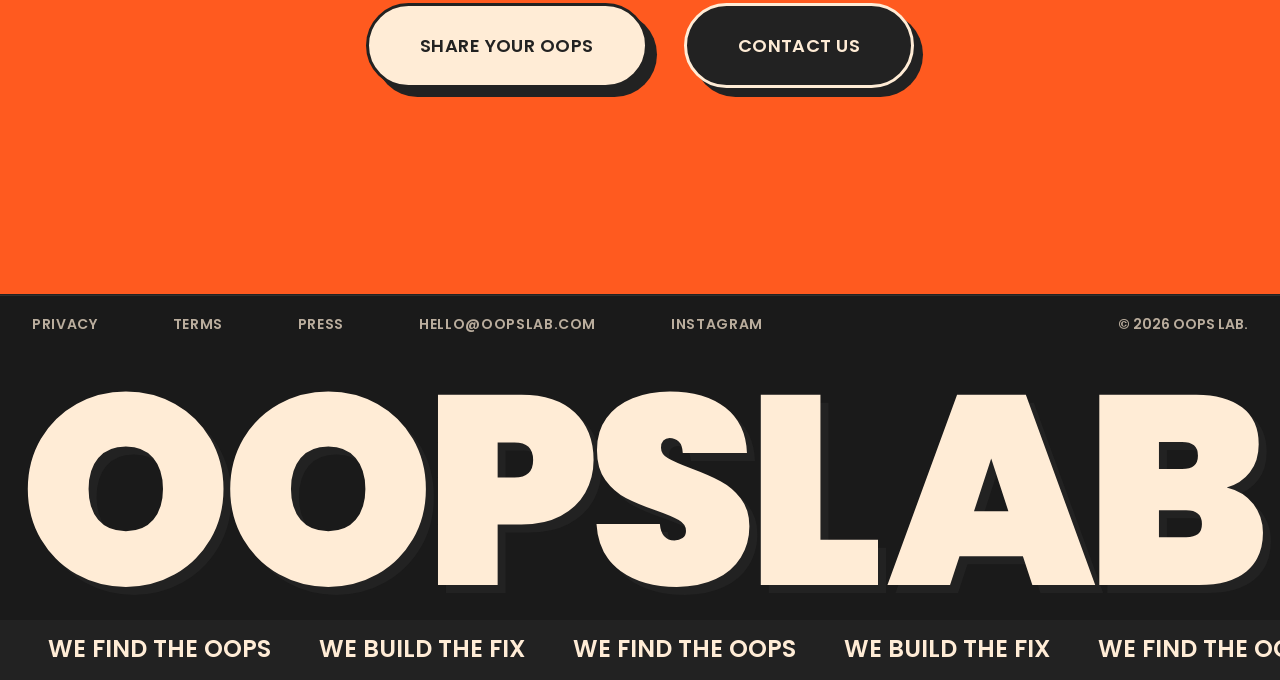
==== commit 68ac8a78: "ij" ====
--- a/index.html
+++ b/index.html
@@ -231,7 +231,7 @@
     <section class="features-fireplace-section">
       <div class="features-bg-overlay"></div>
       <div class="container container-wide features-fireplace-container">
-        <h2 class="features-fireplace-title">WHAT WE BUILD</h2>
+        <h2 class="features-fireplace-title animate-bounce-up">WHAT WE BUILD</h2>
 
         <div class="features-fireplace-grid">
           <div class="feature-fireplace-card">
@@ -370,7 +370,7 @@
 
       <!-- Huge bottom logo -->
       <div class="footer-huge-logo-wrapper">
-        <div class="footer-huge-logo"><span>OOPS</span><span class="l-letter">L</span><span>AB</span></div>
+        <div class="footer-huge-logo animate-bounce-up"><span>OOPS</span><span class="l-letter">L</span><span>AB</span></div>
       </div>
     </footer>
 
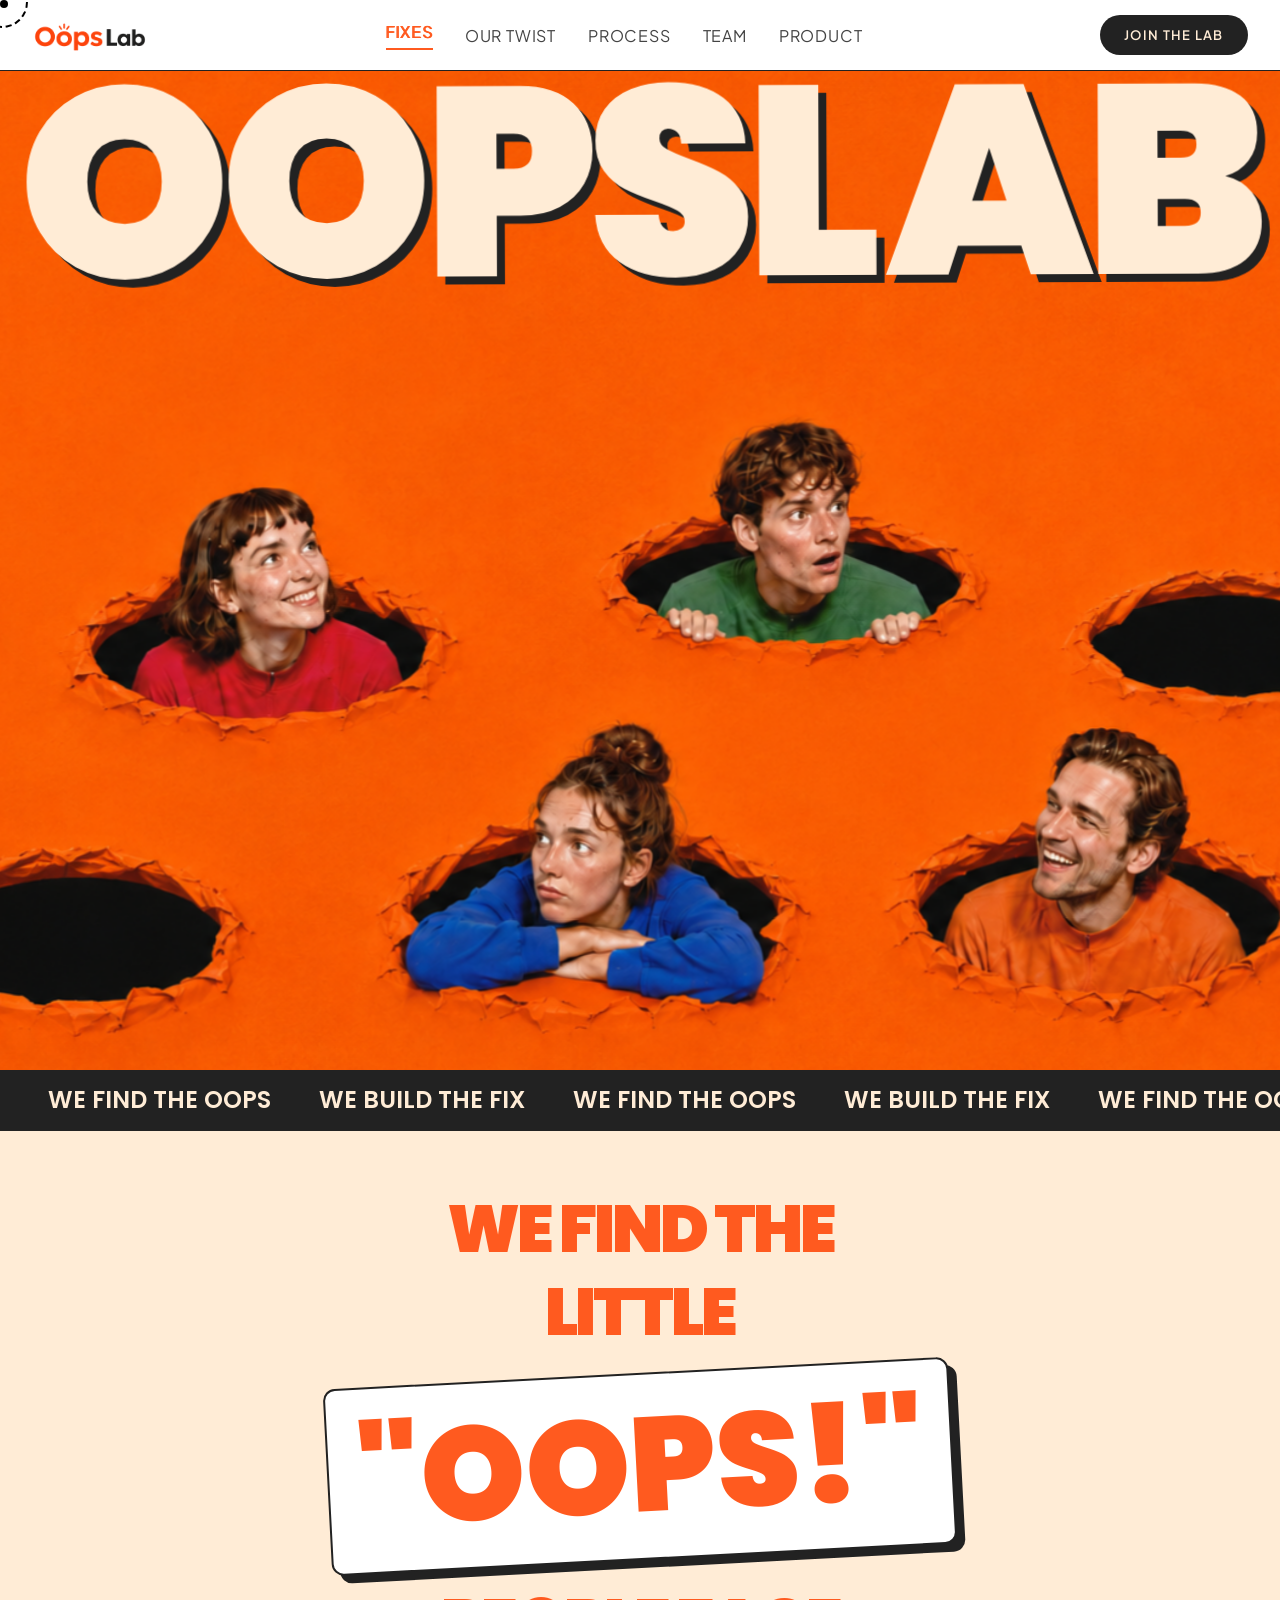
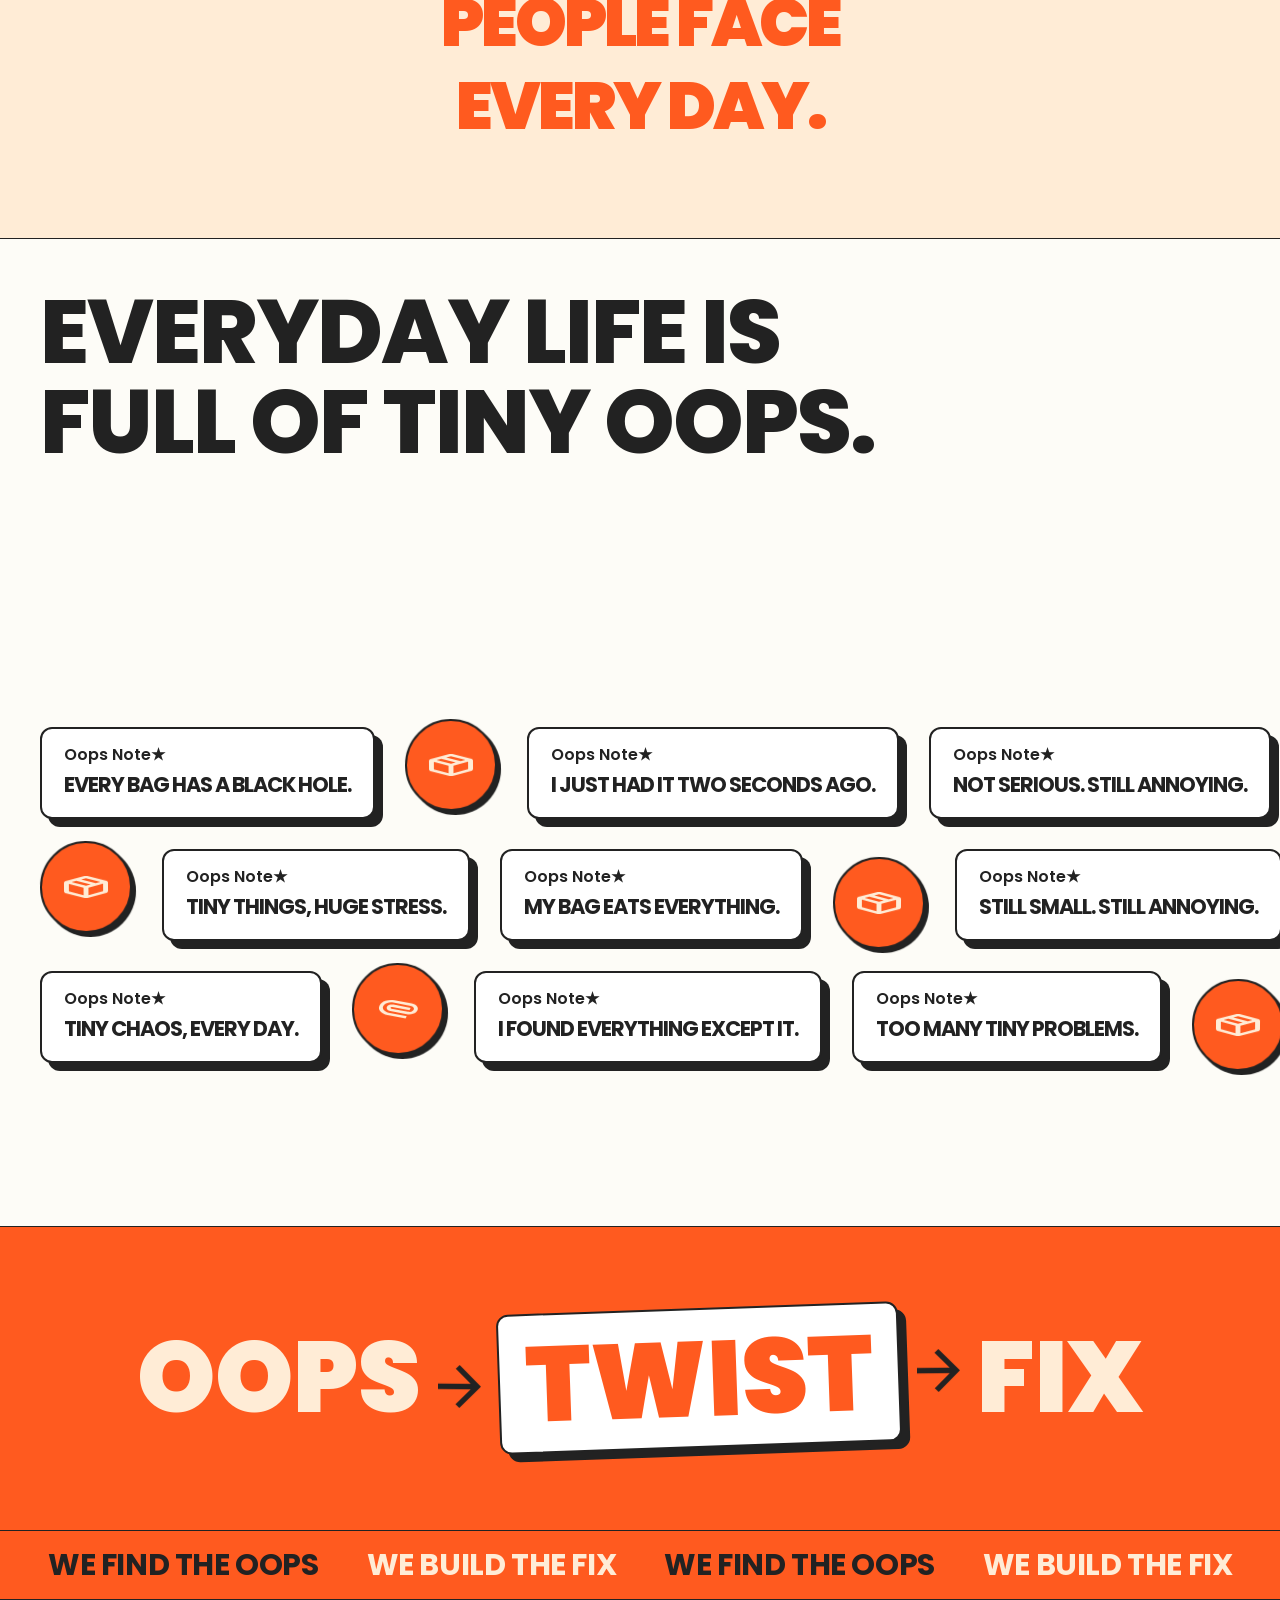
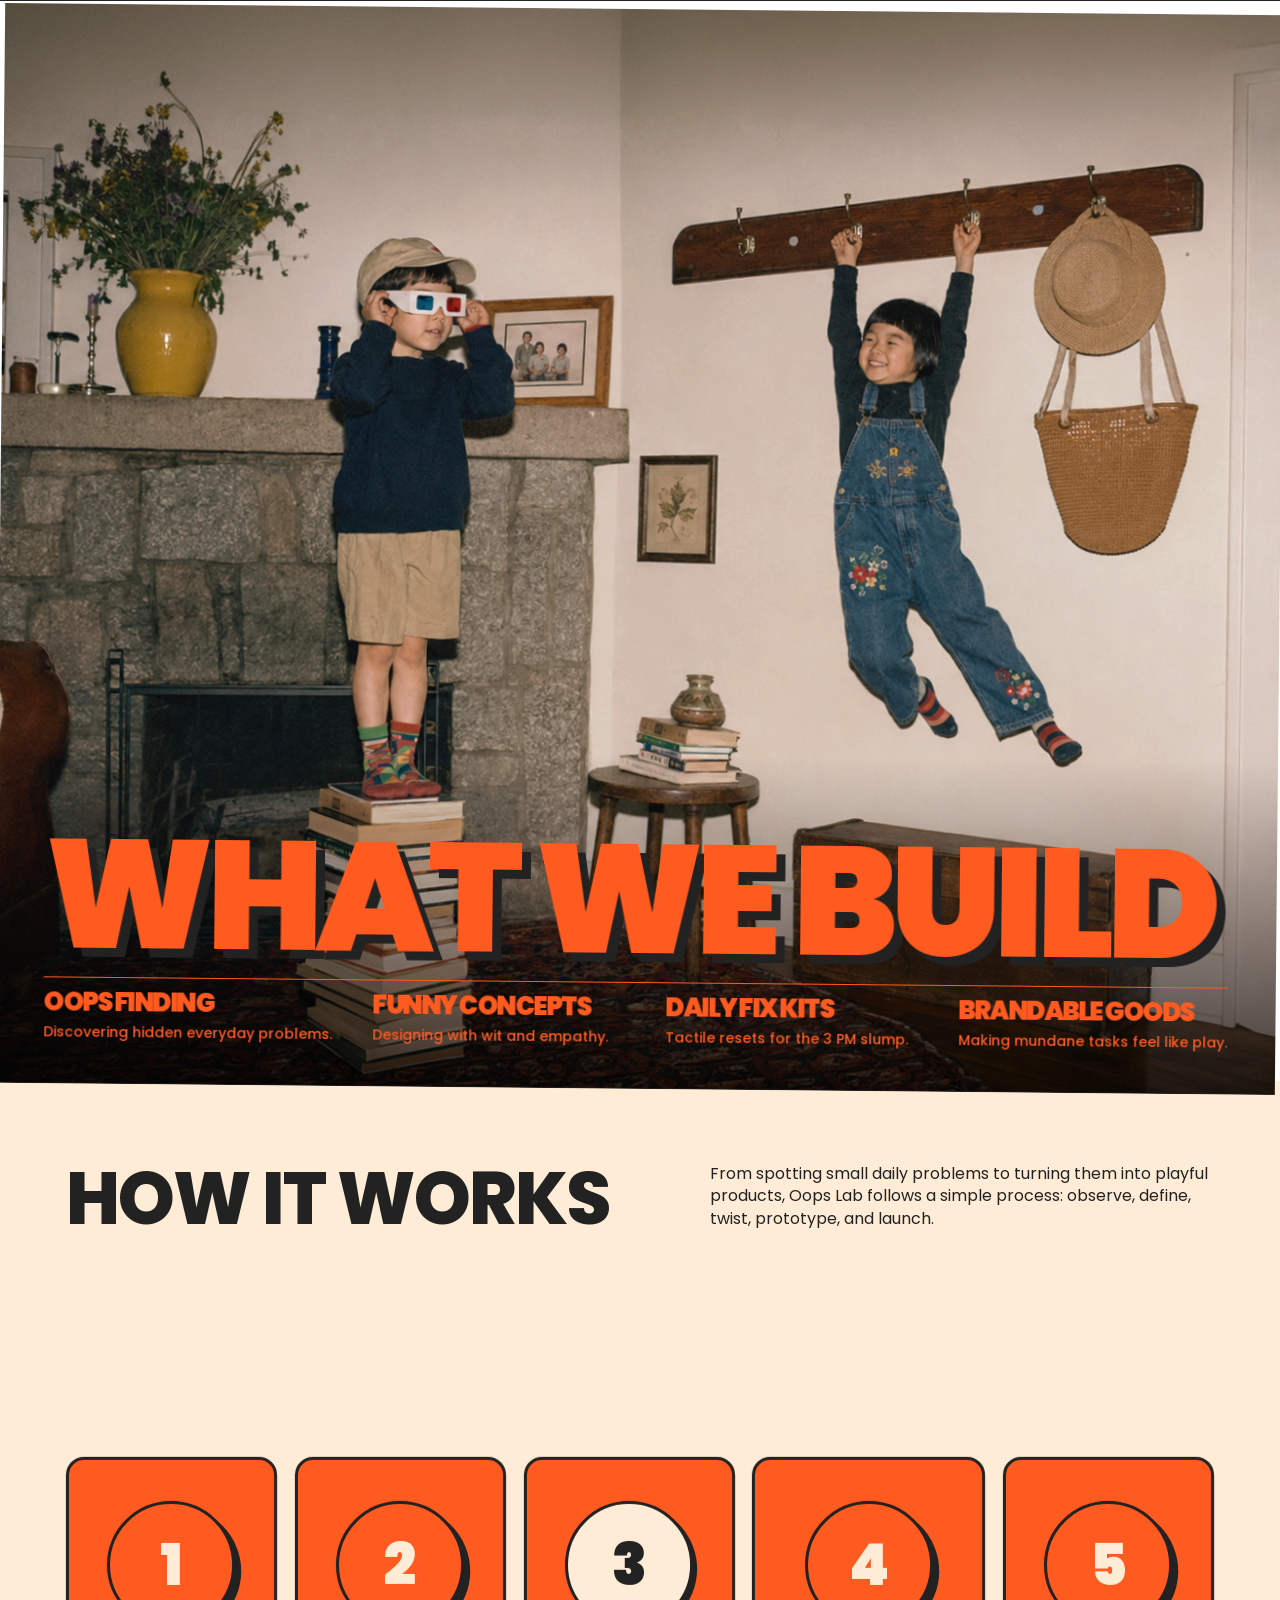
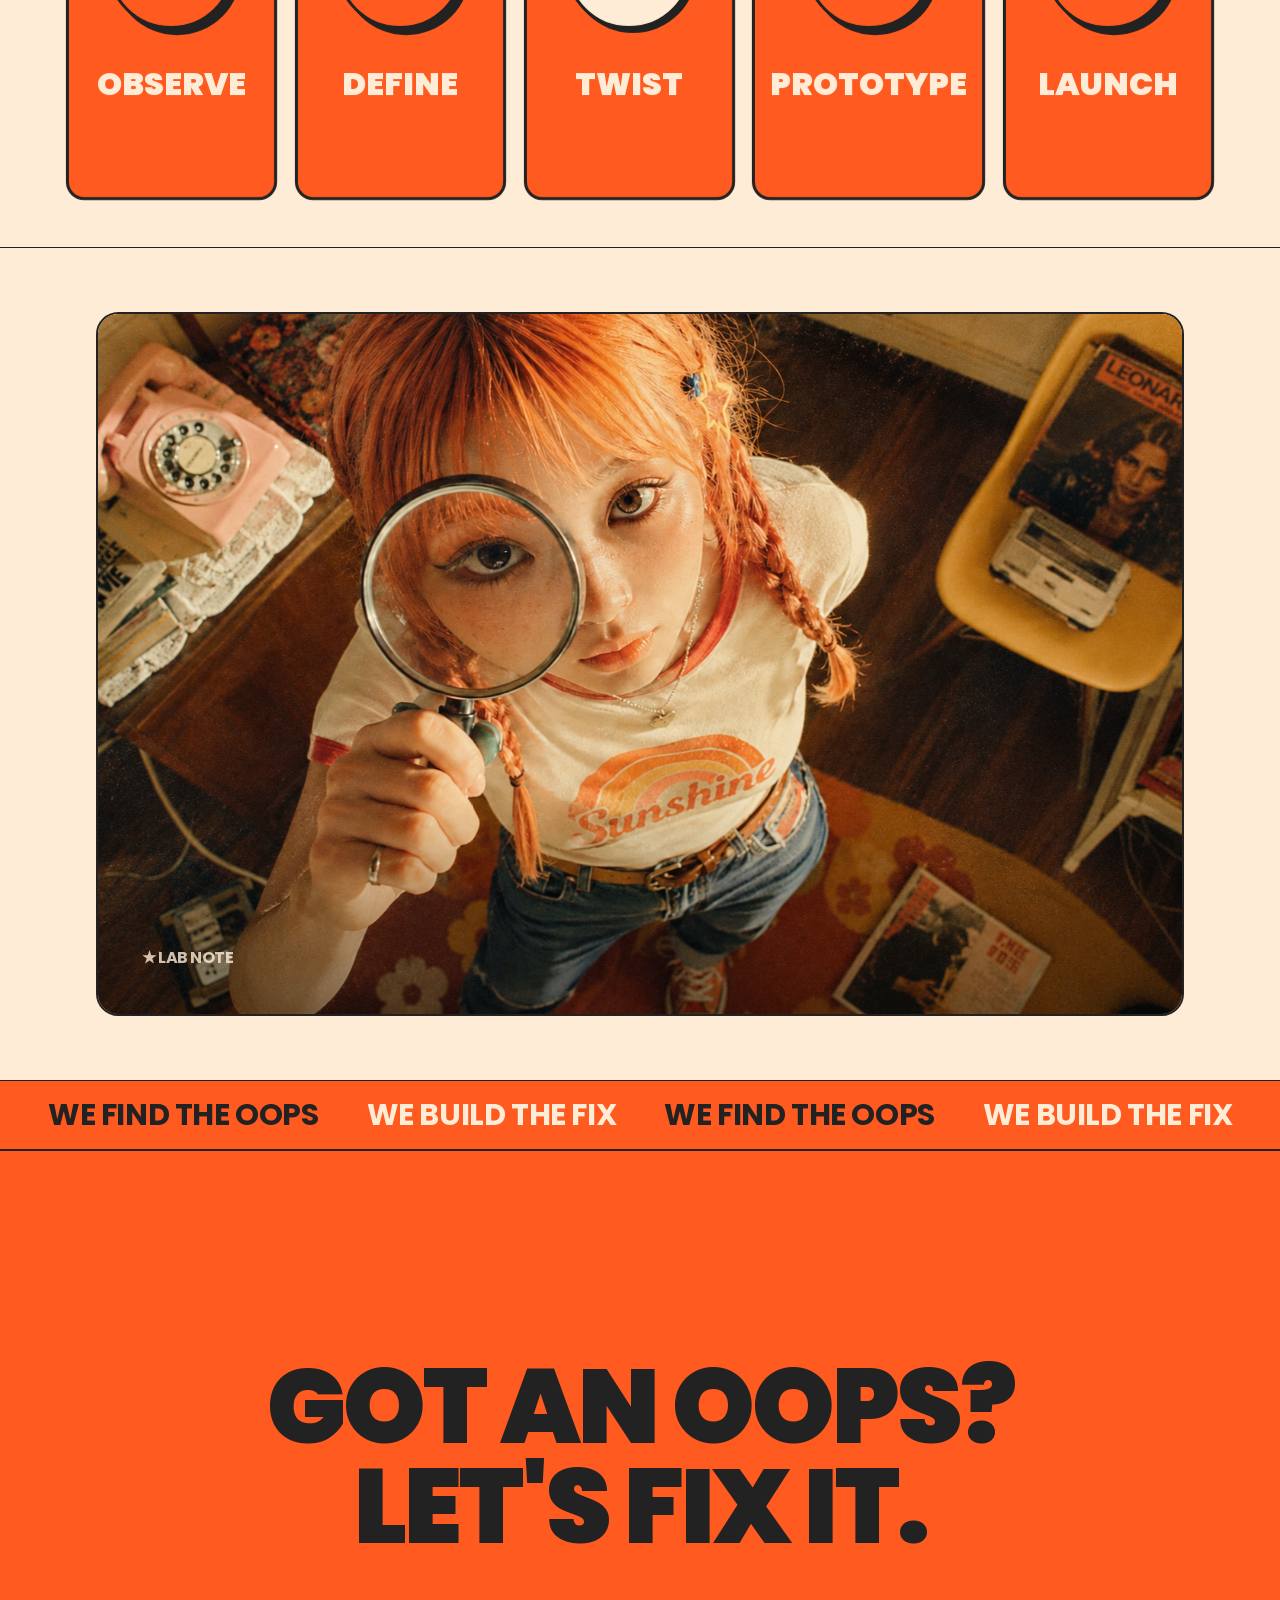
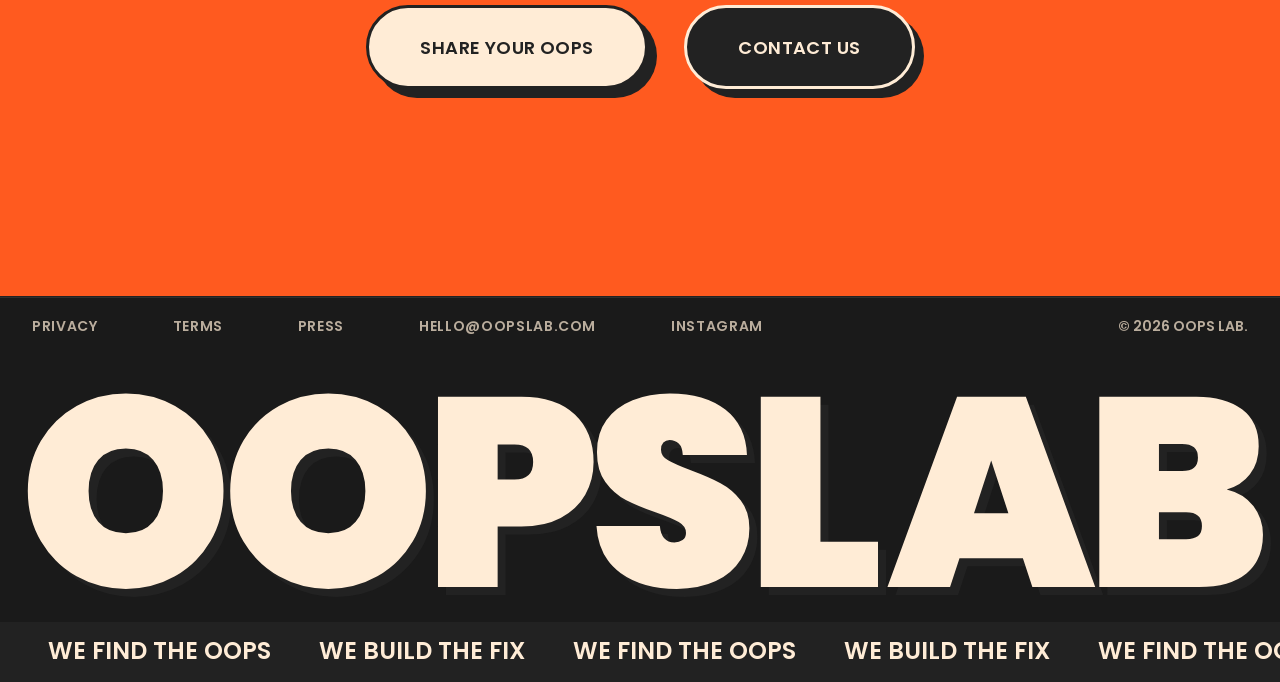
==== commit c8114fa7: "pr" ====
--- a/index.html
+++ b/index.html
@@ -42,6 +42,7 @@
           <div class="oopslab-huge-text"><span>O</span><span>O</span><span>P</span><span>S</span><span
               class="l-letter">L</span><span>A</span><span>B</span></div>
         </div>
+        <div class="oops-sticker-trail" aria-hidden="true"></div>
       </div>
     </section>
 
@@ -268,38 +269,83 @@
         <div class="how-works-steps-grid">
           <!-- Step 1 -->
           <div class="how-step-card">
-            <div class="how-step-circle">
-              <span class="how-step-num">1</span>
-            </div>
-            <h3 class="how-step-name">OBSERVE</h3>
+            <div class="how-step-flip-shell">
+              <div class="how-step-face how-step-front">
+                <div class="how-step-circle">
+                  <span class="how-step-num">1</span>
+                </div>
+                <h3 class="how-step-name">OBSERVE</h3>
+              </div>
+              <div class="how-step-face how-step-back">
+                <span class="how-step-back-num">01</span>
+                <h3 class="how-step-back-title">OBSERVE</h3>
+                <p class="how-step-back-desc">We watch real routines closely and notice the small frustrations people usually ignore.</p>
+              </div>
+            </div>
           </div>
           <!-- Step 2 -->
           <div class="how-step-card">
-            <div class="how-step-circle">
-              <span class="how-step-num">2</span>
-            </div>
-            <h3 class="how-step-name">DEFINE</h3>
+            <div class="how-step-flip-shell">
+              <div class="how-step-face how-step-front">
+                <div class="how-step-circle">
+                  <span class="how-step-num">2</span>
+                </div>
+                <h3 class="how-step-name">DEFINE</h3>
+              </div>
+              <div class="how-step-face how-step-back">
+                <span class="how-step-back-num">02</span>
+                <h3 class="how-step-back-title">DEFINE</h3>
+                <p class="how-step-back-desc">We identify why the inconvenience happens and turn it into one clear problem to solve.</p>
+              </div>
+            </div>
           </div>
           <!-- Step 3 (Active TWIST style) -->
           <div class="how-step-card">
-            <div class="how-step-circle circle-active">
-              <span class="how-step-num num-active">3</span>
-            </div>
-            <h3 class="how-step-name">TWIST</h3>
+            <div class="how-step-flip-shell">
+              <div class="how-step-face how-step-front">
+                <div class="how-step-circle circle-active">
+                  <span class="how-step-num num-active">3</span>
+                </div>
+                <h3 class="how-step-name">TWIST</h3>
+              </div>
+              <div class="how-step-face how-step-back">
+                <span class="how-step-back-num">03</span>
+                <h3 class="how-step-back-title">TWIST</h3>
+                <p class="how-step-back-desc">We add a playful, unexpected perspective that transforms an ordinary solution.</p>
+              </div>
+            </div>
           </div>
           <!-- Step 4 -->
           <div class="how-step-card">
-            <div class="how-step-circle">
-              <span class="how-step-num">4</span>
-            </div>
-            <h3 class="how-step-name">PROTOTYPE</h3>
+            <div class="how-step-flip-shell">
+              <div class="how-step-face how-step-front">
+                <div class="how-step-circle">
+                  <span class="how-step-num">4</span>
+                </div>
+                <h3 class="how-step-name">PROTOTYPE</h3>
+              </div>
+              <div class="how-step-face how-step-back">
+                <span class="how-step-back-num">04</span>
+                <h3 class="how-step-back-title">PROTOTYPE</h3>
+                <p class="how-step-back-desc">We build tangible ideas, test how they feel, and refine every awkward detail.</p>
+              </div>
+            </div>
           </div>
           <!-- Step 5 -->
           <div class="how-step-card">
-            <div class="how-step-circle">
-              <span class="how-step-num">5</span>
-            </div>
-            <h3 class="how-step-name">LAUNCH</h3>
+            <div class="how-step-flip-shell">
+              <div class="how-step-face how-step-front">
+                <div class="how-step-circle">
+                  <span class="how-step-num">5</span>
+                </div>
+                <h3 class="how-step-name">LAUNCH</h3>
+              </div>
+              <div class="how-step-face how-step-back">
+                <span class="how-step-back-num">05</span>
+                <h3 class="how-step-back-title">LAUNCH</h3>
+                <p class="how-step-back-desc">We release the finished fix and turn a repeated OOPS into a better everyday experience.</p>
+              </div>
+            </div>
           </div>
         </div>
       </div>
@@ -393,4 +439,4 @@
   <script src="script.js"></script>
 </body>
 
-</html>+</html>
--- a/index.css
+++ b/index.css
@@ -5,7 +5,7 @@
   --text-dark: #222222;
   --text-gray: #444444;
   --white: #ffffff;
-  
+
   --font-heading: 'Poppins', sans-serif;
   --font-body: 'Plus Jakarta Sans', sans-serif;
 }
@@ -44,7 +44,12 @@
 }
 
 /* Typography Utility */
-h1, h2, h3, h4, h5, h6 {
+h1,
+h2,
+h3,
+h4,
+h5,
+h6 {
   font-family: var(--font-heading);
   text-transform: uppercase;
   font-weight: 900;
@@ -114,7 +119,8 @@
 
 .nav-links a.active {
   color: var(--primary);
-  text-shadow: 0.5px 0 0 var(--primary), -0.5px 0 0 var(--primary); /* prevents layout shift from bolding */
+  text-shadow: 0.5px 0 0 var(--primary), -0.5px 0 0 var(--primary);
+  /* prevents layout shift from bolding */
   border-bottom: 2px solid var(--primary);
   padding-bottom: 6px;
 }
@@ -176,7 +182,7 @@
 }
 
 .btn-outline-light:hover {
-  background-color: rgba(255,236,214,0.1);
+  background-color: rgba(255, 236, 214, 0.1);
 }
 
 /* Hero Section */
@@ -280,8 +286,13 @@
 }
 
 @keyframes ticker {
-  0% { transform: translateX(0); }
-  100% { transform: translateX(-50%); }
+  0% {
+    transform: translateX(0);
+  }
+
+  100% {
+    transform: translateX(-50%);
+  }
 }
 
 .ticker-item span {
@@ -306,10 +317,21 @@
   letter-spacing: 1.6px;
 }
 
-.ticker-item span.white { color: var(--bg-light); }
-.ticker-item span.orange { color: var(--primary); }
-.ticker-item span.light { color: var(--bg-light); }
-.ticker-item span.dark { color: var(--bg-dark); }
+.ticker-item span.white {
+  color: var(--bg-light);
+}
+
+.ticker-item span.orange {
+  color: var(--primary);
+}
+
+.ticker-item span.light {
+  color: var(--bg-light);
+}
+
+.ticker-item span.dark {
+  color: var(--bg-dark);
+}
 
 /* Peeking Holes Main Section */
 .main-peeking-section {
@@ -373,26 +395,49 @@
   animation: bounceUp 1.2s cubic-bezier(0.175, 0.885, 0.32, 1.275) forwards;
 }
 
-.oopslab-huge-text span:nth-child(1) { animation-delay: 0.0s; }
-.oopslab-huge-text span:nth-child(2) { animation-delay: 0.1s; }
-.oopslab-huge-text span:nth-child(3) { animation-delay: 0.2s; }
-.oopslab-huge-text span:nth-child(4) { animation-delay: 0.3s; }
-.oopslab-huge-text span:nth-child(5) { animation-delay: 0.4s; }
-.oopslab-huge-text span:nth-child(6) { animation-delay: 0.5s; }
-.oopslab-huge-text span:nth-child(7) { animation-delay: 0.6s; }
+.oopslab-huge-text span:nth-child(1) {
+  animation-delay: 0.0s;
+}
+
+.oopslab-huge-text span:nth-child(2) {
+  animation-delay: 0.1s;
+}
+
+.oopslab-huge-text span:nth-child(3) {
+  animation-delay: 0.2s;
+}
+
+.oopslab-huge-text span:nth-child(4) {
+  animation-delay: 0.3s;
+}
+
+.oopslab-huge-text span:nth-child(5) {
+  animation-delay: 0.4s;
+}
+
+.oopslab-huge-text span:nth-child(6) {
+  animation-delay: 0.5s;
+}
+
+.oopslab-huge-text span:nth-child(7) {
+  animation-delay: 0.6s;
+}
 
 @keyframes bounceUp {
   0% {
     transform: translateY(150px) scaleY(0.7);
     opacity: 0;
   }
+
   60% {
     transform: translateY(-20px) scaleY(1.15);
     opacity: 1;
   }
+
   80% {
     transform: translateY(5px) scaleY(0.95);
   }
+
   100% {
     transform: translateY(0) scaleY(1);
     opacity: 1;
@@ -570,15 +615,41 @@
   white-space: nowrap;
 }
 
-.card-w-371 { width: 371px; }
-.card-w-343 { width: 343px; }
-.card-w-395 { width: 395px; }
-.card-w-340 { width: 340px; }
-.card-w-320 { width: 320px; }
-.card-w-300 { width: 300px; }
-.card-w-223 { width: 223px; }
-.card-w-240 { width: 240px; }
-.card-w-306 { width: 306px; }
+.card-w-371 {
+  width: 371px;
+}
+
+.card-w-343 {
+  width: 343px;
+}
+
+.card-w-395 {
+  width: 395px;
+}
+
+.card-w-340 {
+  width: 340px;
+}
+
+.card-w-320 {
+  width: 320px;
+}
+
+.card-w-300 {
+  width: 300px;
+}
+
+.card-w-223 {
+  width: 223px;
+}
+
+.card-w-240 {
+  width: 240px;
+}
+
+.card-w-306 {
+  width: 306px;
+}
 
 .note-icon-circle {
   background-color: var(--primary);
@@ -597,9 +668,12 @@
 
 /* Floating animation keyframes using translate property to avoid hover transform overrides */
 @keyframes bobFloat {
-  0%, 100% {
+
+  0%,
+  100% {
     translate: 0 0;
   }
+
   50% {
     translate: 0 -12px;
   }
@@ -611,11 +685,13 @@
   animation-duration: 4.8s;
   animation-delay: -1.2s;
 }
+
 .retro-notes-board .notes-row-1 .note-card:nth-of-type(3n+1),
 .retro-notes-board .notes-row-1 .note-icon-circle:nth-of-type(3n+1) {
   animation-duration: 5.4s;
   animation-delay: -3.1s;
 }
+
 .retro-notes-board .notes-row-1 .note-card:nth-of-type(3n+2),
 .retro-notes-board .notes-row-1 .note-icon-circle:nth-of-type(3n+2) {
   animation-duration: 6.0s;
@@ -627,11 +703,13 @@
   animation-duration: 5.1s;
   animation-delay: -2.3s;
 }
+
 .retro-notes-board .notes-row-2 .note-card:nth-of-type(3n+1),
 .retro-notes-board .notes-row-2 .note-icon-circle:nth-of-type(3n+1) {
   animation-duration: 4.6s;
   animation-delay: -0.7s;
 }
+
 .retro-notes-board .notes-row-2 .note-card:nth-of-type(3n+2),
 .retro-notes-board .notes-row-2 .note-icon-circle:nth-of-type(3n+2) {
   animation-duration: 5.8s;
@@ -643,11 +721,13 @@
   animation-duration: 5.6s;
   animation-delay: -4.2s;
 }
+
 .retro-notes-board .notes-row-3 .note-card:nth-of-type(3n+1),
 .retro-notes-board .notes-row-3 .note-icon-circle:nth-of-type(3n+1) {
   animation-duration: 4.9s;
   animation-delay: -1.8s;
 }
+
 .retro-notes-board .notes-row-3 .note-card:nth-of-type(3n+2),
 .retro-notes-board .notes-row-3 .note-icon-circle:nth-of-type(3n+2) {
   animation-duration: 5.2s;
@@ -1182,7 +1262,7 @@
 /* Footer (Original classes kept for other pages) */
 .footer {
   background-color: var(--bg-dark);
-  border-top: 1px solid rgba(255,236,214,0.1);
+  border-top: 1px solid rgba(255, 236, 214, 0.1);
   padding: 48px 0;
 }
 
@@ -1200,7 +1280,7 @@
 }
 
 .footer-brand p {
-  color: rgba(255,236,214,0.7);
+  color: rgba(255, 236, 214, 0.7);
   font-size: 16px;
 }
 
@@ -1210,7 +1290,7 @@
 }
 
 .footer-links a {
-  color: rgba(255,236,214,0.7);
+  color: rgba(255, 236, 214, 0.7);
   text-decoration: none;
   font-size: 13px;
   font-weight: 600;
@@ -1223,7 +1303,7 @@
 }
 
 .footer-copyright {
-  color: rgba(255,236,214,0.5);
+  color: rgba(255, 236, 214, 0.5);
   font-size: 13px;
   font-weight: 600;
   letter-spacing: 0.65px;
@@ -1309,67 +1389,252 @@
 
 /* Responsive Design */
 @media (max-width: 1024px) {
-  .hero-intro-title { font-size: 50px; }
-  .oops-box { font-size: 100px; line-height: 90px; }
-  .problem-notes-header h2 { font-size: 50px; }
-  .equation-text { font-size: 70px; }
-  .equation-twist-box { font-size: 80px; line-height: 70px; }
-  .features-fireplace-title { font-size: 100px; letter-spacing: -2px; }
-  .features-fireplace-grid { grid-template-columns: repeat(2, 1fr); gap: 40px; }
-  .how-works-header { flex-direction: column; gap: 30px; }
-  .how-works-steps-grid { grid-template-columns: repeat(3, 1fr); gap: 20px; }
-  .how-works-steps-grid::before { display: none; }
-  .vision-quote { font-size: 28px; }
-  .vision-lab-card { height: 500px; }
-  .cta-floating-title { font-size: 70px; line-height: 70px; }
-  
+  .hero-intro-title {
+    font-size: 50px;
+  }
+
+  .oops-box {
+    font-size: 100px;
+    line-height: 90px;
+  }
+
+  .problem-notes-header h2 {
+    font-size: 50px;
+  }
+
+  .equation-text {
+    font-size: 70px;
+  }
+
+  .equation-twist-box {
+    font-size: 80px;
+    line-height: 70px;
+  }
+
+  .features-fireplace-title {
+    font-size: 100px;
+    letter-spacing: -2px;
+  }
+
+  .features-fireplace-grid {
+    grid-template-columns: repeat(2, 1fr);
+    gap: 40px;
+  }
+
+  .how-works-header {
+    flex-direction: column;
+    gap: 30px;
+  }
+
+  .how-works-steps-grid {
+    grid-template-columns: repeat(3, 1fr);
+    gap: 20px;
+  }
+
+  .how-works-steps-grid::before {
+    display: none;
+  }
+
+  .vision-quote {
+    font-size: 28px;
+  }
+
+  .vision-lab-card {
+    height: 500px;
+  }
+
+  .cta-floating-title {
+    font-size: 70px;
+    line-height: 70px;
+  }
+
   /* Original Page overrides */
-  .hero-title { font-size: 80px; }
-  .problem-header h2 { font-size: 70px; }
-  .problem-grid { grid-template-columns: 1fr 1fr; }
-  .features-grid { column-gap: 40px; }
-  .text-center { font-size: 70px; }
-  .cta-title .light-text, .cta-title .dark-text { font-size: 70px; }
-  .bg-huge-text { font-size: 120px; }
-  .twist-box { font-size: 60px; }
-  .fix-text { font-size: 60px; }
-  .steps-container { grid-template-columns: repeat(3, 1fr); row-gap: 40px;}
-  .step-card:nth-child(n+4) { grid-column: span 1; }
+  .hero-title {
+    font-size: 80px;
+  }
+
+  .problem-header h2 {
+    font-size: 70px;
+  }
+
+  .problem-grid {
+    grid-template-columns: 1fr 1fr;
+  }
+
+  .features-grid {
+    column-gap: 40px;
+  }
+
+  .text-center {
+    font-size: 70px;
+  }
+
+  .cta-title .light-text,
+  .cta-title .dark-text {
+    font-size: 70px;
+  }
+
+  .bg-huge-text {
+    font-size: 120px;
+  }
+
+  .twist-box {
+    font-size: 60px;
+  }
+
+  .fix-text {
+    font-size: 60px;
+  }
+
+  .steps-container {
+    grid-template-columns: repeat(3, 1fr);
+    row-gap: 40px;
+  }
+
+  .step-card:nth-child(n+4) {
+    grid-column: span 1;
+  }
 }
 
 @media (max-width: 768px) {
-  .hero-intro-title { font-size: 40px; }
-  .oops-box { font-size: 70px; line-height: 60px; padding: 15px 20px; }
-  .equation-container { flex-direction: column; gap: 30px; }
-  .equation-arrow-img { transform: rotate(90deg); }
-  .features-fireplace-title { font-size: 60px; }
-  .features-fireplace-grid { grid-template-columns: 1fr; gap: 20px; }
-  .how-works-steps-grid { grid-template-columns: 1fr; }
-  .vision-quote { font-size: 20px; }
-  .vision-lab-card { height: 400px; }
-  .cta-floating-title { font-size: 50px; line-height: 50px; }
-  .cta-floating-buttons { flex-direction: column; width: 100%; gap: 15px; }
-  .btn-outline-light-offset, .btn-dark-offset-light { width: 100%; text-align: center; }
-  .footer-retro-container { flex-direction: column; gap: 20px; text-align: center; }
-  .footer-retro-links { flex-direction: column; gap: 15px; }
+  .hero-intro-title {
+    font-size: 40px;
+  }
+
+  .oops-box {
+    font-size: 70px;
+    line-height: 60px;
+    padding: 15px 20px;
+  }
+
+  .equation-container {
+    flex-direction: column;
+    gap: 30px;
+  }
+
+  .equation-arrow-img {
+    transform: rotate(90deg);
+  }
+
+  .features-fireplace-title {
+    font-size: 60px;
+  }
+
+  .features-fireplace-grid {
+    grid-template-columns: 1fr;
+    gap: 20px;
+  }
+
+  .how-works-steps-grid {
+    grid-template-columns: 1fr;
+  }
+
+  .vision-quote {
+    font-size: 20px;
+  }
+
+  .vision-lab-card {
+    height: 400px;
+  }
+
+  .cta-floating-title {
+    font-size: 50px;
+    line-height: 50px;
+  }
+
+  .cta-floating-buttons {
+    flex-direction: column;
+    width: 100%;
+    gap: 15px;
+  }
+
+  .btn-outline-light-offset,
+  .btn-dark-offset-light {
+    width: 100%;
+    text-align: center;
+  }
+
+  .footer-retro-container {
+    flex-direction: column;
+    gap: 20px;
+    text-align: center;
+  }
+
+  .footer-retro-links {
+    flex-direction: column;
+    gap: 15px;
+  }
 
   /* Original Page overrides */
-  .nav-links { display: none; }
-  .hero-title { font-size: 50px; }
-  .problem-grid { grid-template-columns: 1fr; }
-  .features-grid { grid-template-columns: 1fr; }
-  .problem-header h2 { font-size: 50px; }
-  .features-container h2 { font-size: 50px; }
-  .text-center { font-size: 50px; }
-  .cta-title .light-text, .cta-title .dark-text { font-size: 50px; }
-  .footer-container { flex-direction: column; gap: 30px; text-align: center; }
-  .cta-buttons { flex-direction: column; }
-  .solution-container { flex-direction: column; gap: 30px; }
-  .arrow { transform: rotate(90deg); }
-  .bg-huge-text { font-size: 80px; }
-  .steps-container { grid-template-columns: 1fr; border-top: none; }
-  .steps-line { display: none; }
-  .step-card { border-top: 1px solid var(--bg-dark); padding-top: 20px; }
+  .nav-links {
+    display: none;
+  }
+
+  .hero-title {
+    font-size: 50px;
+  }
+
+  .problem-grid {
+    grid-template-columns: 1fr;
+  }
+
+  .features-grid {
+    grid-template-columns: 1fr;
+  }
+
+  .problem-header h2 {
+    font-size: 50px;
+  }
+
+  .features-container h2 {
+    font-size: 50px;
+  }
+
+  .text-center {
+    font-size: 50px;
+  }
+
+  .cta-title .light-text,
+  .cta-title .dark-text {
+    font-size: 50px;
+  }
+
+  .footer-container {
+    flex-direction: column;
+    gap: 30px;
+    text-align: center;
+  }
+
+  .cta-buttons {
+    flex-direction: column;
+  }
+
+  .solution-container {
+    flex-direction: column;
+    gap: 30px;
+  }
+
+  .arrow {
+    transform: rotate(90deg);
+  }
+
+  .bg-huge-text {
+    font-size: 80px;
+  }
+
+  .steps-container {
+    grid-template-columns: 1fr;
+    border-top: none;
+  }
+
+  .steps-line {
+    display: none;
+  }
+
+  .step-card {
+    border-top: 1px solid var(--bg-dark);
+    padding-top: 20px;
+  }
 }
 
 /* Scroll Bounce Entrance Animation */
@@ -1388,13 +1653,16 @@
     transform: translateY(80px) scaleY(0.8);
     opacity: 0;
   }
+
   60% {
     transform: translateY(-15px) scaleY(1.1);
     opacity: 1;
   }
+
   80% {
     transform: translateY(3px) scaleY(0.97);
   }
+
   100% {
     transform: translateY(0) scaleY(1);
     opacity: 1;
@@ -1403,14 +1671,15 @@
 
 /* Custom Cursor Styles (Oops Lab Spotter) */
 @media (pointer: fine) {
-  body, 
-  body a, 
-  body button, 
-  body .btn, 
-  body .note-card, 
-  body .equation-twist-box-container, 
-  body .oops-box-container, 
-  body .note-icon-circle, 
+
+  body,
+  body a,
+  body button,
+  body .btn,
+  body .note-card,
+  body .equation-twist-box-container,
+  body .oops-box-container,
+  body .note-icon-circle,
   body .logo {
     cursor: none !important;
   }
@@ -1442,9 +1711,9 @@
     will-change: transform;
     scale: 1;
     mix-blend-mode: difference;
-    transition: scale 0.25s ease-out, 
-                background-color 0.25s ease-out,
-                opacity 0.2s ease;
+    transition: scale 0.25s ease-out,
+      background-color 0.25s ease-out,
+      opacity 0.2s ease;
   }
 
   .custom-cursor-ring::before {
@@ -1473,8 +1742,8 @@
     opacity: 0;
     scale: 0;
     letter-spacing: 0.5px;
-    transition: opacity 0.18s ease-out, 
-                scale 0.18s ease-out;
+    transition: opacity 0.18s ease-out,
+      scale 0.18s ease-out;
     pointer-events: none;
     text-transform: uppercase;
   }
@@ -1505,7 +1774,654 @@
   from {
     rotate: 0deg;
   }
+
   to {
     rotate: 360deg;
   }
 }
+
+/* OOPS LAB immersive interaction layer.
+   These opt-in classes do not change element sizing or document flow. */
+.oops-kinetic-ready,
+.oops-kinetic-soft {
+  opacity: 0;
+  translate: 0 72px;
+  filter: blur(10px);
+  transition:
+    opacity 0.9s cubic-bezier(0.16, 1, 0.3, 1),
+    translate 1.05s cubic-bezier(0.16, 1, 0.3, 1),
+    filter 0.9s ease;
+  will-change: opacity, translate, filter;
+}
+
+.oops-kinetic-soft {
+  translate: 0 34px;
+}
+
+.oops-kinetic-ready.oops-in-view,
+.oops-kinetic-soft.oops-in-view {
+  opacity: 1;
+  translate: 0 0;
+  filter: blur(0);
+}
+
+.oops-media-kinetic {
+  --oops-scroll-toss: 0px;
+  --oops-scroll-spin: 0deg;
+  --oops-light-x: 50%;
+  --oops-light-y: 50%;
+  --oops-glow: 0;
+  position: relative;
+  isolation: isolate;
+  translate: 0 var(--oops-scroll-toss);
+  rotate: var(--oops-scroll-spin);
+  transition: translate 0.18s ease-out, rotate 0.22s ease-out, filter 0.25s ease;
+  will-change: translate, rotate, filter;
+}
+
+.oops-media-kinetic::after,
+.oops-card-3d::after {
+  content: '';
+  position: absolute;
+  inset: 0;
+  z-index: 20;
+  border-radius: inherit;
+  pointer-events: none;
+  opacity: var(--oops-glow, 0);
+  background:
+    radial-gradient(circle at var(--oops-light-x, 50%) var(--oops-light-y, 50%),
+      rgba(255, 255, 255, 0.72) 0,
+      rgba(255, 236, 214, 0.2) 18%,
+      transparent 48%);
+  mix-blend-mode: screen;
+  transition: opacity 0.25s ease;
+}
+
+/* Reflection overlay disabled; physical tilt and depth remain active. */
+.oops-media-kinetic::after,
+.oops-card-3d::after {
+  display: none;
+}
+
+.oops-card-3d,
+.oops-magnetic-hover {
+  --oops-base-transform: none;
+  --oops-rx: 0deg;
+  --oops-ry: 0deg;
+  --oops-lift: 0px;
+  --oops-scale: 1;
+  --oops-light-x: 50%;
+  --oops-light-y: 50%;
+  --oops-glow: 0;
+  transform: var(--oops-base-transform) perspective(900px) translate3d(0, var(--oops-lift), 0) rotateX(var(--oops-rx)) rotateY(var(--oops-ry)) scale(var(--oops-scale));
+  transform-style: preserve-3d;
+  will-change: transform;
+}
+
+.oops-card-3d {
+  position: relative;
+  isolation: isolate;
+  transition: transform 0.16s ease-out, filter 0.25s ease;
+}
+
+.oops-magnetic-hover {
+  transition: transform 0.2s cubic-bezier(0.16, 1, 0.3, 1);
+}
+
+.oops-card-3d.is-oops-hover,
+.oops-magnetic-hover.is-oops-hover {
+  --oops-lift: -7px;
+  --oops-scale: 1.018;
+}
+
+/* HOW IT WORKS physical two-sided card flip. */
+.how-step-card.oops-step-flip {
+  position: relative;
+  display: block;
+  padding: 0;
+  background: transparent;
+  border: 0;
+  border-radius: 18.2px;
+  perspective: 1200px;
+  transition: none;
+}
+
+.how-step-card.oops-step-flip:hover {
+  transform: none !important;
+}
+
+.how-step-flip-shell {
+  position: relative;
+  width: 100%;
+  min-height: 100%;
+  display: grid;
+  transform-style: preserve-3d;
+  transition: transform 0.62s cubic-bezier(0.2, 0.72, 0.2, 1);
+  will-change: transform;
+}
+
+.how-step-card:hover .how-step-flip-shell,
+.how-step-card:focus-visible .how-step-flip-shell {
+  transform: rotateY(180deg);
+}
+
+.how-step-face {
+  grid-area: 1 / 1;
+  width: 100%;
+  min-height: 100%;
+  border: 3.04px solid #222222;
+  border-radius: 18.2px;
+  backface-visibility: hidden;
+  -webkit-backface-visibility: hidden;
+  transform-style: preserve-3d;
+}
+
+.how-step-front {
+  display: flex;
+  flex-direction: column;
+  align-items: center;
+  justify-content: center;
+  gap: 32px;
+  padding: 41px 15px 91px;
+  background-color: var(--primary);
+  transform: rotateY(0deg) translateZ(1px);
+}
+
+.how-step-back {
+  position: relative;
+  display: flex;
+  flex-direction: column;
+  align-items: flex-start;
+  justify-content: center;
+  padding: 38px 30px;
+  overflow: hidden;
+  background-color: #222222;
+  color: #ffecd6;
+  transform: rotateY(180deg) translateZ(1px);
+}
+
+.how-step-back-num {
+  position: absolute;
+  top: 22px;
+  right: 24px;
+  display: grid;
+  place-items: center;
+  width: 48px;
+  height: 48px;
+  border: 2px solid #ffecd6;
+  border-radius: 50%;
+  background-color: #ff5a1f;
+  color: #222222;
+  font-family: var(--font-heading);
+  font-size: 18px;
+  font-weight: 900;
+  line-height: 1;
+}
+
+.how-step-back-title {
+  max-width: calc(100% - 46px);
+  margin-bottom: 18px;
+  color: #ff5a1f;
+  font-family: var(--font-heading);
+  font-size: clamp(24px, 2vw, 38px);
+  font-weight: 900;
+  line-height: 1;
+}
+
+.how-step-back-desc {
+  color: #ffecd6;
+  font-family: var(--font-heading);
+  font-size: clamp(13px, 1vw, 18px);
+  font-weight: 600;
+  line-height: 1.42;
+  text-transform: uppercase;
+}
+
+.oops-media-kinetic.is-oops-hover,
+.oops-card-3d.is-oops-hover {
+  --oops-glow: 0;
+}
+
+.oops-glitch-text {
+  position: relative;
+}
+
+.oops-glitch-text::before,
+.oops-glitch-text::after {
+  content: attr(data-oops-text);
+  position: absolute;
+  inset: 0;
+  pointer-events: none;
+  opacity: 0;
+  overflow: hidden;
+}
+
+.oops-glitch-text::before {
+  color: #ff5a1f;
+  text-shadow: -3px 0 #ffecd6;
+}
+
+.oops-glitch-text::after {
+  color: #ffecd6;
+  text-shadow: 3px 0 #222222;
+}
+
+.oops-glitch-text.oops-glitch-play::before {
+  animation: oopsGlitchA 0.62s steps(2, end);
+}
+
+.oops-glitch-text.oops-glitch-play::after {
+  animation: oopsGlitchB 0.62s steps(2, end);
+}
+
+.oops-ticker-reactive .ticker-track {
+  animation-duration: calc(var(--oops-ticker-speed, 1) * 20s);
+}
+
+.oops-ticker-reactive .ticker-track.reverse {
+  animation-duration: calc(var(--oops-ticker-speed, 1) * 25s);
+}
+
+.oops-ticker-reactive .ticker-track.fast {
+  animation-duration: calc(var(--oops-ticker-speed, 1) * 10s);
+}
+
+.custom-cursor-ring.oops-velocity {
+  scale: calc(1 + var(--oops-cursor-speed, 0) * 0.45);
+}
+
+.custom-cursor-ring.oops-clicked::before {
+  animation: oopsCursorPop 0.42s cubic-bezier(0.16, 1, 0.3, 1);
+}
+
+.oops-cursor-spark {
+  position: fixed;
+  top: 0;
+  left: 0;
+  width: 7px;
+  height: 7px;
+  z-index: 9998;
+  border: 1px solid #222222;
+  border-radius: 50%;
+  background: #ff5a1f;
+  pointer-events: none;
+  translate: -50% -50%;
+  animation: oopsSpark 0.55s ease-out forwards;
+}
+
+@keyframes oopsGlitchA {
+
+  0%,
+  100% {
+    opacity: 0;
+    clip-path: inset(0 0 100% 0);
+  }
+
+  16% {
+    opacity: 0.8;
+    translate: -5px 0;
+    clip-path: inset(8% 0 62% 0);
+  }
+
+  34% {
+    opacity: 0.55;
+    translate: 6px 0;
+    clip-path: inset(62% 0 12% 0);
+  }
+
+  58% {
+    opacity: 0.7;
+    translate: -2px 0;
+    clip-path: inset(35% 0 38% 0);
+  }
+}
+
+@keyframes oopsGlitchB {
+
+  0%,
+  100% {
+    opacity: 0;
+    clip-path: inset(100% 0 0 0);
+  }
+
+  22% {
+    opacity: 0.7;
+    translate: 5px 0;
+    clip-path: inset(56% 0 18% 0);
+  }
+
+  46% {
+    opacity: 0.55;
+    translate: -6px 0;
+    clip-path: inset(15% 0 64% 0);
+  }
+
+  70% {
+    opacity: 0.65;
+    translate: 3px 0;
+    clip-path: inset(72% 0 5% 0);
+  }
+}
+
+@keyframes oopsCursorPop {
+  0% {
+    scale: 1;
+  }
+
+  45% {
+    scale: 1.65;
+    border-width: 1px;
+  }
+
+  100% {
+    scale: 1;
+    opacity: 0.15;
+  }
+}
+
+@keyframes oopsSpark {
+  0% {
+    opacity: 0.9;
+    scale: 1;
+  }
+
+  100% {
+    opacity: 0;
+    scale: 0.2;
+    translate: calc(-50% + var(--oops-spark-x)) calc(-50% + var(--oops-spark-y));
+  }
+}
+
+@media (prefers-reduced-motion: reduce) {
+
+  .oops-kinetic-ready,
+  .oops-kinetic-soft {
+    opacity: 1;
+    translate: 0 0;
+    filter: none;
+    transition: none;
+  }
+
+  .oops-media-kinetic,
+  .oops-card-3d,
+  .oops-magnetic-hover {
+    translate: 0 0;
+    rotate: 0deg;
+    transform: var(--oops-base-transform);
+    transition: none;
+  }
+
+  .oops-glitch-text::before,
+  .oops-glitch-text::after,
+  .oops-cursor-spark {
+    display: none;
+  }
+
+  .how-step-flip-shell {
+    transition-duration: 0.35s;
+  }
+}
+
+/* Physical motion inside image frames. Wrappers keep their original layout. */
+.oops-physical-frame {
+  --oops-media-x: 0px;
+  --oops-media-y: 0px;
+  --oops-media-rx: 0deg;
+  --oops-media-ry: 0deg;
+  --oops-media-rotate: 0deg;
+  --oops-media-scale: 1.035;
+  perspective: 1000px;
+}
+
+.oops-physical-frame .oops-physical-media {
+  transform:
+    translate3d(var(--oops-media-x), var(--oops-media-y), 24px)
+    rotateX(var(--oops-media-rx))
+    rotateY(var(--oops-media-ry))
+    rotate(var(--oops-media-rotate))
+    scale(var(--oops-media-scale));
+  transform-origin: center;
+  transform-style: preserve-3d;
+  will-change: transform;
+  transition: filter 0.3s ease;
+}
+
+.oops-physical-frame.is-physical-active .oops-physical-media {
+  filter: saturate(1.045) contrast(1.025);
+}
+
+.oops-physical-frame.oops-depth-drift {
+  --oops-media-scale: 1.025;
+}
+
+.oops-physical-frame.oops-inertia-pan {
+  --oops-media-scale: 1.075;
+}
+
+.oops-physical-frame.oops-elastic-follow {
+  --oops-media-scale: 1.045;
+}
+
+.oops-physical-frame.oops-vision-gimbal {
+  overflow: hidden;
+}
+
+.oops-physical-frame.oops-vision-gimbal .oops-physical-media {
+  transform: scale(1.025);
+  transform-origin: center;
+  transition: transform 0.85s cubic-bezier(0.16, 1, 0.3, 1);
+  will-change: transform;
+}
+
+.oops-physical-frame.oops-vision-gimbal:hover .oops-physical-media {
+  transform: scale(1.11);
+}
+
+/* Index hero cursor sticker stamps. */
+.oops-sticker-trail {
+  position: absolute;
+  inset: 0;
+  z-index: 5;
+  overflow: hidden;
+  pointer-events: none;
+}
+
+.oops-cursor-sticker {
+  --sticker-rotate: 0deg;
+  --sticker-settle-x: 0px;
+  --sticker-settle-y: 8px;
+  --sticker-scale: 1;
+  --sticker-radius: 8px;
+  --sticker-shadow: 6px;
+  position: absolute;
+  left: 0;
+  top: 0;
+  display: grid;
+  place-items: center;
+  min-width: 96px;
+  min-height: 54px;
+  padding: 11px 18px;
+  border: 2px solid #222222;
+  border-radius: var(--sticker-radius);
+  background: #ffecd6;
+  color: #222222;
+  box-shadow: var(--sticker-shadow) var(--sticker-shadow) 0 #222222;
+  font-family: var(--font-heading);
+  font-size: 17px;
+  font-weight: 900;
+  line-height: 1;
+  letter-spacing: -0.3px;
+  text-align: center;
+  text-transform: uppercase;
+  transform:
+    translate3d(-50%, -50%, 0)
+    rotate(var(--sticker-rotate))
+    scale(0.2);
+  transform-origin: center;
+  opacity: 0;
+  will-change: transform, opacity;
+  animation: oopsStickerStamp 1.05s cubic-bezier(0.16, 1, 0.3, 1) forwards;
+}
+
+.oops-cursor-sticker:nth-child(3n + 2) {
+  border-radius: 999px;
+  background: #ff5a1f;
+  color: #ffecd6;
+}
+
+.oops-cursor-sticker:nth-child(3n) {
+  background: #ffffff;
+  color: #ff5a1f;
+}
+
+@keyframes oopsStickerStamp {
+  0% {
+    opacity: 0;
+    transform:
+      translate3d(-50%, -50%, 0)
+      rotate(calc(var(--sticker-rotate) - 7deg))
+      scale(calc(var(--sticker-scale) * 1.7));
+  }
+
+  22% {
+    opacity: 1;
+    transform:
+      translate3d(-50%, -50%, 0)
+      rotate(calc(var(--sticker-rotate) + 2deg))
+      scale(calc(var(--sticker-scale) * 0.88));
+  }
+
+  38% {
+    opacity: 1;
+    transform:
+      translate3d(-50%, -50%, 0)
+      rotate(var(--sticker-rotate))
+      scale(var(--sticker-scale));
+  }
+
+  76% {
+    opacity: 0.9;
+    transform:
+      translate3d(
+        calc(-50% + var(--sticker-settle-x)),
+        calc(-50% + var(--sticker-settle-y)),
+        0
+      )
+      rotate(var(--sticker-rotate))
+      scale(calc(var(--sticker-scale) * 0.96));
+  }
+
+  100% {
+    opacity: 0;
+    transform:
+      translate3d(
+        calc(-50% + var(--sticker-settle-x)),
+        calc(-50% + var(--sticker-settle-y) + 5px),
+        0
+      )
+      rotate(var(--sticker-rotate))
+      scale(calc(var(--sticker-scale) * 0.82));
+  }
+}
+
+/* Localized RGB glitch for the Features background image. */
+.features-fireplace-section.oops-feature-glitch {
+  --feature-glitch-x: 50%;
+  --feature-glitch-y: 50%;
+  --feature-glitch-strength: 0;
+  --feature-glitch-shift-x: 0px;
+  --feature-glitch-shift-y: 0px;
+  --feature-glitch-shift-x-reverse: 0px;
+  --feature-glitch-shift-y-reverse: 0px;
+  isolation: isolate;
+}
+
+.features-fireplace-section.oops-feature-glitch::before,
+.features-fireplace-section.oops-feature-glitch::after {
+  content: '';
+  position: absolute;
+  inset: 0;
+  z-index: 0;
+  pointer-events: none;
+  background-image: url('assets/features-bg.png');
+  background-size: cover;
+  background-position: center;
+  opacity: var(--feature-glitch-strength);
+  clip-path: circle(9% at var(--feature-glitch-x) var(--feature-glitch-y));
+  will-change: clip-path, transform, opacity, filter;
+}
+
+.features-fireplace-section.oops-feature-glitch::before {
+  transform:
+    translate3d(var(--feature-glitch-shift-x), var(--feature-glitch-shift-y), 0)
+    scale(1.012);
+  filter: saturate(1.9) contrast(1.18) hue-rotate(-28deg);
+  mix-blend-mode: screen;
+}
+
+.features-fireplace-section.oops-feature-glitch::after {
+  transform:
+    translate3d(
+      var(--feature-glitch-shift-x-reverse),
+      var(--feature-glitch-shift-y-reverse),
+      0
+    )
+    scale(1.008);
+  filter: saturate(1.8) contrast(1.2) hue-rotate(155deg);
+  mix-blend-mode: color-dodge;
+}
+
+.features-fireplace-section.oops-feature-glitch.is-feature-glitching::before {
+  animation: oopsFeatureSliceA 0.18s steps(2, end) infinite;
+}
+
+.features-fireplace-section.oops-feature-glitch.is-feature-glitching::after {
+  animation: oopsFeatureSliceB 0.23s steps(2, end) infinite reverse;
+}
+
+@keyframes oopsFeatureSliceA {
+  0%, 100% {
+    clip-path: circle(9% at var(--feature-glitch-x) var(--feature-glitch-y));
+  }
+  35% {
+    clip-path: polygon(
+      0 calc(var(--feature-glitch-y) - 7%),
+      100% calc(var(--feature-glitch-y) - 11%),
+      100% calc(var(--feature-glitch-y) + 2%),
+      0 calc(var(--feature-glitch-y) + 6%)
+    );
+  }
+  68% {
+    clip-path: circle(7% at var(--feature-glitch-x) var(--feature-glitch-y));
+  }
+}
+
+@keyframes oopsFeatureSliceB {
+  0%, 100% {
+    clip-path: circle(8% at var(--feature-glitch-x) var(--feature-glitch-y));
+  }
+  42% {
+    clip-path: polygon(
+      0 calc(var(--feature-glitch-y) - 3%),
+      100% calc(var(--feature-glitch-y) - 6%),
+      100% calc(var(--feature-glitch-y) + 8%),
+      0 calc(var(--feature-glitch-y) + 4%)
+    );
+  }
+}
+
+@media (prefers-reduced-motion: reduce) {
+  .oops-physical-frame .oops-physical-media {
+    transform: none;
+    transition: none;
+  }
+
+  .oops-sticker-trail {
+    display: none;
+  }
+
+  .features-fireplace-section.oops-feature-glitch::before,
+  .features-fireplace-section.oops-feature-glitch::after {
+    display: none;
+  }
+}
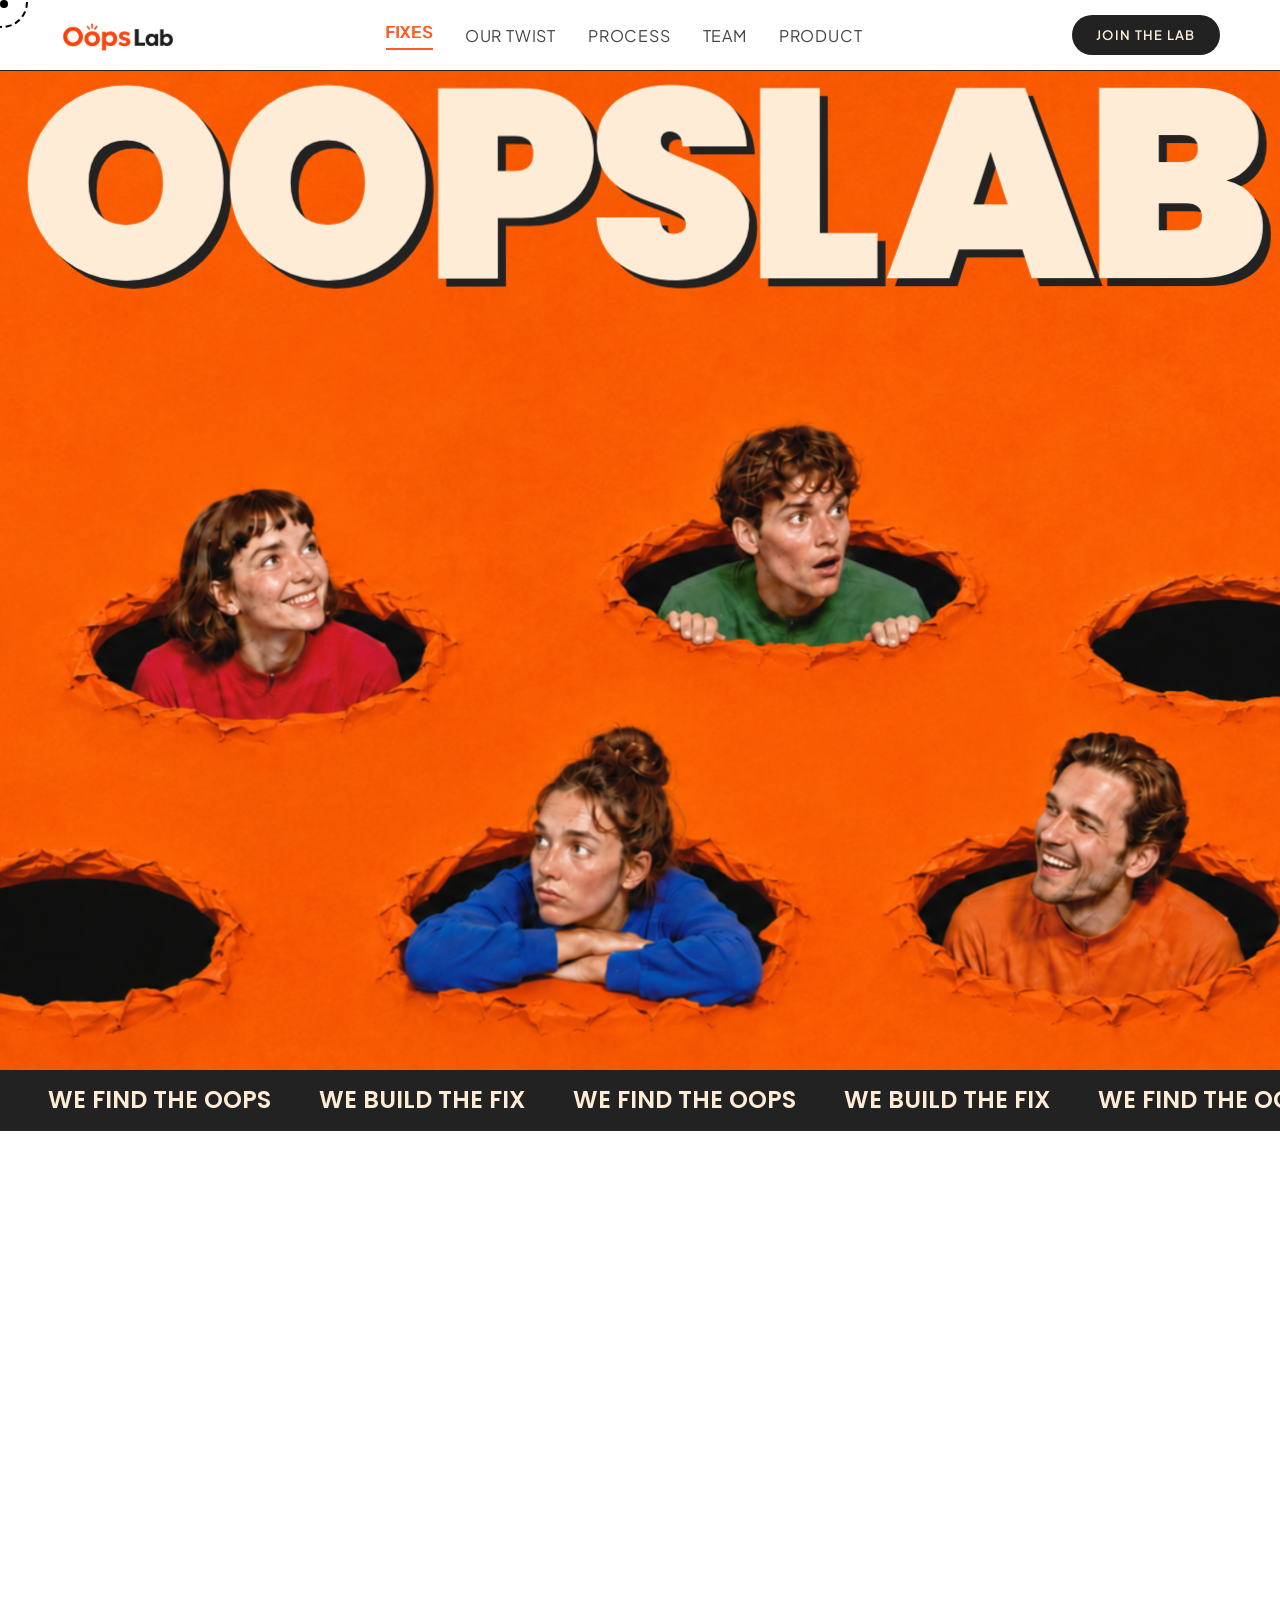
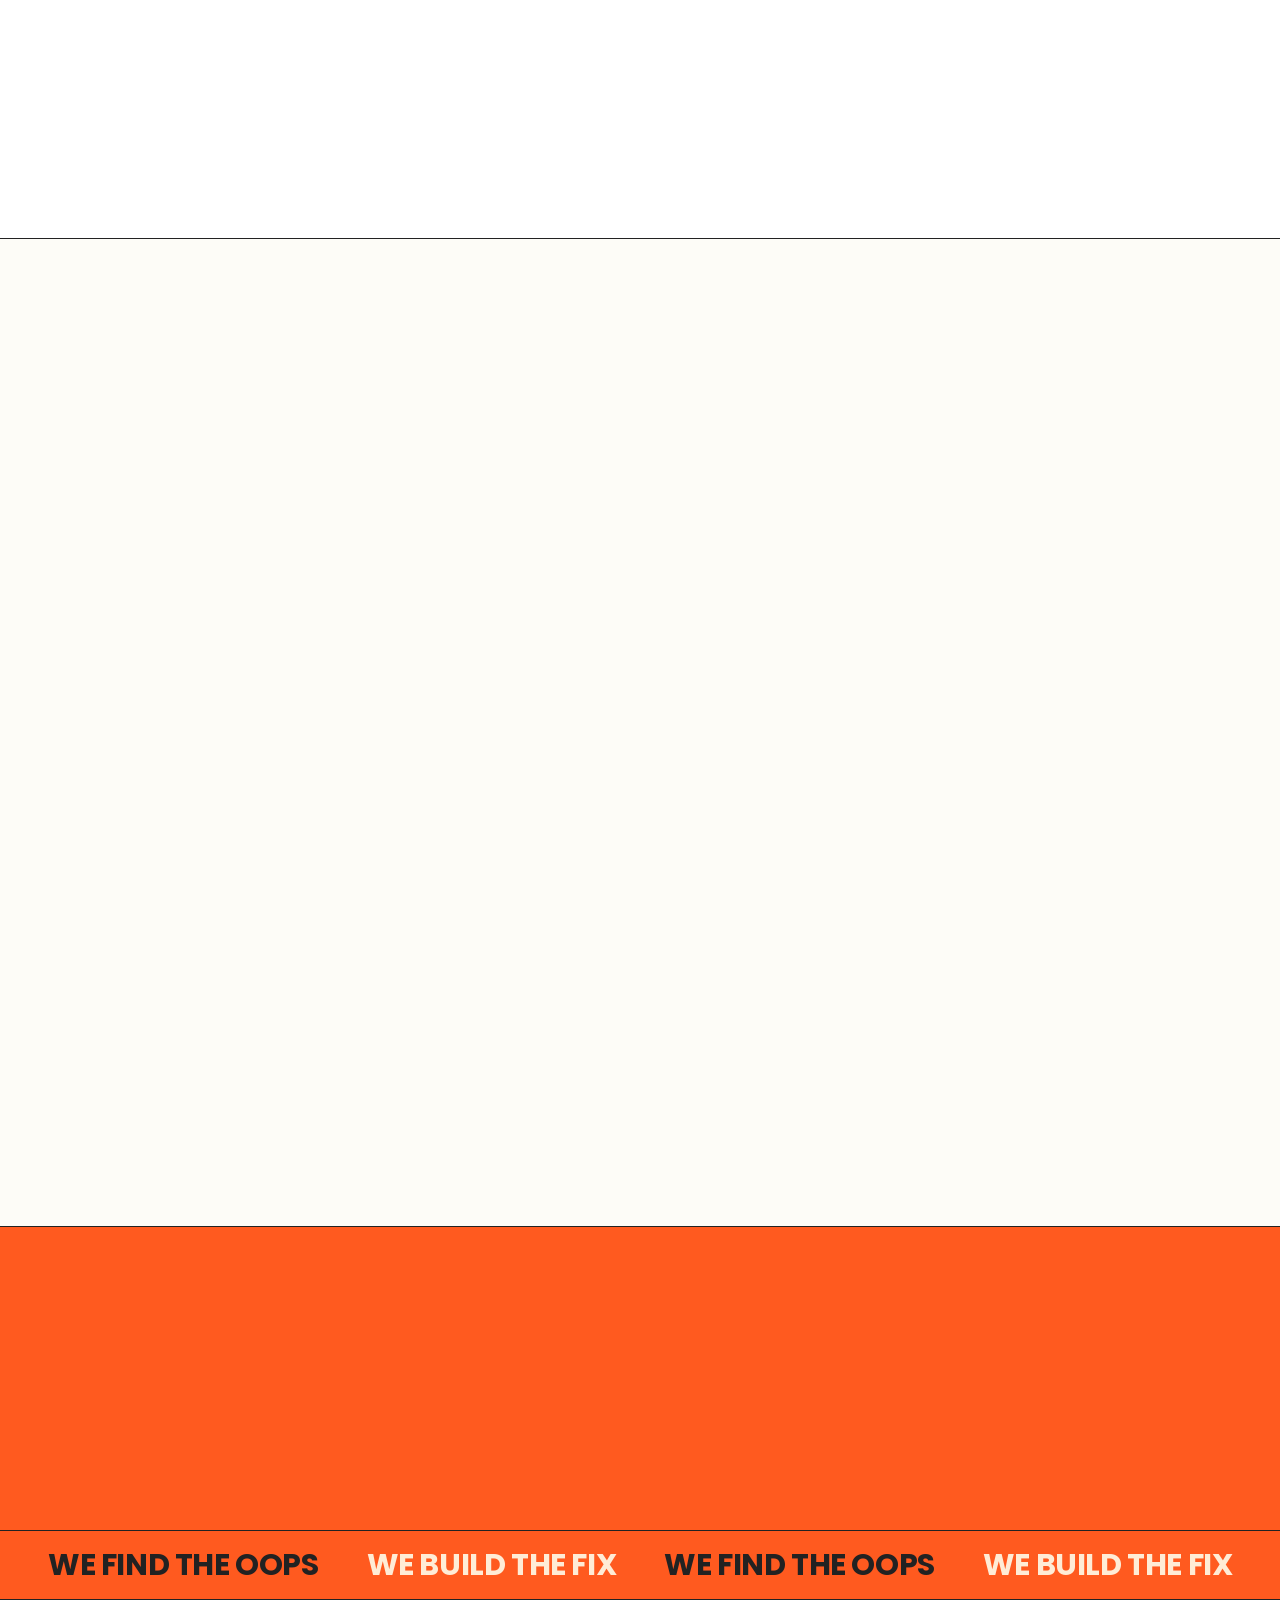
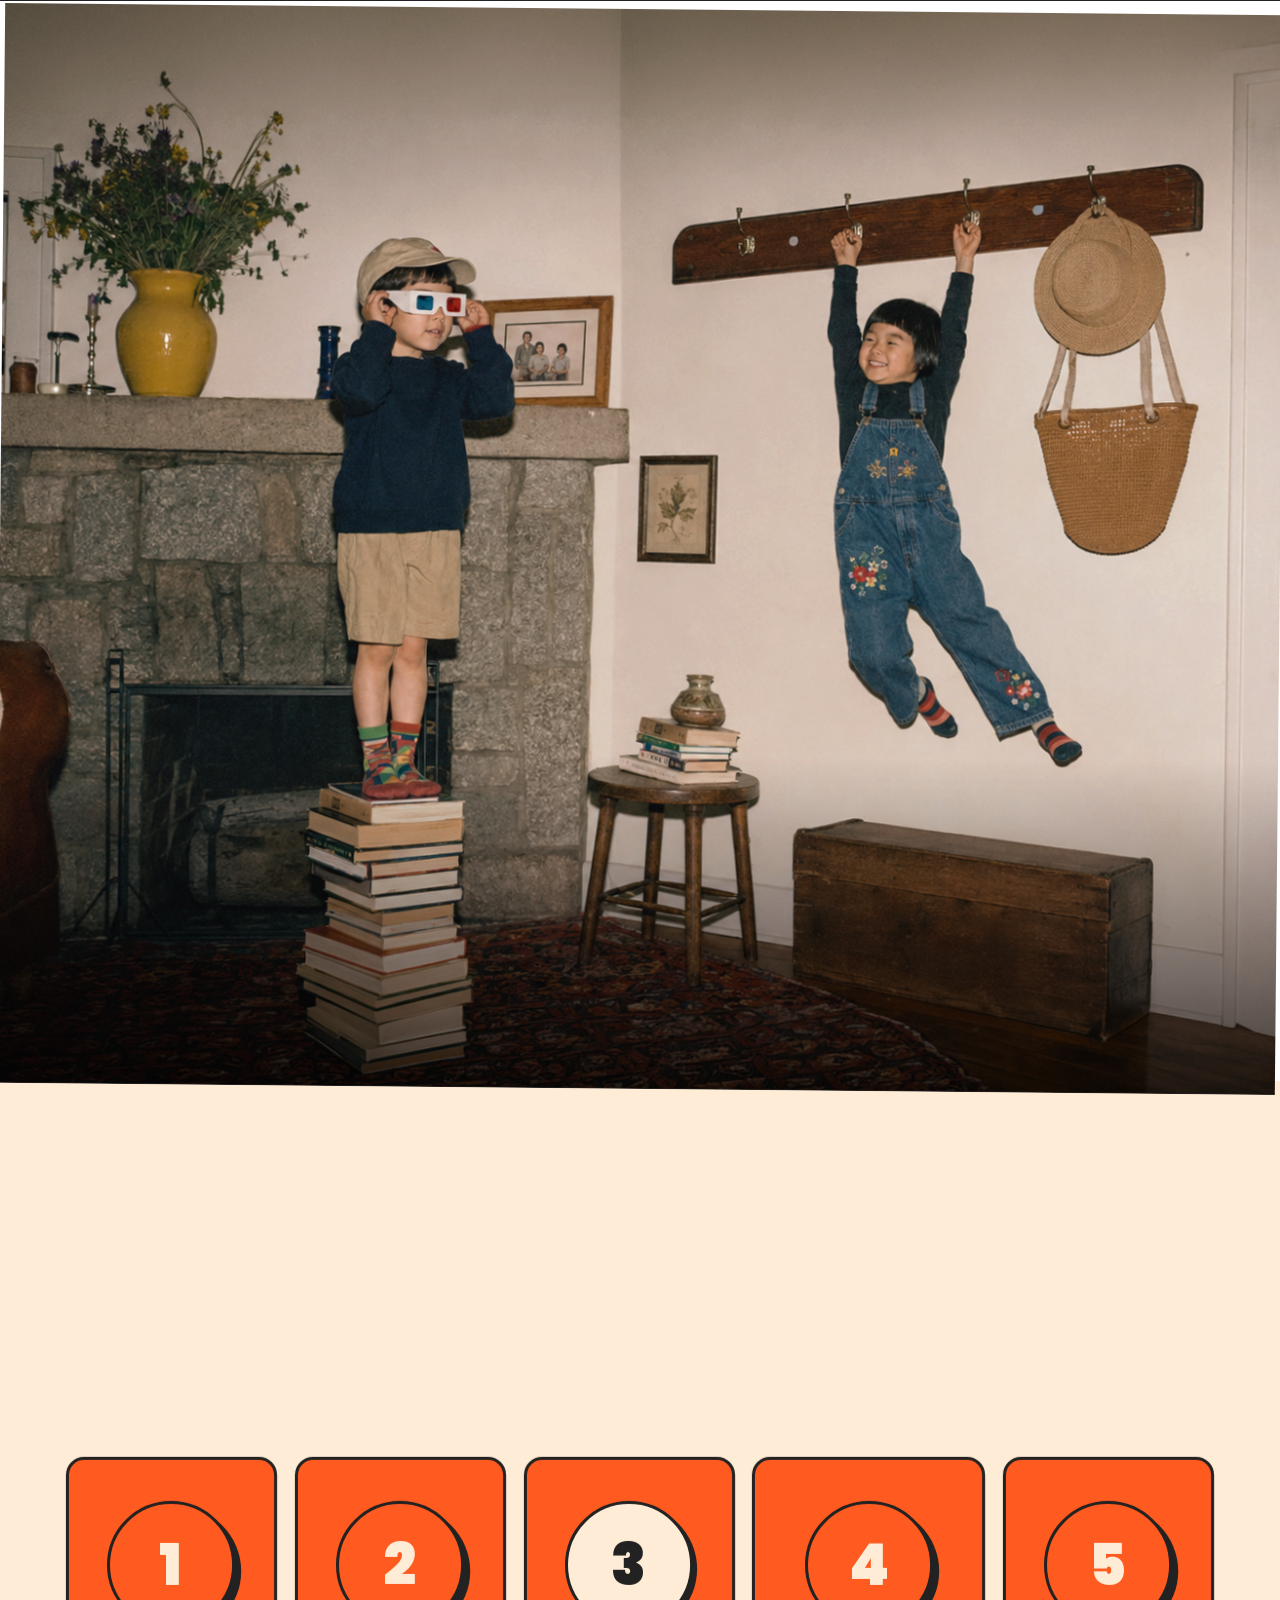
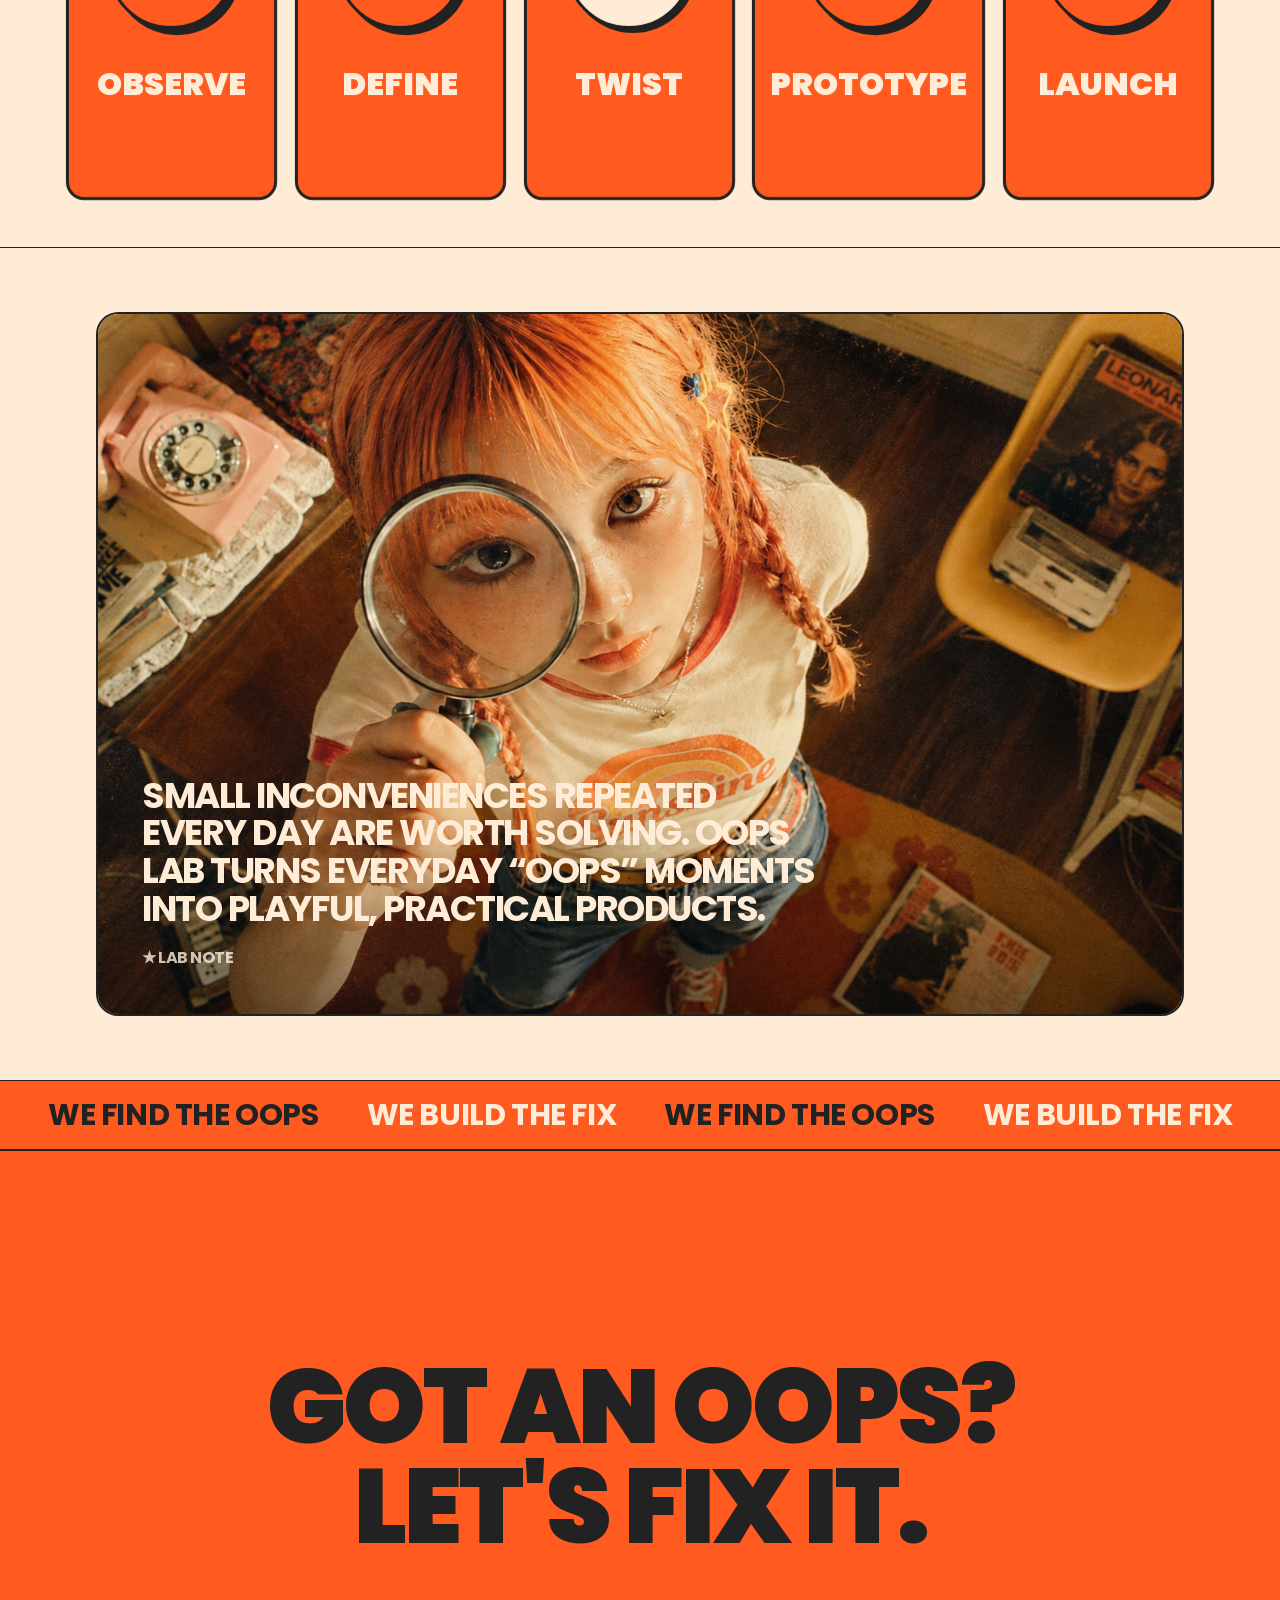
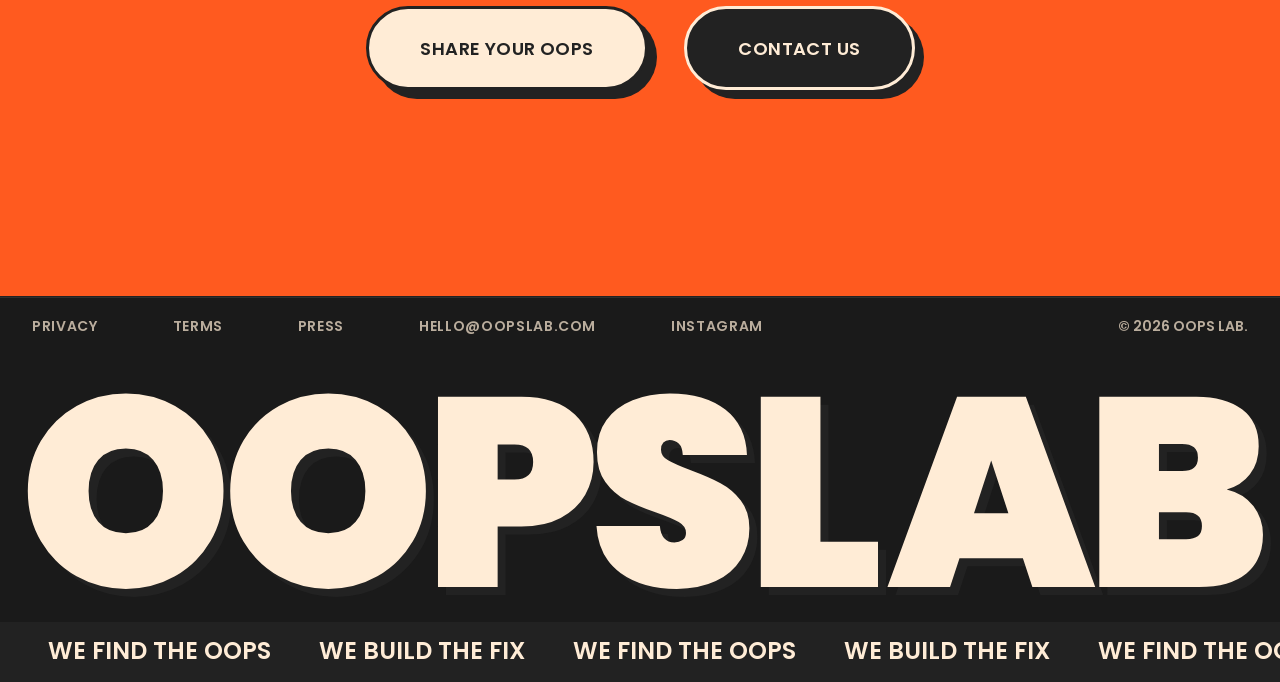
==== commit 65297fb1: "end d" ====
--- a/index.html
+++ b/index.html
@@ -16,6 +16,26 @@
 </head>
 
 <body>
+  <!-- Immersive Retro Intro Screen -->
+  <div id="oops-intro-screen" class="oops-intro">
+    <script>
+      if (sessionStorage.getItem('oopsIntroRun') === 'true') {
+        document.getElementById('oops-intro-screen').style.display = 'none';
+      }
+    </script>
+    <div class="intro-content">
+      <div class="intro-logo bounce-logo">
+        <span class="letter">O</span>
+        <span class="letter">O</span>
+        <span class="letter">P</span>
+        <span class="letter">S</span>
+        <span class="letter orange">L</span>
+        <span class="letter orange">A</span>
+        <span class="letter orange">B</span>
+      </div>
+    </div>
+  </div>
+
   <div class="main-page-wrapper">
 
     <nav class="navbar">
--- a/index.css
+++ b/index.css
@@ -83,13 +83,20 @@
 }
 
 .nav-container {
-  max-width: 1440px;
+  max-width: 1920px;
   margin: 0 auto;
-  padding: 0 32px;
+  padding: 0 60px;
   height: 70px;
   display: flex;
   align-items: center;
   justify-content: space-between;
+  transition: padding 0.3s ease;
+}
+
+@media (max-width: 768px) {
+  .nav-container {
+    padding: 0 24px;
+  }
 }
 
 .logo img {
@@ -371,6 +378,18 @@
   align-items: flex-start;
   pointer-events: none;
   z-index: 2;
+  animation: oopsHeroTopClearance 1.75s cubic-bezier(0.16, 1, 0.3, 1) both;
+}
+
+@keyframes oopsHeroTopClearance {
+  0%,
+  72% {
+    transform: translateY(42px);
+  }
+
+  100% {
+    transform: translateY(0);
+  }
 }
 
 .oopslab-huge-text {
@@ -392,35 +411,22 @@
   display: inline-block;
   opacity: 0;
   transform: translateY(150px) scaleY(0.7);
+}
+
+body:not(.intro-active) .oopslab-huge-text span {
   animation: bounceUp 1.2s cubic-bezier(0.175, 0.885, 0.32, 1.275) forwards;
 }
 
-.oopslab-huge-text span:nth-child(1) {
-  animation-delay: 0.0s;
-}
-
-.oopslab-huge-text span:nth-child(2) {
-  animation-delay: 0.1s;
-}
-
-.oopslab-huge-text span:nth-child(3) {
-  animation-delay: 0.2s;
-}
-
-.oopslab-huge-text span:nth-child(4) {
-  animation-delay: 0.3s;
-}
-
-.oopslab-huge-text span:nth-child(5) {
-  animation-delay: 0.4s;
-}
-
-.oopslab-huge-text span:nth-child(6) {
-  animation-delay: 0.5s;
-}
-
-.oopslab-huge-text span:nth-child(7) {
-  animation-delay: 0.6s;
+.oopslab-huge-text span:nth-child(1) { animation-delay: 0.0s; }
+.oopslab-huge-text span:nth-child(2) { animation-delay: 0.1s; }
+.oopslab-huge-text span:nth-child(3) { animation-delay: 0.2s; }
+.oopslab-huge-text span:nth-child(4) { animation-delay: 0.3s; }
+.oopslab-huge-text span:nth-child(5) { animation-delay: 0.4s; }
+.oopslab-huge-text span:nth-child(6) { animation-delay: 0.5s; }
+.oopslab-huge-text span:nth-child(7) { animation-delay: 0.6s; }
+
+.oopslab-huge-text .l-letter {
+  letter-spacing: 4.1px;
 }
 
 @keyframes bounceUp {
@@ -444,13 +450,8 @@
   }
 }
 
-.oopslab-huge-text .l-letter {
-  letter-spacing: 4.1px;
-}
-
 /* HERO Section (Intro) */
 .hero-intro-section {
-  background-color: var(--bg-light);
   border-bottom: 1px solid var(--bg-dark);
   padding: 66px 32px 101px;
   display: flex;
@@ -1803,6 +1804,42 @@
   opacity: 1;
   translate: 0 0;
   filter: blur(0);
+}
+
+/* Shared CTA title entrance across index, team, and product pages. */
+.oops-cta-reveal {
+  opacity: 0;
+  transform: perspective(1200px) rotateX(-95deg);
+  transform-origin: center top;
+  will-change: transform, opacity;
+}
+
+.oops-cta-reveal.oops-cta-reveal-in {
+  animation: oopsSharedCtaReveal 1.4s ease-in-out forwards;
+}
+
+@keyframes oopsSharedCtaReveal {
+  0% {
+    opacity: 0;
+    transform: perspective(1200px) rotateX(-95deg);
+  }
+  30% {
+    opacity: 1;
+    transform: perspective(1200px) rotateX(25deg);
+  }
+  50% {
+    transform: perspective(1200px) rotateX(-15deg);
+  }
+  70% {
+    transform: perspective(1200px) rotateX(8deg);
+  }
+  85% {
+    transform: perspective(1200px) rotateX(-4deg);
+  }
+  100% {
+    opacity: 1;
+    transform: perspective(1200px) rotateX(0deg);
+  }
 }
 
 .oops-media-kinetic {
@@ -2424,4 +2461,103 @@
   .features-fireplace-section.oops-feature-glitch::after {
     display: none;
   }
-}
+
+  .oopslab-text-overlay {
+    animation: none;
+  }
+
+  .oops-cta-reveal,
+  .oops-cta-reveal.oops-cta-reveal-in {
+    opacity: 1;
+    transform: none;
+    animation: none;
+  }
+}
+
+/* Immersive Retro Intro Screen */
+.oops-intro {
+  position: fixed;
+  inset: 0;
+  background-color: #111111;
+  z-index: 99999;
+  display: flex;
+  align-items: center;
+  justify-content: center;
+  color: var(--bg-light, #ffecd6);
+  font-family: 'Poppins', sans-serif;
+  overflow: hidden;
+  transition: transform 0.8s cubic-bezier(0.85, 0, 0.15, 1), opacity 0.6s ease;
+}
+
+.oops-intro.fade-out {
+  transform: translateY(-100%);
+  opacity: 0;
+  pointer-events: none;
+}
+
+.intro-content {
+  display: flex;
+  flex-direction: column;
+  align-items: center;
+  justify-content: center;
+  text-align: center;
+}
+
+.bounce-logo {
+  display: flex;
+  font-size: clamp(54px, 12vw, 96px);
+  font-weight: 900;
+  letter-spacing: -2px;
+  text-transform: uppercase;
+  gap: 6px;
+  animation: logo-fade-in 1s cubic-bezier(0.16, 1, 0.3, 1) both;
+}
+
+.bounce-logo .letter {
+  display: inline-block;
+  animation: letter-bounce 1.3s infinite ease-in-out;
+  transform-origin: bottom center;
+}
+
+.bounce-logo .letter.orange {
+  color: var(--primary, #ff5a1f);
+}
+
+/* Staggered delays for a wavy bounce effect */
+.bounce-logo .letter:nth-child(1) { animation-delay: 0.0s; }
+.bounce-logo .letter:nth-child(2) { animation-delay: 0.1s; }
+.bounce-logo .letter:nth-child(3) { animation-delay: 0.2s; }
+.bounce-logo .letter:nth-child(4) { animation-delay: 0.3s; }
+.bounce-logo .letter:nth-child(5) { animation-delay: 0.4s; }
+.bounce-logo .letter:nth-child(6) { animation-delay: 0.5s; }
+.bounce-logo .letter:nth-child(7) { animation-delay: 0.6s; }
+
+@keyframes logo-fade-in {
+  from {
+    opacity: 0;
+    transform: scale(0.92);
+  }
+  to {
+    opacity: 1;
+    transform: scale(1);
+  }
+}
+
+@keyframes letter-bounce {
+  0%, 100% {
+    transform: translateY(0) scale(1);
+  }
+  30% {
+    transform: translateY(-28px) scaleY(1.15) scaleX(0.92);
+  }
+  50% {
+    transform: translateY(0) scale(1);
+  }
+}
+
+/* Hide custom cursor when intro is playing */
+body.intro-active .custom-cursor-dot,
+body.intro-active .custom-cursor-ring {
+  opacity: 0 !important;
+  pointer-events: none;
+}
